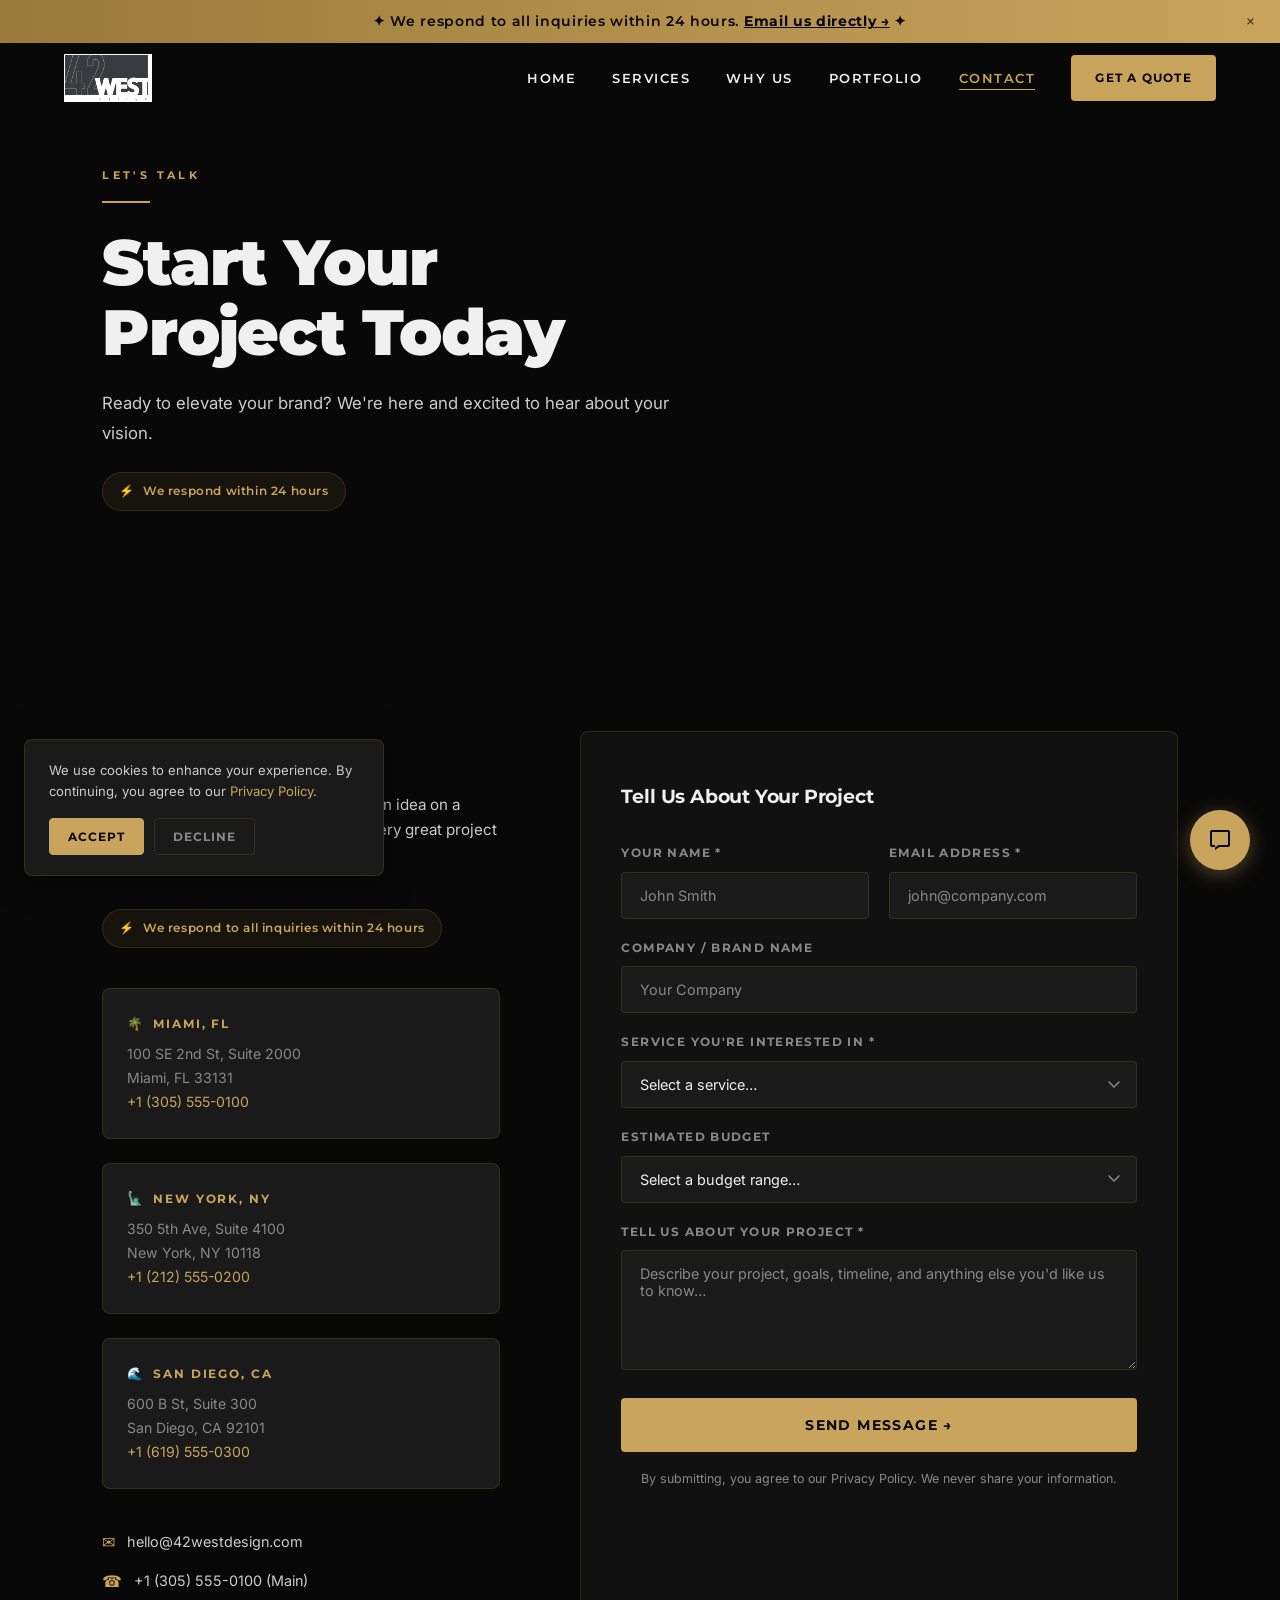
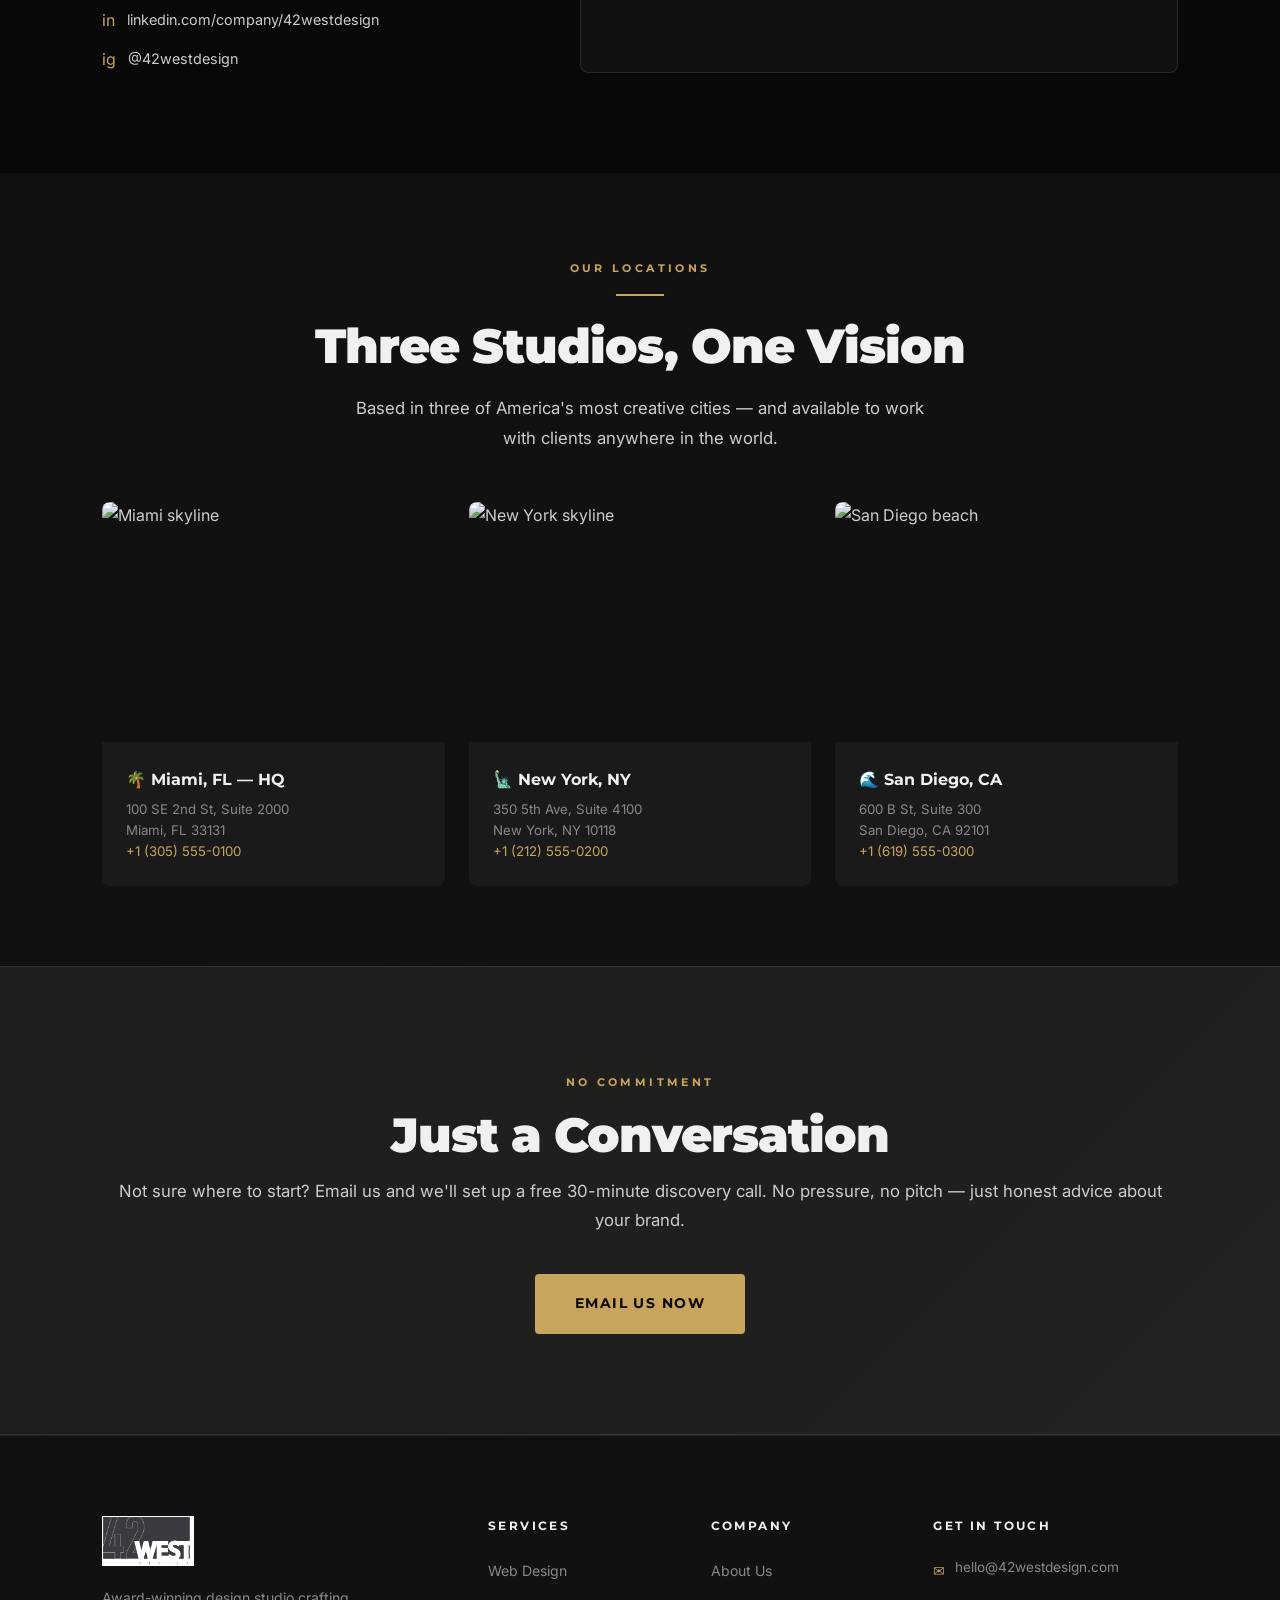
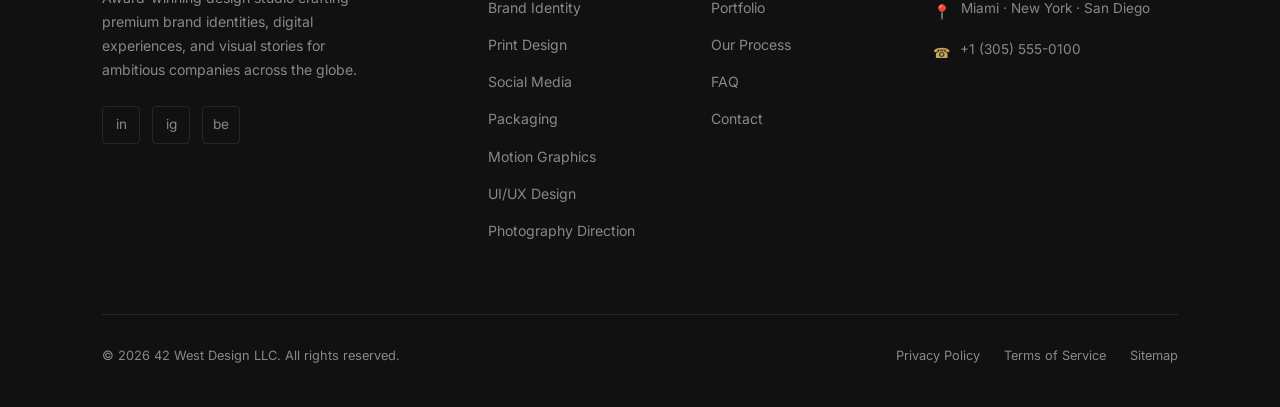
==== contact.html @ bc292bef "Initial website build" ====
<!DOCTYPE html>
<html lang="en">
<head>
  <meta charset="UTF-8" />
  <meta name="viewport" content="width=device-width, initial-scale=1.0" />
  <title>Contact — 42 West Design | Miami, New York & San Diego Design Studio</title>
  <meta name="description" content="Get in touch with 42 West Design. Offices in Miami, New York, and San Diego. Request a free consultation or get a quote for your design project." />
  <meta name="keywords" content="contact 42 west design, design studio contact, Miami design agency, New York design studio, San Diego graphic design, get a quote" />
  <meta name="author" content="42 West Design" />
  <link rel="canonical" href="https://www.42westdesign.com/contact.html" />

  <meta property="og:type" content="website" />
  <meta property="og:url" content="https://www.42westdesign.com/contact.html" />
  <meta property="og:title" content="Contact 42 West Design" />
  <meta property="og:description" content="Start your project today. Get in touch with our studios in Miami, New York, and San Diego." />
  <meta property="og:image" content="https://images.unsplash.com/photo-1533106497176-45ae19e68ba2?auto=format&fit=crop&w=1200&q=80" />

  <meta name="twitter:card" content="summary_large_image" />
  <meta name="twitter:title" content="Contact 42 West Design" />
  <meta name="twitter:description" content="Start your project today. Studios in Miami, New York, and San Diego." />
  <meta name="twitter:image" content="https://images.unsplash.com/photo-1533106497176-45ae19e68ba2?auto=format&fit=crop&w=1200&q=80" />

  <link rel="preconnect" href="https://fonts.googleapis.com" />
  <link rel="preconnect" href="https://fonts.gstatic.com" crossorigin />
  <link rel="stylesheet" href="css/style.css" />

  <script type="application/ld+json">
  {
    "@context": "https://schema.org",
    "@type": "LocalBusiness",
    "name": "42 West Design",
    "description": "Award-winning graphic design studio in Miami, New York, and San Diego.",
    "url": "https://www.42westdesign.com",
    "email": "hello@42westdesign.com",
    "telephone": "+1-305-555-0100",
    "location": [
      {
        "@type": "Place",
        "name": "Miami Office",
        "address": {
          "@type": "PostalAddress",
          "streetAddress": "100 SE 2nd St, Suite 2000",
          "addressLocality": "Miami",
          "addressRegion": "FL",
          "postalCode": "33131",
          "addressCountry": "US"
        }
      },
      {
        "@type": "Place",
        "name": "New York Office",
        "address": {
          "@type": "PostalAddress",
          "streetAddress": "350 5th Ave, Suite 4100",
          "addressLocality": "New York",
          "addressRegion": "NY",
          "postalCode": "10118",
          "addressCountry": "US"
        }
      },
      {
        "@type": "Place",
        "name": "San Diego Office",
        "address": {
          "@type": "PostalAddress",
          "streetAddress": "600 B St, Suite 300",
          "addressLocality": "San Diego",
          "addressRegion": "CA",
          "postalCode": "92101",
          "addressCountry": "US"
        }
      }
    ]
  }
  </script>
</head>
<body>

<!-- Loading Screen -->
<div id="loading-screen">
  <img src="images/logo.jpg" alt="42 West Design" class="loading-logo" />
  <div class="loading-bar"><div class="loading-bar-fill"></div></div>
</div>

<!-- Consultation Bar -->
<div id="consultation-bar">
  <span>✦ We respond to all inquiries within 24 hours. <a href="mailto:hello@42westdesign.com">Email us directly →</a> ✦</span>
  <button id="consultation-bar-close" aria-label="Close">&times;</button>
</div>

<!-- Navigation -->
<nav id="main-nav">
  <a href="index.html" class="nav-logo">
    <img src="images/logo.jpg" alt="42 West Design Logo" />
  </a>
  <ul class="nav-links">
    <li><a href="index.html">Home</a></li>
    <li><a href="services.html">Services</a></li>
    <li><a href="why-us.html">Why Us</a></li>
    <li><a href="portfolio.html">Portfolio</a></li>
    <li><a href="contact.html" class="active">Contact</a></li>
  </ul>
  <a href="contact.html" class="btn-gold nav-cta">Get a Quote</a>
  <button class="hamburger" aria-label="Toggle menu">
    <span></span><span></span><span></span>
  </button>
</nav>

<!-- Mobile Menu -->
<div class="mobile-menu">
  <a href="index.html">Home</a>
  <a href="services.html">Services</a>
  <a href="why-us.html">Why Us</a>
  <a href="portfolio.html">Portfolio</a>
  <a href="contact.html">Contact</a>
  <a href="contact.html" class="btn-gold" style="margin-top:16px">Get a Quote</a>
</div>

<!-- Page Hero -->
<section class="page-hero">
  <div class="page-hero-bg" style="background-image: url('https://images.unsplash.com/photo-1533106497176-45ae19e68ba2?auto=format&fit=crop&w=1800&q=80');"></div>
  <div class="page-hero-overlay"></div>
  <div class="page-hero-content">
    <span class="section-label">Let's Talk</span>
    <div class="gold-line"></div>
    <h1 class="section-title" style="font-size:clamp(2.4rem,5vw,4rem);">Start Your<br />Project Today</h1>
    <p class="section-sub">Ready to elevate your brand? We're here and excited to hear about your vision.</p>
    <div class="response-promise" style="margin-top:24px;">
      <span>⚡</span>
      We respond within 24 hours
    </div>
  </div>
</section>

<!-- Contact Section -->
<section class="contact-section">
  <div class="contact-grid">

    <!-- Left: Contact Info -->
    <div class="contact-info">
      <h2 class="reveal">Get in Touch</h2>
      <p class="reveal">Whether you have a clear brief or just an idea on a napkin — we want to hear from you. Every great project starts with a conversation.</p>

      <div class="response-promise reveal">
        <span>⚡</span>
        We respond to all inquiries within 24 hours
      </div>

      <!-- Office Cards -->
      <div class="office-cards">
        <div class="office-card reveal reveal-delay-1">
          <div class="office-city">
            <span>🌴</span>
            Miami, FL
          </div>
          <address>
            100 SE 2nd St, Suite 2000<br />
            Miami, FL 33131<br />
            <a href="tel:+13055550100" style="color:var(--gold);">+1 (305) 555-0100</a>
          </address>
        </div>

        <div class="office-card reveal reveal-delay-2">
          <div class="office-city">
            <span>🗽</span>
            New York, NY
          </div>
          <address>
            350 5th Ave, Suite 4100<br />
            New York, NY 10118<br />
            <a href="tel:+12125550200" style="color:var(--gold);">+1 (212) 555-0200</a>
          </address>
        </div>

        <div class="office-card reveal reveal-delay-3">
          <div class="office-city">
            <span>🌊</span>
            San Diego, CA
          </div>
          <address>
            600 B St, Suite 300<br />
            San Diego, CA 92101<br />
            <a href="tel:+16195550300" style="color:var(--gold);">+1 (619) 555-0300</a>
          </address>
        </div>
      </div>

      <!-- Direct Contact -->
      <div class="contact-direct reveal">
        <a href="mailto:hello@42westdesign.com" class="contact-link">
          <span class="icon">✉</span>
          hello@42westdesign.com
        </a>
        <a href="tel:+13055550100" class="contact-link">
          <span class="icon">☎</span>
          +1 (305) 555-0100 (Main)
        </a>
        <a href="https://linkedin.com" class="contact-link" target="_blank" rel="noopener">
          <span class="icon">in</span>
          linkedin.com/company/42westdesign
        </a>
        <a href="https://instagram.com" class="contact-link" target="_blank" rel="noopener">
          <span class="icon">ig</span>
          @42westdesign
        </a>
      </div>
    </div>

    <!-- Right: Contact Form -->
    <div class="contact-form-wrap reveal-right">
      <h3>Tell Us About Your Project</h3>
      <!-- Replace the Formspree URL below with your actual form ID from formspree.io -->
      <form id="contact-form" action="https://formspree.io/f/placeholder" method="POST">
        <div class="form-row">
          <div class="form-group">
            <label for="name">Your Name *</label>
            <input type="text" id="name" name="name" placeholder="John Smith" required />
          </div>
          <div class="form-group">
            <label for="email">Email Address *</label>
            <input type="email" id="email" name="email" placeholder="john@company.com" required />
          </div>
        </div>

        <div class="form-group">
          <label for="company">Company / Brand Name</label>
          <input type="text" id="company" name="company" placeholder="Your Company" />
        </div>

        <div class="form-group">
          <label for="service">Service You're Interested In *</label>
          <select id="service" name="service" required>
            <option value="" disabled selected>Select a service…</option>
            <option value="brand-identity">Brand Identity & Logo Design</option>
            <option value="web-design">Web Design & Development</option>
            <option value="packaging">Packaging Design</option>
            <option value="print">Print Design</option>
            <option value="social-media">Social Media Design</option>
            <option value="motion">Motion Graphics & Animation</option>
            <option value="ui-ux">UI/UX Design</option>
            <option value="photography">Photography Direction</option>
            <option value="marketing">Marketing Collateral</option>
            <option value="environmental">Environmental & Signage</option>
            <option value="multiple">Multiple Services</option>
            <option value="not-sure">Not Sure Yet</option>
          </select>
        </div>

        <div class="form-group">
          <label for="budget">Estimated Budget</label>
          <select id="budget" name="budget">
            <option value="" disabled selected>Select a budget range…</option>
            <option value="under-5k">Under $5,000</option>
            <option value="5k-10k">$5,000 – $10,000</option>
            <option value="10k-25k">$10,000 – $25,000</option>
            <option value="25k-50k">$25,000 – $50,000</option>
            <option value="50k-plus">$50,000+</option>
            <option value="flexible">Flexible / Open to Discussion</option>
          </select>
        </div>

        <div class="form-group">
          <label for="message">Tell Us About Your Project *</label>
          <textarea id="message" name="message" rows="5" placeholder="Describe your project, goals, timeline, and anything else you'd like us to know…" required></textarea>
        </div>

        <!-- Hidden fields for Formspree -->
        <input type="hidden" name="_subject" value="New project inquiry from 42westdesign.com" />
        <input type="hidden" name="_replyto" id="reply-to" />
        <input type="text" name="_gotcha" style="display:none" />

        <button type="submit" class="btn-gold-lg" style="width:100%;text-align:center;">Send Message →</button>

        <p style="margin-top:16px;font-size:0.78rem;color:var(--text-muted);text-align:center;">
          By submitting, you agree to our Privacy Policy. We never share your information.
        </p>
      </form>
    </div>

  </div>
</section>

<!-- City Map Section -->
<section class="city-map">
  <div class="text-center reveal">
    <span class="section-label">Our Locations</span>
    <div class="gold-line centered"></div>
    <h2 class="section-title">Three Studios, One Vision</h2>
    <p class="section-sub">Based in three of America's most creative cities — and available to work with clients anywhere in the world.</p>
  </div>
  <div class="city-cards">
    <div class="city-card reveal reveal-delay-1">
      <img src="https://images.unsplash.com/photo-1533106497176-45ae19e68ba2?auto=format&fit=crop&w=700&q=80" alt="Miami skyline" class="city-card-img" loading="lazy" />
      <div class="city-card-body">
        <h3>🌴 Miami, FL — HQ</h3>
        <p>100 SE 2nd St, Suite 2000<br />Miami, FL 33131<br /><a href="tel:+13055550100" style="color:var(--gold);">+1 (305) 555-0100</a></p>
      </div>
    </div>
    <div class="city-card reveal reveal-delay-2">
      <img src="https://images.unsplash.com/photo-1496442226666-8d4d0e62e6e9?auto=format&fit=crop&w=700&q=80" alt="New York skyline" class="city-card-img" loading="lazy" />
      <div class="city-card-body">
        <h3>🗽 New York, NY</h3>
        <p>350 5th Ave, Suite 4100<br />New York, NY 10118<br /><a href="tel:+12125550200" style="color:var(--gold);">+1 (212) 555-0200</a></p>
      </div>
    </div>
    <div class="city-card reveal reveal-delay-3">
      <img src="https://images.unsplash.com/photo-1507525428034-b723cf961d3e?auto=format&fit=crop&w=700&q=80" alt="San Diego beach" class="city-card-img" loading="lazy" />
      <div class="city-card-body">
        <h3>🌊 San Diego, CA</h3>
        <p>600 B St, Suite 300<br />San Diego, CA 92101<br /><a href="tel:+16195550300" style="color:var(--gold);">+1 (619) 555-0300</a></p>
      </div>
    </div>
  </div>
</section>

<!-- CTA Banner -->
<section id="cta-banner">
  <span class="section-label reveal">No Commitment</span>
  <h2 class="section-title reveal">Just a Conversation</h2>
  <p class="reveal">Not sure where to start? Email us and we'll set up a free 30-minute discovery call. No pressure, no pitch — just honest advice about your brand.</p>
  <a href="mailto:hello@42westdesign.com" class="btn-gold-lg reveal">Email Us Now</a>
</section>

<!-- Footer -->
<footer>
  <div class="footer-grid">
    <div class="footer-brand">
      <img src="images/logo.jpg" alt="42 West Design" class="footer-logo" />
      <p>Award-winning design studio crafting premium brand identities, digital experiences, and visual stories for ambitious companies across the globe.</p>
      <div class="footer-social">
        <a href="https://linkedin.com" class="social-icon" target="_blank" rel="noopener" aria-label="LinkedIn">in</a>
        <a href="https://instagram.com" class="social-icon" target="_blank" rel="noopener" aria-label="Instagram">ig</a>
        <a href="https://behance.net" class="social-icon" target="_blank" rel="noopener" aria-label="Behance">be</a>
      </div>
    </div>
    <div class="footer-col">
      <h4>Services</h4>
      <ul>
        <li><a href="services.html">Web Design</a></li>
        <li><a href="services.html">Brand Identity</a></li>
        <li><a href="services.html">Print Design</a></li>
        <li><a href="services.html">Social Media</a></li>
        <li><a href="services.html">Packaging</a></li>
        <li><a href="services.html">Motion Graphics</a></li>
        <li><a href="services.html">UI/UX Design</a></li>
        <li><a href="services.html">Photography Direction</a></li>
      </ul>
    </div>
    <div class="footer-col">
      <h4>Company</h4>
      <ul>
        <li><a href="why-us.html">About Us</a></li>
        <li><a href="portfolio.html">Portfolio</a></li>
        <li><a href="why-us.html">Our Process</a></li>
        <li><a href="why-us.html">FAQ</a></li>
        <li><a href="contact.html">Contact</a></li>
      </ul>
    </div>
    <div class="footer-col">
      <h4>Get in Touch</h4>
      <div class="footer-contact-item">
        <span class="icon">✉</span>
        <span><a href="mailto:hello@42westdesign.com">hello@42westdesign.com</a></span>
      </div>
      <div class="footer-contact-item">
        <span class="icon">📍</span>
        <span>Miami · New York · San Diego</span>
      </div>
      <div class="footer-contact-item">
        <span class="icon">☎</span>
        <span><a href="tel:+13055550100">+1 (305) 555-0100</a></span>
      </div>
    </div>
  </div>
  <div class="footer-bottom">
    <p>© 2026 42 West Design LLC. All rights reserved.</p>
    <div class="footer-bottom-links">
      <a href="#">Privacy Policy</a>
      <a href="#">Terms of Service</a>
      <a href="#">Sitemap</a>
    </div>
  </div>
</footer>

<!-- Back to Top -->
<button id="back-to-top" aria-label="Back to top">↑</button>

<!-- Cookie Consent -->
<div id="cookie-consent">
  <p>We use cookies to enhance your experience. By continuing, you agree to our <a href="#" style="color:var(--gold)">Privacy Policy</a>.</p>
  <div class="cookie-btns">
    <button class="btn-cookie-accept" id="cookie-accept">Accept</button>
    <button class="btn-cookie-decline" id="cookie-decline">Decline</button>
  </div>
</div>

<!-- Social Proof Popup -->
<div id="social-proof">
  <div class="sp-avatar">S</div>
  <div class="sp-text">
    <strong>Sarah K. from New York</strong>
    <span>Just requested a Brand Identity quote</span>
  </div>
  <div class="sp-dot"></div>
</div>

<!-- Exit Intent Popup -->
<div id="exit-popup">
  <div class="exit-popup-inner">
    <button class="exit-popup-close" aria-label="Close">&times;</button>
    <span class="section-label">Before You Go!</span>
    <h2>Get Your Free Brand Audit</h2>
    <p>Let our senior designers review your current brand and identify $10,000+ in untapped opportunities — completely free, no strings attached.</p>
    <form class="exit-form" onsubmit="return false;">
      <input type="email" placeholder="Enter your email" required />
      <button type="submit">Claim Now</button>
    </form>
    <button class="exit-popup-skip">No thanks, I'll pass</button>
  </div>
</div>

<script src="js/main.js"></script>
<script src="js/chat.js"></script>

<script>
  // Mirror email to _replyto hidden field for Formspree
  document.getElementById('email').addEventListener('input', function() {
    document.getElementById('reply-to').value = this.value;
  });
</script>
</body>
</html>
---- css/style.css ----
/* ============================================================
   42 West Design — style.css
   Dark luxury design system
   ============================================================ */

/* ----- Google Fonts ----- */
@import url('https://fonts.googleapis.com/css2?family=Montserrat:wght@400;600;700;800;900&family=Inter:wght@300;400;500;600&display=swap');

/* ----- CSS Variables ----- */
:root {
  --black: #080808;
  --dark-1: #111111;
  --dark-2: #1a1a1a;
  --dark-3: #222222;
  --gold: #C9A45C;
  --gold-light: #e0c080;
  --gold-dark: #9a7a3a;
  --white: #f0f0f0;
  --text: #cccccc;
  --text-muted: #888888;
  --border: rgba(201,164,92,0.15);
  --nav-height: 80px;
  --radius: 4px;
  --radius-lg: 8px;
  --transition: 0.3s ease;
  --shadow: 0 4px 30px rgba(0,0,0,0.5);
  --shadow-gold: 0 4px 20px rgba(201,164,92,0.2);
}

/* ----- Reset & Base ----- */
*, *::before, *::after { box-sizing: border-box; margin: 0; padding: 0; }

html {
  scroll-behavior: smooth;
  font-size: 16px;
}

body {
  background-color: var(--black);
  color: var(--text);
  font-family: 'Inter', sans-serif;
  font-weight: 400;
  line-height: 1.7;
  overflow-x: hidden;
}

img { max-width: 100%; height: auto; display: block; }
a { color: inherit; text-decoration: none; }
ul { list-style: none; }
button { cursor: pointer; border: none; background: none; font-family: inherit; }
input, textarea, select { font-family: inherit; }

/* ----- Loading Screen ----- */
#loading-screen {
  position: fixed;
  inset: 0;
  background: var(--black);
  z-index: 9999;
  display: flex;
  align-items: center;
  justify-content: center;
  flex-direction: column;
  gap: 24px;
  transition: opacity 0.6s ease, visibility 0.6s ease;
}

#loading-screen.hidden {
  opacity: 0;
  visibility: hidden;
}

.loading-logo {
  width: 120px;
  animation: loadPulse 1.5s ease-in-out infinite;
}

.loading-bar {
  width: 200px;
  height: 2px;
  background: var(--dark-3);
  border-radius: 2px;
  overflow: hidden;
}

.loading-bar-fill {
  height: 100%;
  background: linear-gradient(90deg, var(--gold-dark), var(--gold), var(--gold-light));
  width: 0%;
  animation: loadBar 1.8s ease forwards;
  border-radius: 2px;
}

@keyframes loadPulse {
  0%, 100% { opacity: 1; transform: scale(1); }
  50% { opacity: 0.6; transform: scale(0.97); }
}

@keyframes loadBar {
  0% { width: 0%; }
  100% { width: 100%; }
}

/* ----- Consultation Bar ----- */
#consultation-bar {
  position: fixed;
  top: 0;
  left: 0;
  right: 0;
  z-index: 1100;
  background: linear-gradient(90deg, var(--gold-dark), var(--gold));
  color: var(--black);
  text-align: center;
  padding: 10px 48px;
  font-size: 0.85rem;
  font-weight: 600;
  font-family: 'Montserrat', sans-serif;
  letter-spacing: 0.05em;
  display: flex;
  align-items: center;
  justify-content: center;
  gap: 12px;
  transition: transform 0.4s ease;
}

#consultation-bar.hidden {
  transform: translateY(-100%);
}

#consultation-bar a {
  text-decoration: underline;
  color: var(--black);
  font-weight: 700;
}

#consultation-bar-close {
  position: absolute;
  right: 16px;
  top: 50%;
  transform: translateY(-50%);
  font-size: 1.2rem;
  line-height: 1;
  opacity: 0.7;
  cursor: pointer;
  color: var(--black);
  background: none;
  border: none;
  padding: 4px 8px;
}

#consultation-bar-close:hover { opacity: 1; }

/* ----- Navigation ----- */
#main-nav {
  position: fixed;
  top: 38px; /* below consultation bar */
  left: 0;
  right: 0;
  z-index: 1000;
  height: var(--nav-height);
  display: flex;
  align-items: center;
  padding: 0 5%;
  transition: background 0.4s ease, top 0.4s ease, box-shadow 0.4s ease;
}

#main-nav.bar-hidden {
  top: 0;
}

#main-nav.scrolled {
  background: rgba(8,8,8,0.97);
  box-shadow: 0 1px 0 var(--border), 0 4px 20px rgba(0,0,0,0.6);
  backdrop-filter: blur(10px);
}

.nav-logo {
  flex: 0 0 auto;
  margin-right: auto;
}

.nav-logo img {
  height: 48px;
  width: auto;
  object-fit: contain;
  filter: brightness(1.1);
}

.nav-links {
  display: flex;
  align-items: center;
  gap: 36px;
}

.nav-links a {
  font-family: 'Montserrat', sans-serif;
  font-size: 0.8rem;
  font-weight: 600;
  letter-spacing: 0.12em;
  text-transform: uppercase;
  color: var(--white);
  position: relative;
  transition: color var(--transition);
}

.nav-links a::after {
  content: '';
  position: absolute;
  bottom: -4px;
  left: 0;
  width: 0;
  height: 1px;
  background: var(--gold);
  transition: width var(--transition);
}

.nav-links a:hover { color: var(--gold); }
.nav-links a:hover::after, .nav-links a.active::after { width: 100%; }
.nav-links a.active { color: var(--gold); }

.btn-gold {
  display: inline-block;
  background: var(--gold);
  color: var(--black);
  font-family: 'Montserrat', sans-serif;
  font-size: 0.78rem;
  font-weight: 700;
  letter-spacing: 0.1em;
  text-transform: uppercase;
  padding: 12px 24px;
  border-radius: var(--radius);
  transition: background var(--transition), transform var(--transition), box-shadow var(--transition);
}

.btn-gold:hover {
  background: var(--gold-light);
  transform: translateY(-1px);
  box-shadow: var(--shadow-gold);
}

.nav-cta { margin-left: 36px; }

/* Hamburger */
.hamburger {
  display: none;
  flex-direction: column;
  gap: 5px;
  cursor: pointer;
  padding: 8px;
  margin-left: auto;
}

.hamburger span {
  display: block;
  width: 24px;
  height: 2px;
  background: var(--white);
  border-radius: 2px;
  transition: all 0.3s ease;
}

.hamburger.open span:nth-child(1) { transform: translateY(7px) rotate(45deg); }
.hamburger.open span:nth-child(2) { opacity: 0; }
.hamburger.open span:nth-child(3) { transform: translateY(-7px) rotate(-45deg); }

.mobile-menu {
  display: none;
  position: fixed;
  top: 0;
  left: 0;
  right: 0;
  bottom: 0;
  background: rgba(8,8,8,0.98);
  z-index: 999;
  flex-direction: column;
  align-items: center;
  justify-content: center;
  gap: 32px;
  opacity: 0;
  transition: opacity 0.3s ease;
}

.mobile-menu.open {
  display: flex;
  opacity: 1;
}

.mobile-menu a {
  font-family: 'Montserrat', sans-serif;
  font-size: 1.6rem;
  font-weight: 800;
  letter-spacing: 0.08em;
  text-transform: uppercase;
  color: var(--white);
  transition: color var(--transition);
}

.mobile-menu a:hover { color: var(--gold); }

/* ----- Hero ----- */
.hero {
  position: relative;
  min-height: 100vh;
  display: flex;
  align-items: center;
  overflow: hidden;
}

.hero-bg {
  position: absolute;
  inset: 0;
  background-size: cover;
  background-position: center;
  background-attachment: fixed;
  transform: scale(1.05);
  transition: transform 8s ease;
}

.hero.loaded .hero-bg { transform: scale(1); }

.hero-overlay {
  position: absolute;
  inset: 0;
  background: linear-gradient(135deg, rgba(8,8,8,0.95) 0%, rgba(8,8,8,0.75) 50%, rgba(8,8,8,0.6) 100%);
}

.hero-content {
  position: relative;
  z-index: 2;
  padding: calc(var(--nav-height) + 80px) 8% 100px;
  max-width: 900px;
}

.hero-eyebrow {
  display: inline-block;
  font-family: 'Montserrat', sans-serif;
  font-size: 0.75rem;
  font-weight: 700;
  letter-spacing: 0.3em;
  text-transform: uppercase;
  color: var(--gold);
  margin-bottom: 24px;
  padding: 8px 16px;
  border: 1px solid var(--gold);
  border-radius: var(--radius);
}

.hero h1 {
  font-family: 'Montserrat', sans-serif;
  font-size: clamp(2.8rem, 7vw, 6rem);
  font-weight: 900;
  line-height: 1.05;
  color: var(--white);
  letter-spacing: -0.02em;
  margin-bottom: 24px;
}

.hero h1 em {
  font-style: normal;
  color: var(--gold);
}

.hero-cities {
  font-family: 'Montserrat', sans-serif;
  font-size: 0.9rem;
  font-weight: 600;
  letter-spacing: 0.25em;
  color: var(--text-muted);
  text-transform: uppercase;
  margin-bottom: 40px;
}

.hero-sub {
  font-size: 1.1rem;
  color: var(--text);
  max-width: 540px;
  margin-bottom: 48px;
  line-height: 1.8;
}

.hero-ctas {
  display: flex;
  gap: 20px;
  flex-wrap: wrap;
}

.btn-outline {
  display: inline-block;
  border: 1.5px solid rgba(240,240,240,0.4);
  color: var(--white);
  font-family: 'Montserrat', sans-serif;
  font-size: 0.78rem;
  font-weight: 700;
  letter-spacing: 0.1em;
  text-transform: uppercase;
  padding: 12px 24px;
  border-radius: var(--radius);
  transition: border-color var(--transition), color var(--transition), background var(--transition);
}

.btn-outline:hover {
  border-color: var(--gold);
  color: var(--gold);
}

.hero-scroll {
  position: absolute;
  bottom: 40px;
  left: 8%;
  display: flex;
  align-items: center;
  gap: 12px;
  font-family: 'Montserrat', sans-serif;
  font-size: 0.7rem;
  font-weight: 600;
  letter-spacing: 0.2em;
  text-transform: uppercase;
  color: var(--text-muted);
}

.scroll-line {
  width: 40px;
  height: 1px;
  background: var(--gold);
  animation: scrollLine 2s ease-in-out infinite;
}

@keyframes scrollLine {
  0%, 100% { width: 40px; opacity: 1; }
  50% { width: 20px; opacity: 0.5; }
}

/* ----- Section Basics ----- */
section { padding: 100px 8%; }

.section-label {
  display: inline-block;
  font-family: 'Montserrat', sans-serif;
  font-size: 0.7rem;
  font-weight: 700;
  letter-spacing: 0.3em;
  text-transform: uppercase;
  color: var(--gold);
  margin-bottom: 16px;
}

.section-title {
  font-family: 'Montserrat', sans-serif;
  font-size: clamp(1.8rem, 4vw, 3rem);
  font-weight: 900;
  color: var(--white);
  line-height: 1.1;
  letter-spacing: -0.02em;
  margin-bottom: 20px;
}

.section-sub {
  font-size: 1.05rem;
  color: var(--text);
  max-width: 580px;
  line-height: 1.8;
}

.text-center { text-align: center; }
.text-center .section-sub { margin-left: auto; margin-right: auto; }

/* ----- Services Grid (Home) ----- */
#services-preview {
  background: var(--dark-1);
}

.services-grid {
  display: grid;
  grid-template-columns: repeat(3, 1fr);
  gap: 1px;
  background: var(--border);
  margin-top: 60px;
}

.service-card {
  background: var(--dark-1);
  padding: 48px 36px;
  position: relative;
  overflow: hidden;
  transition: background var(--transition);
}

.service-card::before {
  content: '';
  position: absolute;
  bottom: 0;
  left: 0;
  width: 0;
  height: 2px;
  background: var(--gold);
  transition: width 0.4s ease;
}

.service-card:hover { background: var(--dark-2); }
.service-card:hover::before { width: 100%; }

.service-icon {
  font-size: 2rem;
  margin-bottom: 20px;
  display: block;
}

.service-card h3 {
  font-family: 'Montserrat', sans-serif;
  font-size: 1rem;
  font-weight: 700;
  color: var(--white);
  margin-bottom: 12px;
  letter-spacing: 0.03em;
}

.service-card p {
  font-size: 0.88rem;
  color: var(--text-muted);
  line-height: 1.7;
}

.services-link {
  display: block;
  text-align: center;
  margin-top: 48px;
  font-family: 'Montserrat', sans-serif;
  font-size: 0.82rem;
  font-weight: 700;
  letter-spacing: 0.12em;
  text-transform: uppercase;
  color: var(--gold);
  transition: opacity var(--transition);
}

.services-link:hover { opacity: 0.7; }

/* ----- Stats Bar ----- */
#stats-bar {
  background: linear-gradient(135deg, var(--dark-2) 0%, var(--dark-3) 100%);
  padding: 70px 8%;
  border-top: 1px solid var(--border);
  border-bottom: 1px solid var(--border);
}

.stats-grid {
  display: grid;
  grid-template-columns: repeat(4, 1fr);
  gap: 40px;
  text-align: center;
}

.stat-item {}

.stat-number {
  font-family: 'Montserrat', sans-serif;
  font-size: clamp(2.4rem, 5vw, 4rem);
  font-weight: 900;
  color: var(--gold);
  line-height: 1;
  margin-bottom: 8px;
}

.stat-label {
  font-family: 'Montserrat', sans-serif;
  font-size: 0.75rem;
  font-weight: 600;
  letter-spacing: 0.18em;
  text-transform: uppercase;
  color: var(--text-muted);
}

/* ----- Featured Work ----- */
#featured-work {
  background: var(--black);
}

.work-grid {
  display: grid;
  grid-template-columns: repeat(3, 1fr);
  gap: 20px;
  margin-top: 60px;
}

.work-item {
  position: relative;
  overflow: hidden;
  aspect-ratio: 4/3;
  border-radius: var(--radius);
}

.work-item img {
  width: 100%;
  height: 100%;
  object-fit: cover;
  transition: transform 0.6s ease;
}

.work-item:hover img { transform: scale(1.06); }

.work-overlay {
  position: absolute;
  inset: 0;
  background: linear-gradient(to top, rgba(8,8,8,0.9) 0%, rgba(8,8,8,0.2) 60%, transparent 100%);
  display: flex;
  flex-direction: column;
  justify-content: flex-end;
  padding: 28px;
  opacity: 0;
  transition: opacity 0.4s ease;
}

.work-item:hover .work-overlay { opacity: 1; }

.work-overlay h4 {
  font-family: 'Montserrat', sans-serif;
  font-size: 1rem;
  font-weight: 700;
  color: var(--white);
  margin-bottom: 6px;
}

.work-overlay span {
  font-size: 0.78rem;
  color: var(--gold);
  font-family: 'Montserrat', sans-serif;
  font-weight: 600;
  letter-spacing: 0.1em;
  text-transform: uppercase;
}

/* ----- Testimonials ----- */
#testimonials {
  background: var(--dark-1);
}

.testimonials-grid {
  display: grid;
  grid-template-columns: repeat(3, 1fr);
  gap: 24px;
  margin-top: 60px;
}

.testimonial-card {
  background: var(--dark-2);
  border: 1px solid var(--border);
  border-radius: var(--radius-lg);
  padding: 36px 32px;
  position: relative;
}

.testimonial-card::before {
  content: '"';
  position: absolute;
  top: 20px;
  right: 24px;
  font-size: 5rem;
  font-family: 'Montserrat', sans-serif;
  font-weight: 900;
  color: var(--gold);
  opacity: 0.12;
  line-height: 1;
}

.stars {
  color: var(--gold);
  font-size: 1rem;
  margin-bottom: 16px;
  letter-spacing: 2px;
}

.testimonial-card blockquote {
  font-size: 0.95rem;
  color: var(--text);
  line-height: 1.75;
  font-style: italic;
  margin-bottom: 24px;
}

.testimonial-author {
  display: flex;
  align-items: center;
  gap: 12px;
}

.author-avatar {
  width: 44px;
  height: 44px;
  border-radius: 50%;
  background: var(--gold);
  display: flex;
  align-items: center;
  justify-content: center;
  font-family: 'Montserrat', sans-serif;
  font-weight: 700;
  font-size: 0.9rem;
  color: var(--black);
  flex-shrink: 0;
}

.author-info strong {
  display: block;
  font-family: 'Montserrat', sans-serif;
  font-size: 0.88rem;
  font-weight: 700;
  color: var(--white);
}

.author-info span {
  font-size: 0.78rem;
  color: var(--text-muted);
}

/* ----- Why Us Teaser ----- */
#why-us-teaser {
  background: var(--black);
  text-align: center;
  padding: 120px 8%;
  position: relative;
  overflow: hidden;
}

#why-us-teaser::before {
  content: '';
  position: absolute;
  top: 50%;
  left: 50%;
  transform: translate(-50%, -50%);
  width: 600px;
  height: 600px;
  background: radial-gradient(circle, rgba(201,164,92,0.06) 0%, transparent 70%);
  pointer-events: none;
}

#why-us-teaser .section-title {
  font-size: clamp(2rem, 5vw, 3.5rem);
  max-width: 700px;
  margin: 0 auto 24px;
}

.teaser-link {
  display: inline-flex;
  align-items: center;
  gap: 10px;
  font-family: 'Montserrat', sans-serif;
  font-size: 0.9rem;
  font-weight: 700;
  letter-spacing: 0.1em;
  text-transform: uppercase;
  color: var(--gold);
  margin-top: 40px;
  transition: gap var(--transition), opacity var(--transition);
}

.teaser-link:hover { gap: 16px; opacity: 0.8; }

/* ----- CTA Banner ----- */
#cta-banner {
  background: linear-gradient(135deg, var(--dark-2) 0%, var(--dark-3) 100%);
  border-top: 1px solid var(--border);
  border-bottom: 1px solid var(--border);
  padding: 100px 8%;
  text-align: center;
  position: relative;
  overflow: hidden;
}

#cta-banner::before {
  content: '';
  position: absolute;
  inset: 0;
  background: linear-gradient(135deg, rgba(201,164,92,0.03) 0%, transparent 60%);
}

#cta-banner .section-title { font-size: clamp(2rem, 4.5vw, 3rem); margin-bottom: 16px; }
#cta-banner p { color: var(--text); font-size: 1.05rem; margin-bottom: 40px; }

.btn-gold-lg {
  display: inline-block;
  background: var(--gold);
  color: var(--black);
  font-family: 'Montserrat', sans-serif;
  font-size: 0.88rem;
  font-weight: 700;
  letter-spacing: 0.1em;
  text-transform: uppercase;
  padding: 18px 40px;
  border-radius: var(--radius);
  transition: all var(--transition);
}

.btn-gold-lg:hover {
  background: var(--gold-light);
  transform: translateY(-2px);
  box-shadow: 0 8px 30px rgba(201,164,92,0.3);
}

/* ----- Newsletter ----- */
#newsletter {
  background: var(--dark-1);
  padding: 80px 8%;
}

.newsletter-inner {
  max-width: 560px;
  margin: 0 auto;
  text-align: center;
}

.newsletter-form {
  display: flex;
  gap: 12px;
  margin-top: 32px;
}

.newsletter-form input {
  flex: 1;
  background: var(--dark-2);
  border: 1px solid var(--border);
  color: var(--white);
  padding: 14px 20px;
  border-radius: var(--radius);
  font-size: 0.9rem;
  outline: none;
  transition: border-color var(--transition);
}

.newsletter-form input::placeholder { color: var(--text-muted); }
.newsletter-form input:focus { border-color: var(--gold); }

.newsletter-form button {
  background: var(--gold);
  color: var(--black);
  font-family: 'Montserrat', sans-serif;
  font-size: 0.78rem;
  font-weight: 700;
  letter-spacing: 0.1em;
  text-transform: uppercase;
  padding: 14px 24px;
  border-radius: var(--radius);
  cursor: pointer;
  transition: background var(--transition);
  white-space: nowrap;
}

.newsletter-form button:hover { background: var(--gold-light); }

/* ----- Footer ----- */
footer {
  background: var(--dark-1);
  border-top: 1px solid var(--border);
  padding: 80px 8% 40px;
}

.footer-grid {
  display: grid;
  grid-template-columns: 2fr 1fr 1fr 1.5fr;
  gap: 60px;
  margin-bottom: 60px;
}

.footer-brand .footer-logo {
  height: 50px;
  width: auto;
  margin-bottom: 20px;
  filter: brightness(1.1);
}

.footer-brand p {
  font-size: 0.88rem;
  color: var(--text-muted);
  line-height: 1.7;
  max-width: 280px;
  margin-bottom: 24px;
}

.footer-social {
  display: flex;
  gap: 12px;
}

.social-icon {
  width: 38px;
  height: 38px;
  border: 1px solid var(--border);
  border-radius: var(--radius);
  display: flex;
  align-items: center;
  justify-content: center;
  font-size: 0.85rem;
  color: var(--text-muted);
  transition: all var(--transition);
  text-decoration: none;
}

.social-icon:hover {
  border-color: var(--gold);
  color: var(--gold);
  transform: translateY(-2px);
}

.footer-col h4 {
  font-family: 'Montserrat', sans-serif;
  font-size: 0.75rem;
  font-weight: 700;
  letter-spacing: 0.2em;
  text-transform: uppercase;
  color: var(--white);
  margin-bottom: 20px;
}

.footer-col ul li {
  margin-bottom: 10px;
}

.footer-col ul li a {
  font-size: 0.88rem;
  color: var(--text-muted);
  transition: color var(--transition);
}

.footer-col ul li a:hover { color: var(--gold); }

.footer-contact-item {
  display: flex;
  align-items: flex-start;
  gap: 10px;
  margin-bottom: 16px;
}

.footer-contact-item .icon {
  color: var(--gold);
  font-size: 0.9rem;
  margin-top: 2px;
  flex-shrink: 0;
}

.footer-contact-item span {
  font-size: 0.85rem;
  color: var(--text-muted);
  line-height: 1.6;
}

.footer-contact-item a {
  color: var(--text-muted);
  transition: color var(--transition);
}

.footer-contact-item a:hover { color: var(--gold); }

.footer-bottom {
  border-top: 1px solid var(--border);
  padding-top: 30px;
  display: flex;
  align-items: center;
  justify-content: space-between;
  gap: 20px;
  flex-wrap: wrap;
}

.footer-bottom p {
  font-size: 0.8rem;
  color: var(--text-muted);
}

.footer-bottom-links {
  display: flex;
  gap: 24px;
}

.footer-bottom-links a {
  font-size: 0.8rem;
  color: var(--text-muted);
  transition: color var(--transition);
}

.footer-bottom-links a:hover { color: var(--gold); }

/* ----- Back to Top ----- */
#back-to-top {
  position: fixed;
  bottom: 100px;
  right: 30px;
  z-index: 800;
  width: 44px;
  height: 44px;
  background: var(--dark-2);
  border: 1px solid var(--border);
  border-radius: var(--radius);
  display: flex;
  align-items: center;
  justify-content: center;
  color: var(--gold);
  font-size: 1.1rem;
  cursor: pointer;
  opacity: 0;
  transform: translateY(20px);
  transition: all var(--transition);
}

#back-to-top.visible {
  opacity: 1;
  transform: translateY(0);
}

#back-to-top:hover {
  background: var(--gold);
  color: var(--black);
  border-color: var(--gold);
}

/* ----- Cookie Consent ----- */
#cookie-consent {
  position: fixed;
  bottom: 24px;
  left: 24px;
  z-index: 900;
  background: var(--dark-2);
  border: 1px solid var(--border);
  border-radius: var(--radius-lg);
  padding: 20px 24px;
  max-width: 360px;
  box-shadow: var(--shadow);
  transform: translateY(120%);
  transition: transform 0.5s cubic-bezier(0.34, 1.56, 0.64, 1);
}

#cookie-consent.show { transform: translateY(0); }

#cookie-consent p {
  font-size: 0.82rem;
  color: var(--text);
  margin-bottom: 16px;
  line-height: 1.6;
}

.cookie-btns {
  display: flex;
  gap: 10px;
}

.cookie-btns button {
  font-family: 'Montserrat', sans-serif;
  font-size: 0.75rem;
  font-weight: 700;
  letter-spacing: 0.08em;
  text-transform: uppercase;
  padding: 10px 18px;
  border-radius: var(--radius);
  cursor: pointer;
  transition: all var(--transition);
}

.btn-cookie-accept {
  background: var(--gold);
  color: var(--black);
  border: 1px solid var(--gold);
}

.btn-cookie-accept:hover { background: var(--gold-light); }

.btn-cookie-decline {
  background: transparent;
  color: var(--text-muted);
  border: 1px solid var(--border);
}

.btn-cookie-decline:hover { border-color: var(--text-muted); color: var(--white); }

/* ----- Social Proof Popup ----- */
#social-proof {
  position: fixed;
  bottom: 24px;
  left: 24px;
  z-index: 700;
  background: var(--dark-2);
  border: 1px solid var(--border);
  border-radius: var(--radius-lg);
  padding: 16px 20px;
  max-width: 300px;
  box-shadow: var(--shadow);
  transform: translateX(-130%);
  transition: transform 0.5s cubic-bezier(0.34, 1.56, 0.64, 1);
  display: flex;
  align-items: center;
  gap: 12px;
}

#social-proof.show { transform: translateX(0); }

.sp-avatar {
  width: 40px;
  height: 40px;
  border-radius: 50%;
  background: var(--gold);
  display: flex;
  align-items: center;
  justify-content: center;
  font-family: 'Montserrat', sans-serif;
  font-weight: 700;
  font-size: 0.85rem;
  color: var(--black);
  flex-shrink: 0;
}

.sp-text { flex: 1; }

.sp-text strong {
  display: block;
  font-family: 'Montserrat', sans-serif;
  font-size: 0.82rem;
  font-weight: 700;
  color: var(--white);
}

.sp-text span {
  font-size: 0.75rem;
  color: var(--text-muted);
}

.sp-dot {
  width: 8px;
  height: 8px;
  border-radius: 50%;
  background: #4CAF50;
  flex-shrink: 0;
}

/* ----- Exit Intent Popup ----- */
#exit-popup {
  position: fixed;
  inset: 0;
  z-index: 2000;
  background: rgba(8,8,8,0.85);
  display: none;
  align-items: center;
  justify-content: center;
  backdrop-filter: blur(4px);
}

#exit-popup.show { display: flex; }

.exit-popup-inner {
  background: var(--dark-2);
  border: 1px solid var(--border);
  border-radius: var(--radius-lg);
  padding: 60px 50px;
  max-width: 540px;
  width: 90%;
  position: relative;
  text-align: center;
  animation: popupIn 0.4s cubic-bezier(0.34, 1.56, 0.64, 1);
}

@keyframes popupIn {
  from { transform: scale(0.8); opacity: 0; }
  to { transform: scale(1); opacity: 1; }
}

.exit-popup-close {
  position: absolute;
  top: 16px;
  right: 20px;
  font-size: 1.4rem;
  color: var(--text-muted);
  cursor: pointer;
  background: none;
  border: none;
  transition: color var(--transition);
}

.exit-popup-close:hover { color: var(--white); }

.exit-popup-inner .section-label { display: block; text-align: center; margin-bottom: 12px; }
.exit-popup-inner h2 {
  font-family: 'Montserrat', sans-serif;
  font-size: 1.8rem;
  font-weight: 900;
  color: var(--white);
  margin-bottom: 12px;
  letter-spacing: -0.02em;
}

.exit-popup-inner p {
  color: var(--text);
  font-size: 0.95rem;
  margin-bottom: 32px;
  line-height: 1.7;
}

.exit-form {
  display: flex;
  gap: 10px;
}

.exit-form input {
  flex: 1;
  background: var(--dark-3);
  border: 1px solid var(--border);
  color: var(--white);
  padding: 14px 18px;
  border-radius: var(--radius);
  font-size: 0.9rem;
  outline: none;
  transition: border-color var(--transition);
}

.exit-form input:focus { border-color: var(--gold); }
.exit-form input::placeholder { color: var(--text-muted); }

.exit-form button {
  background: var(--gold);
  color: var(--black);
  font-family: 'Montserrat', sans-serif;
  font-size: 0.78rem;
  font-weight: 700;
  letter-spacing: 0.08em;
  text-transform: uppercase;
  padding: 14px 20px;
  border-radius: var(--radius);
  cursor: pointer;
  transition: background var(--transition);
  white-space: nowrap;
}

.exit-form button:hover { background: var(--gold-light); }

.exit-popup-skip {
  display: block;
  margin-top: 16px;
  font-size: 0.78rem;
  color: var(--text-muted);
  cursor: pointer;
  transition: color var(--transition);
  background: none;
  border: none;
  width: 100%;
}

.exit-popup-skip:hover { color: var(--white); }

/* ----- Page Hero (inner pages) ----- */
.page-hero {
  min-height: 50vh;
  display: flex;
  align-items: center;
  position: relative;
  overflow: hidden;
  padding: calc(var(--nav-height) + 80px) 8% 80px;
}

.page-hero-bg {
  position: absolute;
  inset: 0;
  background-size: cover;
  background-position: center;
}

.page-hero-overlay {
  position: absolute;
  inset: 0;
  background: linear-gradient(135deg, rgba(8,8,8,0.95) 0%, rgba(8,8,8,0.7) 100%);
}

.page-hero-content {
  position: relative;
  z-index: 2;
  max-width: 700px;
}

/* ----- Services Page ----- */
.services-list {
  background: var(--black);
}

.service-item {
  display: grid;
  grid-template-columns: 1fr 1fr;
  gap: 0;
  min-height: 480px;
  border-bottom: 1px solid var(--border);
}

.service-item:nth-child(even) { direction: rtl; }
.service-item:nth-child(even) > * { direction: ltr; }

.service-image {
  position: relative;
  overflow: hidden;
}

.service-image img {
  width: 100%;
  height: 100%;
  object-fit: cover;
  transition: transform 0.6s ease;
}

.service-item:hover .service-image img { transform: scale(1.04); }

.service-content {
  background: var(--dark-1);
  padding: 60px 56px;
  display: flex;
  flex-direction: column;
  justify-content: center;
}

.service-content .service-num {
  font-family: 'Montserrat', sans-serif;
  font-size: 3.5rem;
  font-weight: 900;
  color: rgba(201,164,92,0.1);
  line-height: 1;
  margin-bottom: 16px;
}

.service-content h2 {
  font-family: 'Montserrat', sans-serif;
  font-size: 1.6rem;
  font-weight: 800;
  color: var(--white);
  margin-bottom: 16px;
  letter-spacing: -0.01em;
}

.service-content p {
  font-size: 0.95rem;
  color: var(--text);
  line-height: 1.75;
  margin-bottom: 24px;
}

.service-deliverables {
  margin-bottom: 32px;
}

.service-deliverables li {
  font-size: 0.85rem;
  color: var(--text-muted);
  padding: 6px 0;
  padding-left: 20px;
  position: relative;
}

.service-deliverables li::before {
  content: '→';
  position: absolute;
  left: 0;
  color: var(--gold);
  font-size: 0.8rem;
}

/* ----- Why Us Page ----- */
.our-story {
  background: var(--dark-1);
}

.story-grid {
  display: grid;
  grid-template-columns: 1fr 1fr;
  gap: 80px;
  align-items: start;
  margin-top: 60px;
}

.story-text p {
  font-size: 1rem;
  color: var(--text);
  line-height: 1.85;
  margin-bottom: 24px;
}

.story-image {
  position: relative;
}

.story-image img {
  width: 100%;
  border-radius: var(--radius-lg);
  filter: grayscale(20%);
}

.story-image::before {
  content: '';
  position: absolute;
  inset: -12px -12px 12px 12px;
  border: 1px solid var(--border);
  border-radius: var(--radius-lg);
  z-index: -1;
}

/* Process */
.our-process {
  background: var(--black);
}

.process-steps {
  display: grid;
  grid-template-columns: repeat(5, 1fr);
  gap: 0;
  position: relative;
  margin-top: 60px;
}

.process-steps::before {
  content: '';
  position: absolute;
  top: 38px;
  left: 10%;
  right: 10%;
  height: 1px;
  background: var(--border);
}

.process-step {
  text-align: center;
  padding: 0 20px;
  position: relative;
}

.step-num {
  width: 76px;
  height: 76px;
  border: 1px solid var(--border);
  border-radius: 50%;
  display: flex;
  align-items: center;
  justify-content: center;
  font-family: 'Montserrat', sans-serif;
  font-size: 0.75rem;
  font-weight: 700;
  letter-spacing: 0.05em;
  color: var(--gold);
  margin: 0 auto 24px;
  background: var(--black);
  position: relative;
  z-index: 1;
  transition: all 0.3s ease;
}

.process-step:hover .step-num {
  background: var(--gold);
  color: var(--black);
  border-color: var(--gold);
  box-shadow: var(--shadow-gold);
}

.step-icon {
  font-size: 1.8rem;
  display: block;
  margin-bottom: 12px;
}

.process-step h4 {
  font-family: 'Montserrat', sans-serif;
  font-size: 0.88rem;
  font-weight: 700;
  color: var(--white);
  margin-bottom: 8px;
  letter-spacing: 0.05em;
}

.process-step p {
  font-size: 0.8rem;
  color: var(--text-muted);
  line-height: 1.6;
}

/* Differentiators */
.differentiators {
  background: var(--dark-1);
}

.diff-grid {
  display: grid;
  grid-template-columns: repeat(3, 1fr);
  gap: 24px;
  margin-top: 60px;
}

.diff-card {
  background: var(--dark-2);
  border: 1px solid var(--border);
  border-radius: var(--radius-lg);
  padding: 40px 32px;
  transition: all 0.3s ease;
}

.diff-card:hover {
  border-color: rgba(201,164,92,0.4);
  transform: translateY(-4px);
  box-shadow: var(--shadow-gold);
}

.diff-icon {
  font-size: 2rem;
  margin-bottom: 16px;
  display: block;
}

.diff-card h3 {
  font-family: 'Montserrat', sans-serif;
  font-size: 1rem;
  font-weight: 700;
  color: var(--white);
  margin-bottom: 10px;
}

.diff-card p {
  font-size: 0.88rem;
  color: var(--text-muted);
  line-height: 1.7;
}

/* Results */
.results-section {
  background: var(--black);
}

.results-grid {
  display: grid;
  grid-template-columns: repeat(3, 1fr);
  gap: 24px;
  margin-top: 60px;
}

.result-card {
  background: var(--dark-2);
  border: 1px solid var(--border);
  border-radius: var(--radius-lg);
  overflow: hidden;
}

.result-card img {
  width: 100%;
  height: 200px;
  object-fit: cover;
  filter: grayscale(30%);
  transition: filter 0.3s ease;
}

.result-card:hover img { filter: grayscale(0%); }

.result-content {
  padding: 28px;
}

.result-metric {
  font-family: 'Montserrat', sans-serif;
  font-size: 2rem;
  font-weight: 900;
  color: var(--gold);
  margin-bottom: 8px;
}

.result-content h4 {
  font-family: 'Montserrat', sans-serif;
  font-size: 0.95rem;
  font-weight: 700;
  color: var(--white);
  margin-bottom: 8px;
}

.result-content p {
  font-size: 0.83rem;
  color: var(--text-muted);
  line-height: 1.6;
}

/* FAQ */
.faq-section {
  background: var(--dark-1);
}

.faq-list {
  max-width: 760px;
  margin: 60px auto 0;
}

.faq-item {
  border-bottom: 1px solid var(--border);
}

.faq-question {
  width: 100%;
  display: flex;
  align-items: center;
  justify-content: space-between;
  padding: 24px 0;
  text-align: left;
  cursor: pointer;
  background: none;
  border: none;
  color: var(--white);
  font-family: 'Montserrat', sans-serif;
  font-size: 0.95rem;
  font-weight: 600;
  transition: color var(--transition);
}

.faq-question:hover { color: var(--gold); }

.faq-arrow {
  font-size: 1rem;
  color: var(--gold);
  transition: transform 0.3s ease;
  flex-shrink: 0;
  margin-left: 16px;
}

.faq-item.open .faq-arrow { transform: rotate(45deg); }

.faq-answer {
  max-height: 0;
  overflow: hidden;
  transition: max-height 0.4s ease, padding 0.3s ease;
}

.faq-item.open .faq-answer { max-height: 400px; padding-bottom: 24px; }

.faq-answer p {
  font-size: 0.9rem;
  color: var(--text);
  line-height: 1.75;
}

/* ----- Portfolio Page ----- */
.portfolio-section {
  background: var(--black);
  padding: 80px 8%;
}

.portfolio-filters {
  display: flex;
  gap: 12px;
  flex-wrap: wrap;
  margin-bottom: 48px;
  justify-content: center;
}

.filter-btn {
  font-family: 'Montserrat', sans-serif;
  font-size: 0.75rem;
  font-weight: 700;
  letter-spacing: 0.12em;
  text-transform: uppercase;
  padding: 10px 22px;
  border: 1px solid var(--border);
  border-radius: 100px;
  color: var(--text-muted);
  background: transparent;
  cursor: pointer;
  transition: all var(--transition);
}

.filter-btn:hover, .filter-btn.active {
  border-color: var(--gold);
  color: var(--gold);
  background: rgba(201,164,92,0.05);
}

.portfolio-grid {
  display: grid;
  grid-template-columns: repeat(3, 1fr);
  gap: 20px;
}

.portfolio-item {
  position: relative;
  overflow: hidden;
  border-radius: var(--radius);
  cursor: pointer;
  aspect-ratio: 4/3;
}

.portfolio-item.tall { grid-row: span 2; aspect-ratio: unset; }

.portfolio-item img {
  width: 100%;
  height: 100%;
  object-fit: cover;
  transition: transform 0.6s ease;
}

.portfolio-item:hover img { transform: scale(1.06); }

.portfolio-overlay {
  position: absolute;
  inset: 0;
  background: linear-gradient(to top, rgba(8,8,8,0.95) 0%, rgba(8,8,8,0.3) 50%, transparent 100%);
  display: flex;
  flex-direction: column;
  justify-content: flex-end;
  padding: 28px;
  opacity: 0;
  transition: opacity 0.4s ease;
}

.portfolio-item:hover .portfolio-overlay { opacity: 1; }

.portfolio-overlay h3 {
  font-family: 'Montserrat', sans-serif;
  font-size: 1rem;
  font-weight: 700;
  color: var(--white);
  margin-bottom: 6px;
}

.portfolio-overlay span {
  font-size: 0.75rem;
  color: var(--gold);
  font-family: 'Montserrat', sans-serif;
  font-weight: 600;
  letter-spacing: 0.1em;
  text-transform: uppercase;
  display: block;
  margin-bottom: 12px;
}

.portfolio-overlay .view-btn {
  display: inline-flex;
  align-items: center;
  gap: 8px;
  font-family: 'Montserrat', sans-serif;
  font-size: 0.75rem;
  font-weight: 700;
  letter-spacing: 0.1em;
  text-transform: uppercase;
  color: var(--white);
  border: 1px solid rgba(240,240,240,0.4);
  padding: 8px 16px;
  border-radius: var(--radius);
  transition: all var(--transition);
}

.portfolio-overlay .view-btn:hover {
  border-color: var(--gold);
  color: var(--gold);
}

/* Portfolio Modal */
.portfolio-modal {
  display: none;
  position: fixed;
  inset: 0;
  z-index: 2000;
  background: rgba(8,8,8,0.9);
  backdrop-filter: blur(6px);
  align-items: center;
  justify-content: center;
  padding: 40px;
}

.portfolio-modal.show { display: flex; }

.modal-inner {
  background: var(--dark-2);
  border: 1px solid var(--border);
  border-radius: var(--radius-lg);
  max-width: 900px;
  width: 100%;
  max-height: 85vh;
  overflow-y: auto;
  animation: popupIn 0.4s cubic-bezier(0.34, 1.56, 0.64, 1);
}

.modal-image {
  width: 100%;
  height: 400px;
  object-fit: cover;
  border-radius: var(--radius-lg) var(--radius-lg) 0 0;
}

.modal-content {
  padding: 40px;
}

.modal-meta {
  display: flex;
  align-items: center;
  gap: 16px;
  margin-bottom: 20px;
}

.modal-category {
  font-family: 'Montserrat', sans-serif;
  font-size: 0.72rem;
  font-weight: 700;
  letter-spacing: 0.15em;
  text-transform: uppercase;
  color: var(--gold);
  background: rgba(201,164,92,0.1);
  padding: 5px 12px;
  border-radius: 100px;
}

.modal-close {
  margin-left: auto;
  font-size: 1.4rem;
  color: var(--text-muted);
  cursor: pointer;
  background: none;
  border: none;
  transition: color var(--transition);
}

.modal-close:hover { color: var(--white); }

.modal-content h2 {
  font-family: 'Montserrat', sans-serif;
  font-size: 1.6rem;
  font-weight: 800;
  color: var(--white);
  margin-bottom: 16px;
}

.modal-content p {
  color: var(--text);
  font-size: 0.95rem;
  line-height: 1.75;
  margin-bottom: 24px;
}

.modal-tags {
  display: flex;
  gap: 10px;
  flex-wrap: wrap;
}

.modal-tag {
  font-family: 'Montserrat', sans-serif;
  font-size: 0.72rem;
  font-weight: 600;
  letter-spacing: 0.08em;
  text-transform: uppercase;
  color: var(--text-muted);
  border: 1px solid var(--border);
  padding: 5px 12px;
  border-radius: 100px;
}

/* ----- Contact Page ----- */
.contact-section {
  background: var(--black);
  padding: 100px 8%;
}

.contact-grid {
  display: grid;
  grid-template-columns: 1fr 1.5fr;
  gap: 80px;
}

.contact-info h2 {
  font-family: 'Montserrat', sans-serif;
  font-size: 1.8rem;
  font-weight: 800;
  color: var(--white);
  margin-bottom: 12px;
  letter-spacing: -0.01em;
}

.contact-info > p {
  font-size: 0.95rem;
  color: var(--text);
  margin-bottom: 40px;
  line-height: 1.7;
}

.response-promise {
  display: inline-flex;
  align-items: center;
  gap: 8px;
  background: rgba(201,164,92,0.08);
  border: 1px solid var(--border);
  border-radius: 100px;
  padding: 8px 16px;
  font-family: 'Montserrat', sans-serif;
  font-size: 0.75rem;
  font-weight: 600;
  color: var(--gold);
  letter-spacing: 0.05em;
  margin-bottom: 40px;
}

.office-cards {
  display: flex;
  flex-direction: column;
  gap: 24px;
  margin-bottom: 40px;
}

.office-card {
  background: var(--dark-2);
  border: 1px solid var(--border);
  border-radius: var(--radius-lg);
  padding: 24px;
  transition: border-color var(--transition);
}

.office-card:hover { border-color: rgba(201,164,92,0.4); }

.office-city {
  display: flex;
  align-items: center;
  gap: 8px;
  font-family: 'Montserrat', sans-serif;
  font-size: 0.78rem;
  font-weight: 700;
  letter-spacing: 0.15em;
  text-transform: uppercase;
  color: var(--gold);
  margin-bottom: 8px;
}

.office-card address {
  font-style: normal;
  font-size: 0.88rem;
  color: var(--text-muted);
  line-height: 1.7;
}

.contact-direct {
  display: flex;
  flex-direction: column;
  gap: 12px;
}

.contact-link {
  display: flex;
  align-items: center;
  gap: 12px;
  font-size: 0.9rem;
  color: var(--text);
  transition: color var(--transition);
}

.contact-link:hover { color: var(--gold); }

.contact-link .icon {
  color: var(--gold);
  font-size: 1rem;
}

/* Contact Form */
.contact-form-wrap {
  background: var(--dark-1);
  border: 1px solid var(--border);
  border-radius: var(--radius-lg);
  padding: 48px 40px;
}

.contact-form-wrap h3 {
  font-family: 'Montserrat', sans-serif;
  font-size: 1.2rem;
  font-weight: 700;
  color: var(--white);
  margin-bottom: 32px;
  letter-spacing: -0.01em;
}

.form-row {
  display: grid;
  grid-template-columns: 1fr 1fr;
  gap: 20px;
}

.form-group {
  margin-bottom: 20px;
}

.form-group label {
  display: block;
  font-family: 'Montserrat', sans-serif;
  font-size: 0.72rem;
  font-weight: 700;
  letter-spacing: 0.12em;
  text-transform: uppercase;
  color: var(--text-muted);
  margin-bottom: 8px;
}

.form-group input,
.form-group select,
.form-group textarea {
  width: 100%;
  background: var(--dark-2);
  border: 1px solid var(--border);
  color: var(--white);
  padding: 14px 18px;
  border-radius: var(--radius);
  font-size: 0.9rem;
  outline: none;
  transition: border-color var(--transition);
  appearance: none;
}

.form-group input::placeholder,
.form-group textarea::placeholder { color: var(--text-muted); }

.form-group input:focus,
.form-group select:focus,
.form-group textarea:focus { border-color: var(--gold); }

.form-group select {
  background-image: url("data:image/svg+xml,%3Csvg xmlns='http://www.w3.org/2000/svg' width='12' height='8' viewBox='0 0 12 8'%3E%3Cpath d='M1 1l5 5 5-5' stroke='%23888' stroke-width='1.5' fill='none' stroke-linecap='round'/%3E%3C/svg%3E");
  background-repeat: no-repeat;
  background-position: right 16px center;
  padding-right: 40px;
  cursor: pointer;
}

.form-group select option {
  background: var(--dark-2);
  color: var(--white);
}

.form-group textarea {
  resize: vertical;
  min-height: 120px;
}

/* City Map Section */
.city-map {
  background: var(--dark-1);
  padding: 80px 8%;
}

.city-cards {
  display: grid;
  grid-template-columns: repeat(3, 1fr);
  gap: 24px;
  margin-top: 48px;
}

.city-card {
  border-radius: var(--radius-lg);
  overflow: hidden;
  position: relative;
}

.city-card-img {
  height: 240px;
  object-fit: cover;
  width: 100%;
  filter: grayscale(40%);
  transition: filter 0.4s ease, transform 0.4s ease;
}

.city-card:hover .city-card-img {
  filter: grayscale(0%);
  transform: scale(1.03);
}

.city-card-body {
  background: var(--dark-2);
  padding: 24px;
}

.city-card-body h3 {
  font-family: 'Montserrat', sans-serif;
  font-size: 1rem;
  font-weight: 700;
  color: var(--white);
  margin-bottom: 6px;
}

.city-card-body p {
  font-size: 0.83rem;
  color: var(--text-muted);
  line-height: 1.6;
}

/* ----- Animations ----- */
.reveal {
  opacity: 0;
  transform: translateY(32px);
  transition: opacity 0.7s ease, transform 0.7s ease;
}

.reveal.visible {
  opacity: 1;
  transform: translateY(0);
}

.reveal-left {
  opacity: 0;
  transform: translateX(-40px);
  transition: opacity 0.7s ease, transform 0.7s ease;
}

.reveal-left.visible {
  opacity: 1;
  transform: translateX(0);
}

.reveal-right {
  opacity: 0;
  transform: translateX(40px);
  transition: opacity 0.7s ease, transform 0.7s ease;
}

.reveal-right.visible {
  opacity: 1;
  transform: translateX(0);
}

.reveal-delay-1 { transition-delay: 0.1s; }
.reveal-delay-2 { transition-delay: 0.2s; }
.reveal-delay-3 { transition-delay: 0.3s; }
.reveal-delay-4 { transition-delay: 0.4s; }
.reveal-delay-5 { transition-delay: 0.5s; }

/* Gold line accent */
.gold-line {
  width: 48px;
  height: 2px;
  background: var(--gold);
  margin-bottom: 24px;
}

.gold-line.centered { margin-left: auto; margin-right: auto; }

/* ----- Responsive ----- */
@media (max-width: 1100px) {
  .services-grid { grid-template-columns: repeat(2, 1fr); }
  .testimonials-grid { grid-template-columns: repeat(2, 1fr); }
  .footer-grid { grid-template-columns: 1fr 1fr; gap: 40px; }
  .process-steps { grid-template-columns: repeat(3, 1fr); gap: 32px; }
  .process-steps::before { display: none; }
}

@media (max-width: 900px) {
  :root { --nav-height: 70px; }
  section { padding: 70px 6%; }

  .nav-links, .nav-cta { display: none; }
  .hamburger { display: flex; }

  .hero-content { padding: calc(var(--nav-height) + 60px) 6% 80px; }

  .work-grid { grid-template-columns: 1fr 1fr; }
  .testimonials-grid { grid-template-columns: 1fr; }

  .service-item { grid-template-columns: 1fr; min-height: auto; }
  .service-item:nth-child(even) { direction: ltr; }
  .service-image { height: 280px; }
  .service-content { padding: 40px 32px; }

  .story-grid { grid-template-columns: 1fr; }
  .diff-grid { grid-template-columns: 1fr 1fr; }
  .results-grid { grid-template-columns: 1fr; }

  .portfolio-grid { grid-template-columns: 1fr 1fr; }
  .portfolio-item.tall { grid-row: auto; }

  .contact-grid { grid-template-columns: 1fr; }
  .form-row { grid-template-columns: 1fr; }
  .city-cards { grid-template-columns: 1fr; }

  .stats-grid { grid-template-columns: repeat(2, 1fr); }
}

@media (max-width: 600px) {
  section { padding: 60px 5%; }
  .services-grid { grid-template-columns: 1fr; }
  .work-grid { grid-template-columns: 1fr; }
  .diff-grid { grid-template-columns: 1fr; }
  .portfolio-grid { grid-template-columns: 1fr; }
  .process-steps { grid-template-columns: 1fr 1fr; }
  .stats-grid { grid-template-columns: 1fr 1fr; }
  .footer-grid { grid-template-columns: 1fr; }
  .newsletter-form { flex-direction: column; }
  .hero-ctas { flex-direction: column; }
  .exit-form { flex-direction: column; }
  .modal-inner { max-height: 95vh; }
  .modal-content { padding: 24px; }
  .contact-form-wrap { padding: 32px 24px; }
}

/* ----- Chat Widget (in chat.js) ----- */
#chat-bubble {
  position: fixed;
  bottom: 30px;
  right: 30px;
  z-index: 1500;
  width: 60px;
  height: 60px;
  background: var(--gold);
  border-radius: 50%;
  display: flex;
  align-items: center;
  justify-content: center;
  cursor: pointer;
  box-shadow: 0 4px 20px rgba(201,164,92,0.4);
  transition: transform 0.3s ease, box-shadow 0.3s ease;
  border: none;
}

#chat-bubble:hover {
  transform: scale(1.1);
  box-shadow: 0 6px 30px rgba(201,164,92,0.5);
}

#chat-bubble svg { fill: var(--black); }

#chat-badge {
  position: absolute;
  top: -4px;
  right: -4px;
  width: 20px;
  height: 20px;
  background: #e74c3c;
  border-radius: 50%;
  display: flex;
  align-items: center;
  justify-content: center;
  font-family: 'Montserrat', sans-serif;
  font-size: 0.65rem;
  font-weight: 700;
  color: white;
  display: none;
}

#chat-badge.show { display: flex; }

#chat-panel {
  position: fixed;
  bottom: 104px;
  right: 30px;
  z-index: 1500;
  width: 350px;
  height: 500px;
  background: var(--dark-2);
  border: 1px solid var(--border);
  border-radius: var(--radius-lg);
  display: flex;
  flex-direction: column;
  overflow: hidden;
  box-shadow: 0 12px 40px rgba(0,0,0,0.6);
  transform: translateY(30px) scale(0.95);
  opacity: 0;
  pointer-events: none;
  transition: all 0.35s cubic-bezier(0.34, 1.56, 0.64, 1);
}

#chat-panel.open {
  transform: translateY(0) scale(1);
  opacity: 1;
  pointer-events: all;
}

.chat-header {
  background: var(--dark-1);
  border-bottom: 1px solid var(--border);
  padding: 16px 20px;
  display: flex;
  align-items: center;
  gap: 12px;
}

.chat-avatar {
  width: 36px;
  height: 36px;
  border-radius: 50%;
  background: var(--gold);
  display: flex;
  align-items: center;
  justify-content: center;
  font-family: 'Montserrat', sans-serif;
  font-weight: 700;
  font-size: 0.8rem;
  color: var(--black);
  flex-shrink: 0;
}

.chat-header-info { flex: 1; }

.chat-header-info strong {
  display: block;
  font-family: 'Montserrat', sans-serif;
  font-size: 0.85rem;
  font-weight: 700;
  color: var(--white);
}

.chat-header-info span {
  display: flex;
  align-items: center;
  gap: 5px;
  font-size: 0.72rem;
  color: var(--text-muted);
}

.chat-online-dot {
  width: 7px;
  height: 7px;
  border-radius: 50%;
  background: #4CAF50;
  flex-shrink: 0;
}

.chat-close-btn {
  background: none;
  border: none;
  color: var(--text-muted);
  font-size: 1.2rem;
  cursor: pointer;
  transition: color var(--transition);
}

.chat-close-btn:hover { color: var(--white); }

.chat-messages {
  flex: 1;
  overflow-y: auto;
  padding: 20px;
  display: flex;
  flex-direction: column;
  gap: 16px;
  scrollbar-width: thin;
  scrollbar-color: var(--dark-3) transparent;
}

.chat-msg {
  max-width: 85%;
  animation: msgIn 0.3s ease;
}

@keyframes msgIn {
  from { opacity: 0; transform: translateY(10px); }
  to { opacity: 1; transform: translateY(0); }
}

.chat-msg.bot { align-self: flex-start; }
.chat-msg.user { align-self: flex-end; }

.chat-bubble-msg {
  padding: 12px 16px;
  border-radius: var(--radius-lg);
  font-size: 0.85rem;
  line-height: 1.6;
}

.bot .chat-bubble-msg {
  background: var(--dark-3);
  color: var(--text);
  border-bottom-left-radius: var(--radius);
}

.user .chat-bubble-msg {
  background: var(--gold);
  color: var(--black);
  border-bottom-right-radius: var(--radius);
  font-weight: 500;
}

.chat-quick-replies {
  display: flex;
  flex-wrap: wrap;
  gap: 8px;
  margin-top: 8px;
}

.quick-reply-btn {
  font-family: 'Montserrat', sans-serif;
  font-size: 0.72rem;
  font-weight: 600;
  letter-spacing: 0.05em;
  padding: 7px 14px;
  border: 1px solid var(--border);
  border-radius: 100px;
  color: var(--text-muted);
  background: transparent;
  cursor: pointer;
  transition: all var(--transition);
  white-space: nowrap;
}

.quick-reply-btn:hover {
  border-color: var(--gold);
  color: var(--gold);
}

.chat-input-area {
  border-top: 1px solid var(--border);
  padding: 16px;
  display: flex;
  gap: 10px;
  align-items: center;
}

.chat-input {
  flex: 1;
  background: var(--dark-3);
  border: 1px solid var(--border);
  color: var(--white);
  padding: 10px 16px;
  border-radius: 100px;
  font-size: 0.85rem;
  outline: none;
  transition: border-color var(--transition);
  font-family: inherit;
}

.chat-input:focus { border-color: var(--gold); }
.chat-input::placeholder { color: var(--text-muted); }

.chat-send-btn {
  width: 38px;
  height: 38px;
  background: var(--gold);
  border: none;
  border-radius: 50%;
  display: flex;
  align-items: center;
  justify-content: center;
  cursor: pointer;
  transition: background var(--transition), transform var(--transition);
  flex-shrink: 0;
}

.chat-send-btn:hover {
  background: var(--gold-light);
  transform: scale(1.05);
}

.chat-send-btn svg { fill: var(--black); }

/* Typing indicator */
.chat-typing {
  display: flex;
  align-items: center;
  gap: 4px;
  padding: 12px 16px;
  background: var(--dark-3);
  border-radius: var(--radius-lg);
  border-bottom-left-radius: var(--radius);
  width: fit-content;
}

.typing-dot {
  width: 6px;
  height: 6px;
  border-radius: 50%;
  background: var(--text-muted);
  animation: typingBounce 1.2s ease-in-out infinite;
}

.typing-dot:nth-child(2) { animation-delay: 0.2s; }
.typing-dot:nth-child(3) { animation-delay: 0.4s; }

@keyframes typingBounce {
  0%, 60%, 100% { transform: translateY(0); }
  30% { transform: translateY(-6px); }
}

/* ----- Why Us Full Testimonials ----- */
.testimonials-full {
  background: var(--black);
}

.testimonials-full-grid {
  display: grid;
  grid-template-columns: 1fr 1fr;
  gap: 24px;
  margin-top: 60px;
}

.testimonial-card-full {
  background: var(--dark-2);
  border: 1px solid var(--border);
  border-radius: var(--radius-lg);
  padding: 40px 36px;
  position: relative;
}

.testimonial-card-full::before {
  content: '"';
  position: absolute;
  top: 20px;
  right: 24px;
  font-size: 5rem;
  font-family: 'Montserrat', sans-serif;
  font-weight: 900;
  color: var(--gold);
  opacity: 0.12;
  line-height: 1;
}

@media (max-width: 900px) {
  .testimonials-full-grid { grid-template-columns: 1fr; }
}

/* ----- Final CTA section ----- */
.final-cta {
  background: linear-gradient(135deg, var(--dark-2), var(--dark-3));
  border-top: 1px solid var(--border);
  padding: 120px 8%;
  text-align: center;
  position: relative;
  overflow: hidden;
}

.final-cta::before {
  content: '';
  position: absolute;
  inset: 0;
  background: radial-gradient(ellipse at center, rgba(201,164,92,0.06) 0%, transparent 70%);
}

.final-cta .section-title { font-size: clamp(2rem, 5vw, 3.5rem); margin-bottom: 20px; }
.final-cta p { color: var(--text); font-size: 1.05rem; max-width: 560px; margin: 0 auto 40px; line-height: 1.8; }
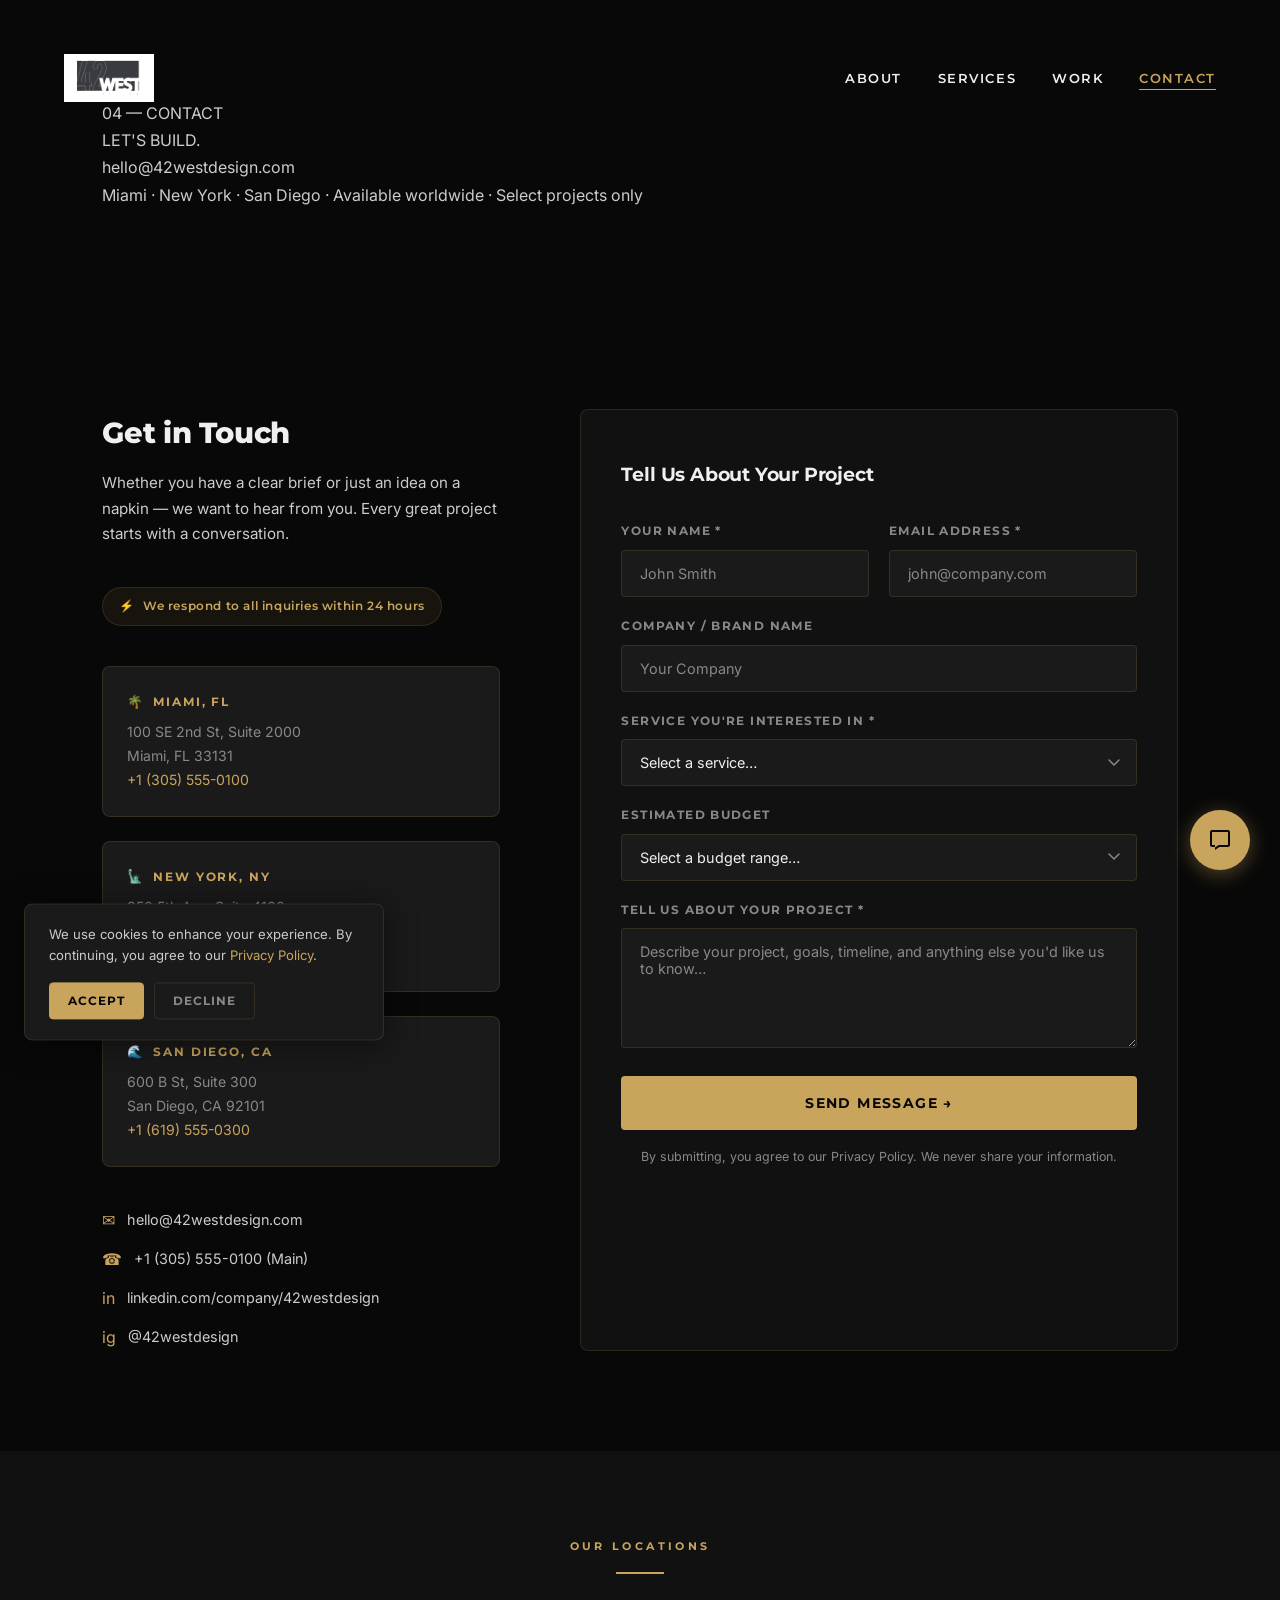
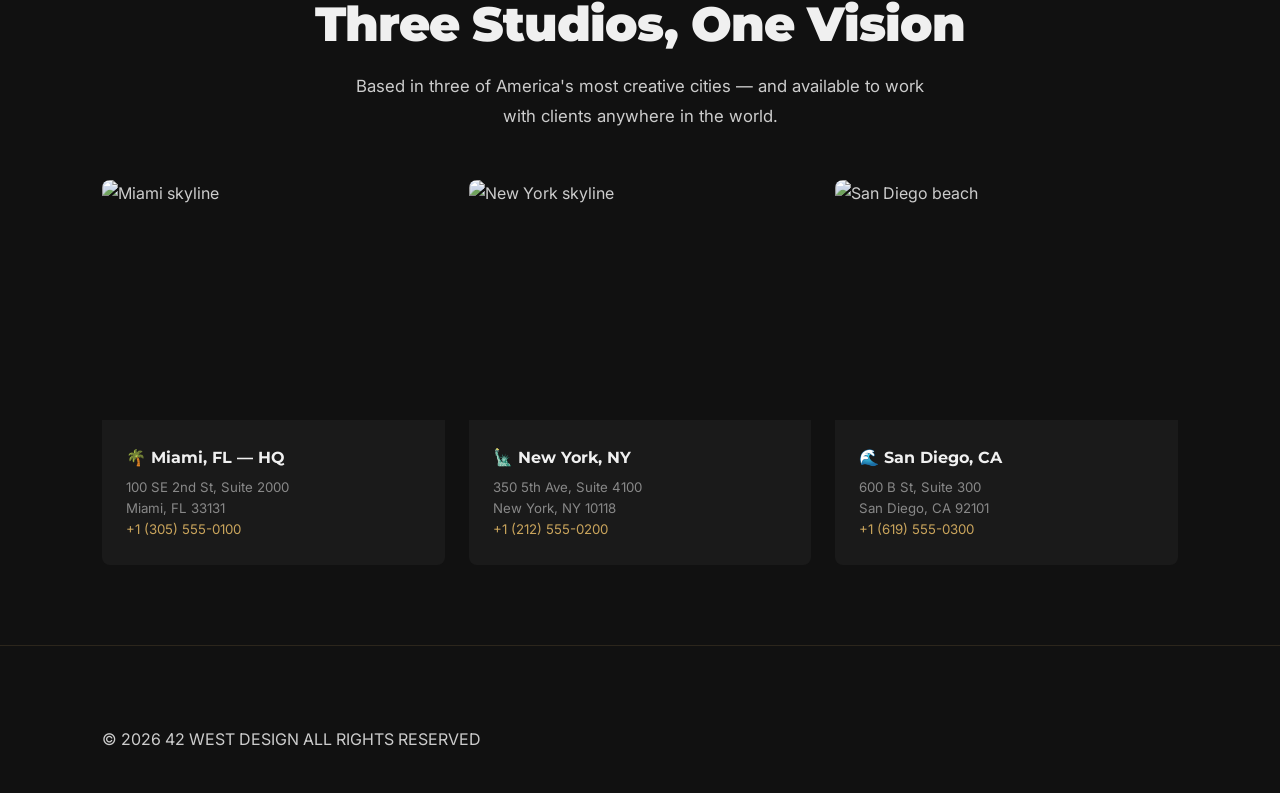
==== commit a366633b: "Incorporate monument concept design language and logo white background - Replace hero with monument-" ====
--- a/contact.html
+++ b/contact.html
@@ -78,29 +78,21 @@
 
 <!-- Loading Screen -->
 <div id="loading-screen">
-  <img src="images/logo.jpg" alt="42 West Design" class="loading-logo" />
+  <img src="images/logo.jpg" alt="42 West Design" class="loading-logo" style="background:#fff;padding:6px 12px;" />
   <div class="loading-bar"><div class="loading-bar-fill"></div></div>
 </div>
 
-<!-- Consultation Bar -->
-<div id="consultation-bar">
-  <span>✦ We respond to all inquiries within 24 hours. <a href="mailto:hello@42westdesign.com">Email us directly →</a> ✦</span>
-  <button id="consultation-bar-close" aria-label="Close">&times;</button>
-</div>
-
 <!-- Navigation -->
-<nav id="main-nav">
-  <a href="index.html" class="nav-logo">
-    <img src="images/logo.jpg" alt="42 West Design Logo" />
+<nav id="main-nav" class="nav-monument">
+  <a href="index.html" class="nav-logo" style="text-decoration:none;">
+    <img src="images/logo.jpg" alt="42 West Design Logo" style="background:#fff;padding:6px 12px;" />
   </a>
   <ul class="nav-links">
-    <li><a href="index.html">Home</a></li>
-    <li><a href="services.html">Services</a></li>
-    <li><a href="why-us.html">Why Us</a></li>
-    <li><a href="portfolio.html">Portfolio</a></li>
-    <li><a href="contact.html" class="active">Contact</a></li>
+    <li><a href="index.html#about">ABOUT</a></li>
+    <li><a href="services.html">SERVICES</a></li>
+    <li><a href="portfolio.html">WORK</a></li>
+    <li><a href="contact.html" class="active">CONTACT</a></li>
   </ul>
-  <a href="contact.html" class="btn-gold nav-cta">Get a Quote</a>
   <button class="hamburger" aria-label="Toggle menu">
     <span></span><span></span><span></span>
   </button>
@@ -108,28 +100,23 @@
 
 <!-- Mobile Menu -->
 <div class="mobile-menu">
-  <a href="index.html">Home</a>
+  <a href="index.html#about">About</a>
   <a href="services.html">Services</a>
-  <a href="why-us.html">Why Us</a>
-  <a href="portfolio.html">Portfolio</a>
+  <a href="portfolio.html">Work</a>
   <a href="contact.html">Contact</a>
-  <a href="contact.html" class="btn-gold" style="margin-top:16px">Get a Quote</a>
-</div>
-
-<!-- Page Hero -->
-<section class="page-hero">
-  <div class="page-hero-bg" style="background-image: url('https://images.unsplash.com/photo-1533106497176-45ae19e68ba2?auto=format&fit=crop&w=1800&q=80');"></div>
-  <div class="page-hero-overlay"></div>
-  <div class="page-hero-content">
-    <span class="section-label">Let's Talk</span>
-    <div class="gold-line"></div>
-    <h1 class="section-title" style="font-size:clamp(2.4rem,5vw,4rem);">Start Your<br />Project Today</h1>
-    <p class="section-sub">Ready to elevate your brand? We're here and excited to hear about your vision.</p>
-    <div class="response-promise" style="margin-top:24px;">
-      <span>⚡</span>
-      We respond within 24 hours
-    </div>
-  </div>
+</div>
+
+<!-- Contact Monument Hero -->
+<section class="contact-monument">
+  <span class="contact-monument-label">04 — CONTACT</span>
+  <div class="contact-monument-headline">
+    <span class="solid">LET'S</span>
+    <span class="outline">BUILD.</span>
+  </div>
+  <div class="contact-email-box">
+    <a href="mailto:hello@42westdesign.com">hello@42westdesign.com</a>
+  </div>
+  <p class="contact-monument-locations">Miami · New York · San Diego · Available worldwide · Select projects only</p>
 </section>
 
 <!-- Contact Section -->
@@ -313,73 +300,10 @@
   </div>
 </section>
 
-<!-- CTA Banner -->
-<section id="cta-banner">
-  <span class="section-label reveal">No Commitment</span>
-  <h2 class="section-title reveal">Just a Conversation</h2>
-  <p class="reveal">Not sure where to start? Email us and we'll set up a free 30-minute discovery call. No pressure, no pitch — just honest advice about your brand.</p>
-  <a href="mailto:hello@42westdesign.com" class="btn-gold-lg reveal">Email Us Now</a>
-</section>
-
-<!-- Footer -->
-<footer>
-  <div class="footer-grid">
-    <div class="footer-brand">
-      <img src="images/logo.jpg" alt="42 West Design" class="footer-logo" />
-      <p>Award-winning design studio crafting premium brand identities, digital experiences, and visual stories for ambitious companies across the globe.</p>
-      <div class="footer-social">
-        <a href="https://linkedin.com" class="social-icon" target="_blank" rel="noopener" aria-label="LinkedIn">in</a>
-        <a href="https://instagram.com" class="social-icon" target="_blank" rel="noopener" aria-label="Instagram">ig</a>
-        <a href="https://behance.net" class="social-icon" target="_blank" rel="noopener" aria-label="Behance">be</a>
-      </div>
-    </div>
-    <div class="footer-col">
-      <h4>Services</h4>
-      <ul>
-        <li><a href="services.html">Web Design</a></li>
-        <li><a href="services.html">Brand Identity</a></li>
-        <li><a href="services.html">Print Design</a></li>
-        <li><a href="services.html">Social Media</a></li>
-        <li><a href="services.html">Packaging</a></li>
-        <li><a href="services.html">Motion Graphics</a></li>
-        <li><a href="services.html">UI/UX Design</a></li>
-        <li><a href="services.html">Photography Direction</a></li>
-      </ul>
-    </div>
-    <div class="footer-col">
-      <h4>Company</h4>
-      <ul>
-        <li><a href="why-us.html">About Us</a></li>
-        <li><a href="portfolio.html">Portfolio</a></li>
-        <li><a href="why-us.html">Our Process</a></li>
-        <li><a href="why-us.html">FAQ</a></li>
-        <li><a href="contact.html">Contact</a></li>
-      </ul>
-    </div>
-    <div class="footer-col">
-      <h4>Get in Touch</h4>
-      <div class="footer-contact-item">
-        <span class="icon">✉</span>
-        <span><a href="mailto:hello@42westdesign.com">hello@42westdesign.com</a></span>
-      </div>
-      <div class="footer-contact-item">
-        <span class="icon">📍</span>
-        <span>Miami · New York · San Diego</span>
-      </div>
-      <div class="footer-contact-item">
-        <span class="icon">☎</span>
-        <span><a href="tel:+13055550100">+1 (305) 555-0100</a></span>
-      </div>
-    </div>
-  </div>
-  <div class="footer-bottom">
-    <p>© 2026 42 West Design LLC. All rights reserved.</p>
-    <div class="footer-bottom-links">
-      <a href="#">Privacy Policy</a>
-      <a href="#">Terms of Service</a>
-      <a href="#">Sitemap</a>
-    </div>
-  </div>
+<!-- Footer — Monument -->
+<footer class="footer-monument">
+  <span>© 2026 42 WEST DESIGN</span>
+  <span>ALL RIGHTS RESERVED</span>
 </footer>
 
 <!-- Back to Top -->
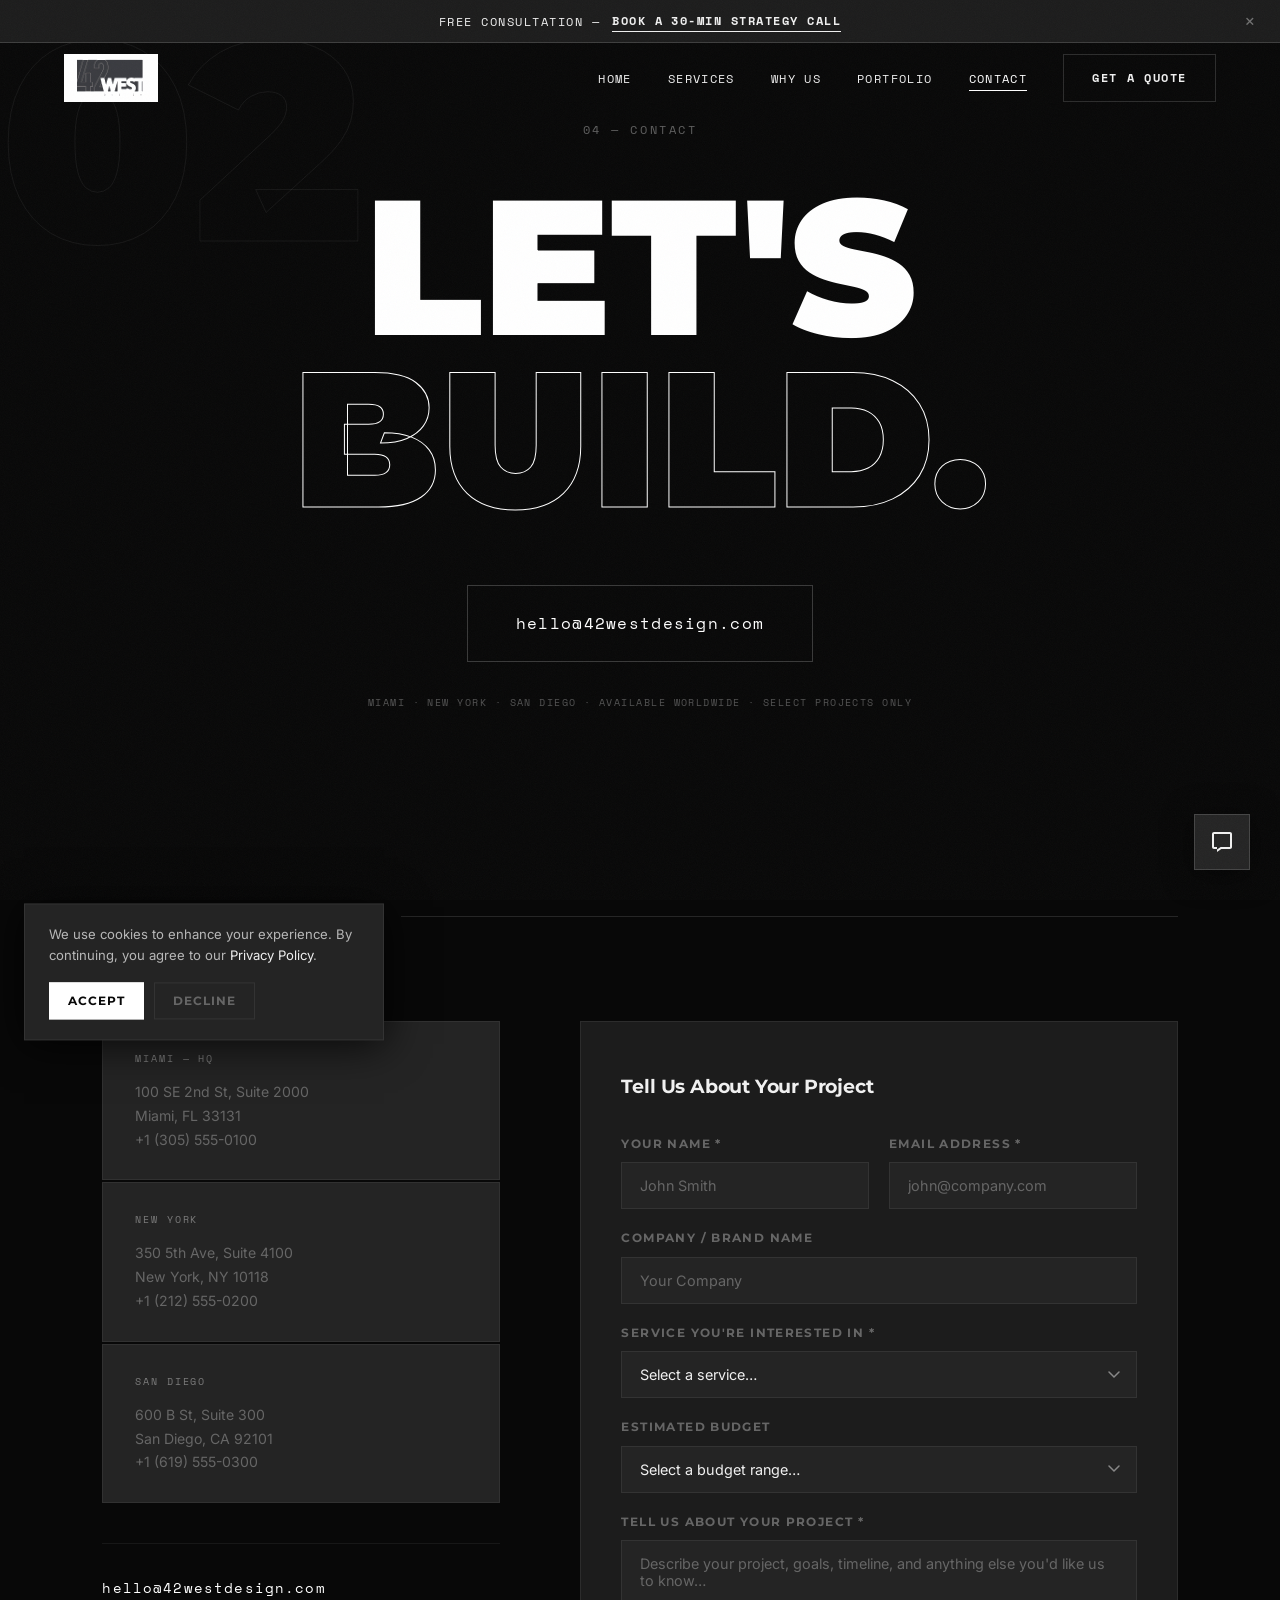
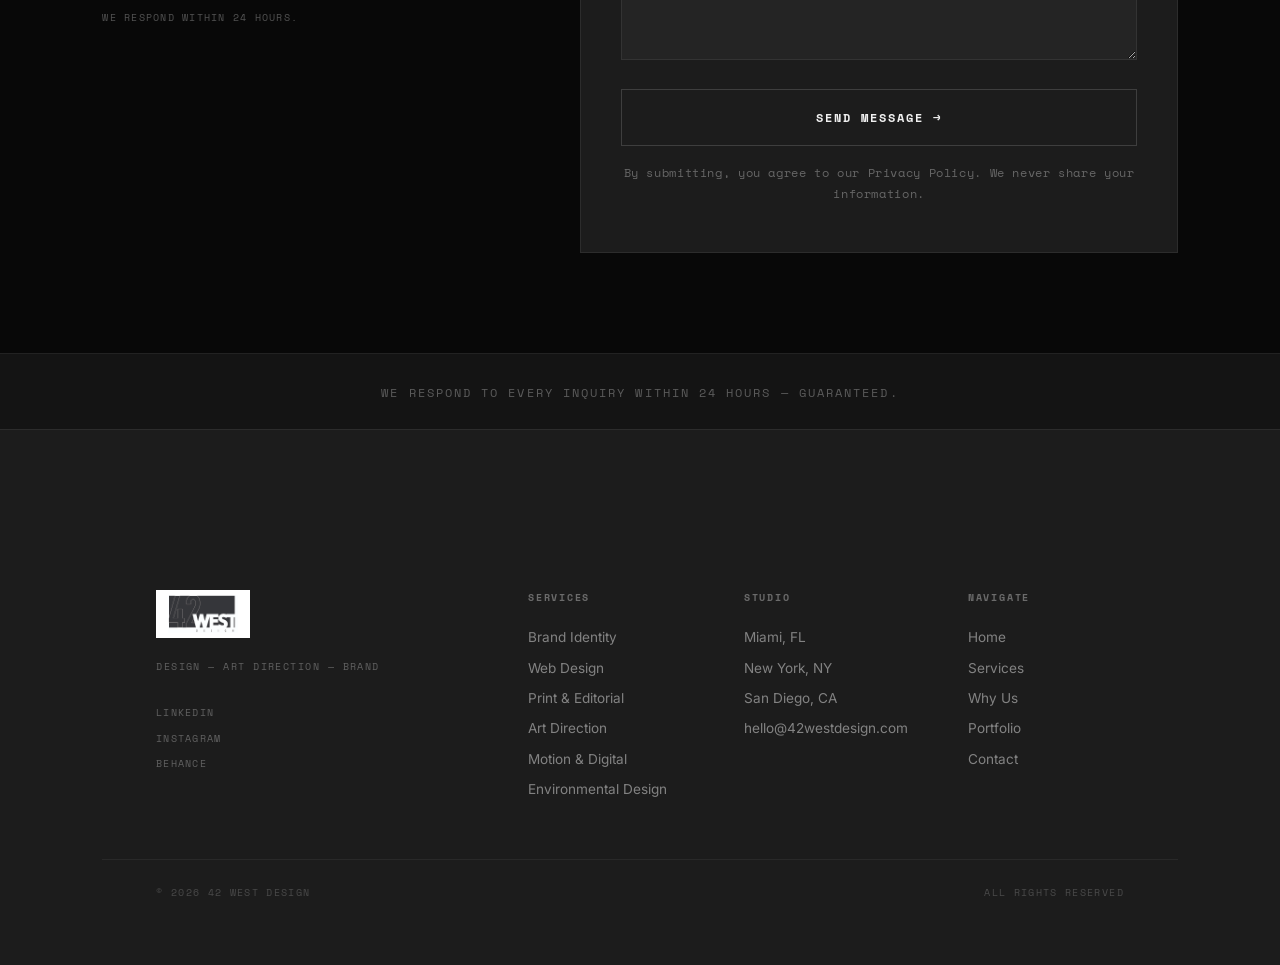
==== commit c624f586: "Merge monument design language with full original content - index.html: added consultation bar, full" ====
--- a/contact.html
+++ b/contact.html
@@ -78,21 +78,29 @@
 
 <!-- Loading Screen -->
 <div id="loading-screen">
-  <img src="images/logo.jpg" alt="42 West Design" class="loading-logo" style="background:#fff;padding:6px 12px;" />
+  <img src="images/logo.jpg" alt="42 West Design" class="loading-logo" style="background:#fff;padding:5px 12px;" />
   <div class="loading-bar"><div class="loading-bar-fill"></div></div>
+</div>
+
+<!-- Consultation Bar -->
+<div id="consultation-bar">
+  FREE CONSULTATION — <a href="contact.html">Book a 30-min strategy call</a>
+  <button id="consultation-bar-close" aria-label="Close">&times;</button>
 </div>
 
 <!-- Navigation -->
 <nav id="main-nav" class="nav-monument">
   <a href="index.html" class="nav-logo" style="text-decoration:none;">
-    <img src="images/logo.jpg" alt="42 West Design Logo" style="background:#fff;padding:6px 12px;" />
+    <img src="images/logo.jpg" alt="42 West Design Logo" style="background:#fff;padding:5px 12px;" />
   </a>
   <ul class="nav-links">
-    <li><a href="index.html#about">ABOUT</a></li>
+    <li><a href="index.html">HOME</a></li>
     <li><a href="services.html">SERVICES</a></li>
-    <li><a href="portfolio.html">WORK</a></li>
+    <li><a href="why-us.html">WHY US</a></li>
+    <li><a href="portfolio.html">PORTFOLIO</a></li>
     <li><a href="contact.html" class="active">CONTACT</a></li>
   </ul>
+  <a href="contact.html" class="btn-gold nav-cta">GET A QUOTE</a>
   <button class="hamburger" aria-label="Toggle menu">
     <span></span><span></span><span></span>
   </button>
@@ -100,9 +108,10 @@
 
 <!-- Mobile Menu -->
 <div class="mobile-menu">
-  <a href="index.html#about">About</a>
+  <a href="index.html">Home</a>
   <a href="services.html">Services</a>
-  <a href="portfolio.html">Work</a>
+  <a href="why-us.html">Why Us</a>
+  <a href="portfolio.html">Portfolio</a>
   <a href="contact.html">Contact</a>
 </div>
 
@@ -121,82 +130,52 @@
 
 <!-- Contact Section -->
 <section class="contact-section">
+  <span class="section-bg-num">02</span>
+  <div class="section-header">
+    <h2>GET IN TOUCH</h2>
+  </div>
   <div class="contact-grid">
 
-    <!-- Left: Contact Info -->
+    <!-- Left: Office Cards + Email -->
     <div class="contact-info">
-      <h2 class="reveal">Get in Touch</h2>
-      <p class="reveal">Whether you have a clear brief or just an idea on a napkin — we want to hear from you. Every great project starts with a conversation.</p>
-
-      <div class="response-promise reveal">
-        <span>⚡</span>
-        We respond to all inquiries within 24 hours
-      </div>
-
-      <!-- Office Cards -->
-      <div class="office-cards">
-        <div class="office-card reveal reveal-delay-1">
-          <div class="office-city">
-            <span>🌴</span>
-            Miami, FL
-          </div>
+
+      <div class="contact-offices">
+        <div class="office-card-monument reveal reveal-delay-1">
+          <span class="ocm-city">MIAMI — HQ</span>
           <address>
             100 SE 2nd St, Suite 2000<br />
             Miami, FL 33131<br />
-            <a href="tel:+13055550100" style="color:var(--gold);">+1 (305) 555-0100</a>
+            <a href="tel:+13055550100">+1 (305) 555-0100</a>
           </address>
         </div>
-
-        <div class="office-card reveal reveal-delay-2">
-          <div class="office-city">
-            <span>🗽</span>
-            New York, NY
-          </div>
+        <div class="office-card-monument reveal reveal-delay-2">
+          <span class="ocm-city">NEW YORK</span>
           <address>
             350 5th Ave, Suite 4100<br />
             New York, NY 10118<br />
-            <a href="tel:+12125550200" style="color:var(--gold);">+1 (212) 555-0200</a>
+            <a href="tel:+12125550200">+1 (212) 555-0200</a>
           </address>
         </div>
-
-        <div class="office-card reveal reveal-delay-3">
-          <div class="office-city">
-            <span>🌊</span>
-            San Diego, CA
-          </div>
+        <div class="office-card-monument reveal reveal-delay-3">
+          <span class="ocm-city">SAN DIEGO</span>
           <address>
             600 B St, Suite 300<br />
             San Diego, CA 92101<br />
-            <a href="tel:+16195550300" style="color:var(--gold);">+1 (619) 555-0300</a>
+            <a href="tel:+16195550300">+1 (619) 555-0300</a>
           </address>
         </div>
       </div>
 
-      <!-- Direct Contact -->
-      <div class="contact-direct reveal">
-        <a href="mailto:hello@42westdesign.com" class="contact-link">
-          <span class="icon">✉</span>
-          hello@42westdesign.com
-        </a>
-        <a href="tel:+13055550100" class="contact-link">
-          <span class="icon">☎</span>
-          +1 (305) 555-0100 (Main)
-        </a>
-        <a href="https://linkedin.com" class="contact-link" target="_blank" rel="noopener">
-          <span class="icon">in</span>
-          linkedin.com/company/42westdesign
-        </a>
-        <a href="https://instagram.com" class="contact-link" target="_blank" rel="noopener">
-          <span class="icon">ig</span>
-          @42westdesign
-        </a>
+      <div class="contact-email-direct reveal">
+        <a href="mailto:hello@42westdesign.com" class="ced-link">hello@42westdesign.com</a>
+        <p class="ced-note">We respond within 24 hours.</p>
       </div>
+
     </div>
 
     <!-- Right: Contact Form -->
     <div class="contact-form-wrap reveal-right">
       <h3>Tell Us About Your Project</h3>
-      <!-- Replace the Formspree URL below with your actual form ID from formspree.io -->
       <form id="contact-form" action="https://formspree.io/f/placeholder" method="POST">
         <div class="form-row">
           <div class="form-group">
@@ -218,16 +197,16 @@
           <label for="service">Service You're Interested In *</label>
           <select id="service" name="service" required>
             <option value="" disabled selected>Select a service…</option>
-            <option value="brand-identity">Brand Identity & Logo Design</option>
-            <option value="web-design">Web Design & Development</option>
+            <option value="brand-identity">Brand Identity &amp; Logo Design</option>
+            <option value="web-design">Web Design &amp; Development</option>
             <option value="packaging">Packaging Design</option>
             <option value="print">Print Design</option>
             <option value="social-media">Social Media Design</option>
-            <option value="motion">Motion Graphics & Animation</option>
+            <option value="motion">Motion Graphics &amp; Animation</option>
             <option value="ui-ux">UI/UX Design</option>
             <option value="photography">Photography Direction</option>
             <option value="marketing">Marketing Collateral</option>
-            <option value="environmental">Environmental & Signage</option>
+            <option value="environmental">Environmental &amp; Signage</option>
             <option value="multiple">Multiple Services</option>
             <option value="not-sure">Not Sure Yet</option>
           </select>
@@ -251,14 +230,13 @@
           <textarea id="message" name="message" rows="5" placeholder="Describe your project, goals, timeline, and anything else you'd like us to know…" required></textarea>
         </div>
 
-        <!-- Hidden fields for Formspree -->
         <input type="hidden" name="_subject" value="New project inquiry from 42westdesign.com" />
         <input type="hidden" name="_replyto" id="reply-to" />
         <input type="text" name="_gotcha" style="display:none" />
 
         <button type="submit" class="btn-gold-lg" style="width:100%;text-align:center;">Send Message →</button>
 
-        <p style="margin-top:16px;font-size:0.78rem;color:var(--text-muted);text-align:center;">
+        <p style="margin-top:16px;font-size:0.78rem;color:var(--text-muted);text-align:center;font-family:'Space Mono',monospace;letter-spacing:0.05em;">
           By submitting, you agree to our Privacy Policy. We never share your information.
         </p>
       </form>
@@ -267,43 +245,58 @@
   </div>
 </section>
 
-<!-- City Map Section -->
-<section class="city-map">
-  <div class="text-center reveal">
-    <span class="section-label">Our Locations</span>
-    <div class="gold-line centered"></div>
-    <h2 class="section-title">Three Studios, One Vision</h2>
-    <p class="section-sub">Based in three of America's most creative cities — and available to work with clients anywhere in the world.</p>
-  </div>
-  <div class="city-cards">
-    <div class="city-card reveal reveal-delay-1">
-      <img src="https://images.unsplash.com/photo-1533106497176-45ae19e68ba2?auto=format&fit=crop&w=700&q=80" alt="Miami skyline" class="city-card-img" loading="lazy" />
-      <div class="city-card-body">
-        <h3>🌴 Miami, FL — HQ</h3>
-        <p>100 SE 2nd St, Suite 2000<br />Miami, FL 33131<br /><a href="tel:+13055550100" style="color:var(--gold);">+1 (305) 555-0100</a></p>
+<!-- Response Promise -->
+<div class="contact-response-bar">
+  <span class="crb-inner">We respond to every inquiry within 24 hours — guaranteed.</span>
+</div>
+
+<!-- Footer -->
+<footer class="footer-grid-monument">
+  <div class="fgm-inner">
+    <div class="fgm-col fgm-brand">
+      <img src="images/logo.jpg" alt="42 West Design" style="background:#fff;padding:5px 12px;" />
+      <p class="fgm-tagline">Design — Art Direction — Brand</p>
+      <div class="fgm-socials">
+        <a href="https://www.linkedin.com/company/42westdesign" target="_blank" rel="noopener">LINKEDIN</a>
+        <a href="https://www.instagram.com/42westdesign" target="_blank" rel="noopener">INSTAGRAM</a>
+        <a href="https://www.behance.net/42westdesign" target="_blank" rel="noopener">BEHANCE</a>
       </div>
     </div>
-    <div class="city-card reveal reveal-delay-2">
-      <img src="https://images.unsplash.com/photo-1496442226666-8d4d0e62e6e9?auto=format&fit=crop&w=700&q=80" alt="New York skyline" class="city-card-img" loading="lazy" />
-      <div class="city-card-body">
-        <h3>🗽 New York, NY</h3>
-        <p>350 5th Ave, Suite 4100<br />New York, NY 10118<br /><a href="tel:+12125550200" style="color:var(--gold);">+1 (212) 555-0200</a></p>
-      </div>
-    </div>
-    <div class="city-card reveal reveal-delay-3">
-      <img src="https://images.unsplash.com/photo-1507525428034-b723cf961d3e?auto=format&fit=crop&w=700&q=80" alt="San Diego beach" class="city-card-img" loading="lazy" />
-      <div class="city-card-body">
-        <h3>🌊 San Diego, CA</h3>
-        <p>600 B St, Suite 300<br />San Diego, CA 92101<br /><a href="tel:+16195550300" style="color:var(--gold);">+1 (619) 555-0300</a></p>
-      </div>
-    </div>
-  </div>
-</section>
-
-<!-- Footer — Monument -->
-<footer class="footer-monument">
-  <span>© 2026 42 WEST DESIGN</span>
-  <span>ALL RIGHTS RESERVED</span>
+    <div class="fgm-col">
+      <h4>SERVICES</h4>
+      <ul>
+        <li><a href="services.html">Brand Identity</a></li>
+        <li><a href="services.html">Web Design</a></li>
+        <li><a href="services.html">Print &amp; Editorial</a></li>
+        <li><a href="services.html">Art Direction</a></li>
+        <li><a href="services.html">Motion &amp; Digital</a></li>
+        <li><a href="services.html">Environmental Design</a></li>
+      </ul>
+    </div>
+    <div class="fgm-col">
+      <h4>STUDIO</h4>
+      <ul>
+        <li>Miami, FL</li>
+        <li>New York, NY</li>
+        <li>San Diego, CA</li>
+        <li><a href="mailto:hello@42westdesign.com">hello@42westdesign.com</a></li>
+      </ul>
+    </div>
+    <div class="fgm-col">
+      <h4>NAVIGATE</h4>
+      <ul>
+        <li><a href="index.html">Home</a></li>
+        <li><a href="services.html">Services</a></li>
+        <li><a href="why-us.html">Why Us</a></li>
+        <li><a href="portfolio.html">Portfolio</a></li>
+        <li><a href="contact.html">Contact</a></li>
+      </ul>
+    </div>
+  </div>
+  <div class="fgm-bottom">
+    <span>© 2026 42 WEST DESIGN</span>
+    <span>ALL RIGHTS RESERVED</span>
+  </div>
 </footer>
 
 <!-- Back to Top -->
@@ -311,7 +304,7 @@
 
 <!-- Cookie Consent -->
 <div id="cookie-consent">
-  <p>We use cookies to enhance your experience. By continuing, you agree to our <a href="#" style="color:var(--gold)">Privacy Policy</a>.</p>
+  <p>We use cookies to enhance your experience. By continuing, you agree to our <a href="#" style="color:var(--white)">Privacy Policy</a>.</p>
   <div class="cookie-btns">
     <button class="btn-cookie-accept" id="cookie-accept">Accept</button>
     <button class="btn-cookie-decline" id="cookie-decline">Decline</button>
@@ -347,7 +340,6 @@
 <script src="js/chat.js"></script>
 
 <script>
-  // Mirror email to _replyto hidden field for Formspree
   document.getElementById('email').addEventListener('input', function() {
     document.getElementById('reply-to').value = this.value;
   });
--- a/css/style.css
+++ b/css/style.css
@@ -1,30 +1,47 @@
 /* ============================================================
    42 West Design — style.css
-   Dark luxury design system
+   Edgy Charcoal Aesthetic
    ============================================================ */
 
 /* ----- Google Fonts ----- */
-@import url('https://fonts.googleapis.com/css2?family=Montserrat:wght@400;600;700;800;900&family=Inter:wght@300;400;500;600&display=swap');
+@import url('https://fonts.googleapis.com/css2?family=Montserrat:wght@400;600;700;800;900&family=Inter:wght@300;400;500;600&family=Space+Mono:wght@400;700&display=swap');
 
 /* ----- CSS Variables ----- */
 :root {
   --black: #080808;
-  --dark-1: #111111;
-  --dark-2: #1a1a1a;
-  --dark-3: #222222;
-  --gold: #C9A45C;
-  --gold-light: #e0c080;
-  --gold-dark: #9a7a3a;
+  --charcoal: #141414;
+  --dark-1: #1c1c1c;
+  --dark-2: #242424;
+  --dark-3: #2e2e2e;
+  --ash: #3a3a3a;
+  --smoke: #555555;
+  --accent: #ffffff;
+  --accent-light: #d8d8d8;
+  --accent-dark: #888888;
   --white: #f0f0f0;
-  --text: #cccccc;
-  --text-muted: #888888;
-  --border: rgba(201,164,92,0.15);
+  --text: #b8b8b8;
+  --text-muted: #666666;
+  --border: rgba(255,255,255,0.07);
+  --border-strong: rgba(255,255,255,0.15);
   --nav-height: 80px;
-  --radius: 4px;
-  --radius-lg: 8px;
+  --radius: 0px;
+  --radius-lg: 0px;
   --transition: 0.3s ease;
-  --shadow: 0 4px 30px rgba(0,0,0,0.5);
-  --shadow-gold: 0 4px 20px rgba(201,164,92,0.2);
+  --shadow: 0 4px 40px rgba(0,0,0,0.8);
+  --shadow-accent: 0 0 40px rgba(255,255,255,0.03);
+}
+
+/* ----- Film Grain Overlay ----- */
+body::after {
+  content: '';
+  position: fixed;
+  inset: 0;
+  pointer-events: none;
+  z-index: 9998;
+  opacity: 0.035;
+  background-image: url("data:image/svg+xml,%3Csvg viewBox='0 0 256 256' xmlns='http://www.w3.org/2000/svg'%3E%3Cfilter id='noise'%3E%3CfeTurbulence type='fractalNoise' baseFrequency='0.9' numOctaves='4' stitchTiles='stitch'/%3E%3C/filter%3E%3Crect width='100%25' height='100%25' filter='url(%23noise)' opacity='1'/%3E%3C/svg%3E");
+  background-repeat: repeat;
+  background-size: 200px 200px;
 }
 
 /* ----- Reset & Base ----- */
@@ -84,7 +101,7 @@
 
 .loading-bar-fill {
   height: 100%;
-  background: linear-gradient(90deg, var(--gold-dark), var(--gold), var(--gold-light));
+  background: linear-gradient(90deg, var(--accent-dark), var(--accent), var(--accent-light));
   width: 0%;
   animation: loadBar 1.8s ease forwards;
   border-radius: 2px;
@@ -107,14 +124,16 @@
   left: 0;
   right: 0;
   z-index: 1100;
-  background: linear-gradient(90deg, var(--gold-dark), var(--gold));
-  color: var(--black);
+  background: var(--dark-1);
+  border-bottom: 1px solid var(--border-strong);
+  color: var(--white);
   text-align: center;
   padding: 10px 48px;
-  font-size: 0.85rem;
-  font-weight: 600;
-  font-family: 'Montserrat', sans-serif;
-  letter-spacing: 0.05em;
+  font-size: 0.78rem;
+  font-weight: 400;
+  font-family: 'Space Mono', monospace;
+  letter-spacing: 0.12em;
+  text-transform: uppercase;
   display: flex;
   align-items: center;
   justify-content: center;
@@ -127,8 +146,9 @@
 }
 
 #consultation-bar a {
-  text-decoration: underline;
-  color: var(--black);
+  text-decoration: none;
+  border-bottom: 1px solid var(--white);
+  color: var(--white);
   font-weight: 700;
 }
 
@@ -139,9 +159,9 @@
   transform: translateY(-50%);
   font-size: 1.2rem;
   line-height: 1;
-  opacity: 0.7;
+  opacity: 0.4;
   cursor: pointer;
-  color: var(--black);
+  color: var(--white);
   background: none;
   border: none;
   padding: 4px 8px;
@@ -209,32 +229,32 @@
   left: 0;
   width: 0;
   height: 1px;
-  background: var(--gold);
+  background: var(--accent);
   transition: width var(--transition);
 }
 
-.nav-links a:hover { color: var(--gold); }
+.nav-links a:hover { color: var(--accent); }
 .nav-links a:hover::after, .nav-links a.active::after { width: 100%; }
-.nav-links a.active { color: var(--gold); }
+.nav-links a.active { color: var(--accent); }
 
 .btn-gold {
   display: inline-block;
-  background: var(--gold);
+  background: transparent;
+  color: var(--white);
+  font-family: 'Space Mono', monospace;
+  font-size: 0.72rem;
+  font-weight: 700;
+  letter-spacing: 0.14em;
+  text-transform: uppercase;
+  padding: 13px 28px;
+  border: 1px solid var(--border-strong);
+  transition: background var(--transition), color var(--transition), border-color var(--transition);
+}
+
+.btn-gold:hover {
+  background: var(--white);
   color: var(--black);
-  font-family: 'Montserrat', sans-serif;
-  font-size: 0.78rem;
-  font-weight: 700;
-  letter-spacing: 0.1em;
-  text-transform: uppercase;
-  padding: 12px 24px;
-  border-radius: var(--radius);
-  transition: background var(--transition), transform var(--transition), box-shadow var(--transition);
-}
-
-.btn-gold:hover {
-  background: var(--gold-light);
-  transform: translateY(-1px);
-  box-shadow: var(--shadow-gold);
+  border-color: var(--white);
 }
 
 .nav-cta { margin-left: 36px; }
@@ -294,9 +314,515 @@
   transition: color var(--transition);
 }
 
-.mobile-menu a:hover { color: var(--gold); }
-
-/* ----- Hero ----- */
+.mobile-menu a:hover { color: var(--accent); }
+
+/* ============================================================
+   MONUMENT DESIGN LANGUAGE — New additions
+   ============================================================ */
+
+/* Outline/ghost text */
+.text-outline {
+  color: transparent;
+  -webkit-text-stroke: 1px #ffffff;
+}
+
+/* Ghost section number */
+.section-bg-num {
+  position: absolute;
+  font-family: 'Montserrat', sans-serif;
+  font-size: clamp(8rem, 22vw, 20rem);
+  font-weight: 900;
+  color: transparent;
+  -webkit-text-stroke: 1px rgba(255,255,255,0.06);
+  line-height: 1;
+  top: 0;
+  left: 0;
+  pointer-events: none;
+  user-select: none;
+  z-index: 0;
+}
+
+/* Section header with rule */
+.section-header {
+  position: relative;
+  display: flex;
+  align-items: center;
+  gap: 24px;
+  margin-bottom: 80px;
+}
+
+.section-header h2 {
+  font-family: 'Montserrat', sans-serif;
+  font-size: clamp(1.2rem, 2.5vw, 1.8rem);
+  font-weight: 900;
+  letter-spacing: 0.15em;
+  text-transform: uppercase;
+  color: #ffffff;
+  white-space: nowrap;
+}
+
+.section-header::after {
+  content: '';
+  flex: 1;
+  height: 1px;
+  background: rgba(255,255,255,0.12);
+}
+
+/* SRV code */
+.srv-code {
+  font-family: 'Space Mono', monospace;
+  font-size: 0.65rem;
+  color: rgba(255,255,255,0.25);
+  letter-spacing: 0.1em;
+  display: block;
+  margin-bottom: 12px;
+}
+
+/* Marquee */
+.marquee-wrap {
+  position: absolute;
+  bottom: 0;
+  left: 0;
+  right: 0;
+  overflow: hidden;
+  border-top: 1px solid rgba(255,255,255,0.07);
+  padding: 14px 0;
+  background: transparent;
+}
+
+.marquee-track {
+  display: flex;
+  gap: 60px;
+  animation: marquee 30s linear infinite;
+  white-space: nowrap;
+}
+
+@keyframes marquee {
+  0% { transform: translateX(0); }
+  100% { transform: translateX(-50%); }
+}
+
+/* Monument hero */
+.hero-monument {
+  position: relative;
+  width: 100vw;
+  height: 100vh;
+  background: #080808;
+  display: flex;
+  align-items: center;
+  justify-content: center;
+  overflow: hidden;
+}
+
+.hero-circle {
+  position: absolute;
+  width: min(65vw, 65vh);
+  height: min(65vw, 65vh);
+  border: 1px solid rgba(255,255,255,0.1);
+  border-radius: 50%;
+  pointer-events: none;
+}
+
+.hero-center {
+  position: relative;
+  z-index: 2;
+  display: flex;
+  flex-direction: column;
+  align-items: center;
+  text-align: center;
+}
+
+.hero-42 {
+  font-family: 'Montserrat', sans-serif;
+  font-weight: 900;
+  font-size: clamp(12rem, 28vw, 26rem);
+  color: #ffffff;
+  line-height: 0.85;
+  letter-spacing: -0.02em;
+  position: relative;
+  z-index: 2;
+  text-align: center;
+}
+
+.hero-west {
+  font-family: 'Montserrat', sans-serif;
+  font-weight: 900;
+  font-size: clamp(4rem, 11vw, 10rem);
+  color: #ffffff;
+  letter-spacing: 0.18em;
+  text-align: center;
+  position: relative;
+  z-index: 2;
+  margin-top: -1rem;
+}
+
+.hero-est {
+  position: absolute;
+  top: 6vh;
+  left: 50%;
+  transform: translateX(-50%);
+  font-family: 'Space Mono', monospace;
+  font-size: 0.72rem;
+  letter-spacing: 0.2em;
+  color: rgba(255,255,255,0.35);
+  text-transform: uppercase;
+  white-space: nowrap;
+  z-index: 2;
+}
+
+.hero-coords {
+  position: absolute;
+  bottom: 60px;
+  left: 5%;
+  font-family: 'Space Mono', monospace;
+  font-size: 0.65rem;
+  letter-spacing: 0.12em;
+  color: rgba(255,255,255,0.3);
+  z-index: 2;
+}
+
+.hero-scroll-label {
+  position: absolute;
+  bottom: 60px;
+  right: 5%;
+  font-family: 'Space Mono', monospace;
+  font-size: 0.65rem;
+  letter-spacing: 0.2em;
+  color: rgba(255,255,255,0.3);
+  text-transform: uppercase;
+  z-index: 2;
+}
+
+.marquee-text {
+  font-family: 'Space Mono', monospace;
+  font-size: 0.72rem;
+  letter-spacing: 0.18em;
+  color: rgba(255,255,255,0.22);
+  text-transform: uppercase;
+}
+
+/* Monument nav overrides (homepage only) */
+.nav-monument .nav-logo-text {
+  font-family: 'Montserrat', sans-serif;
+  font-weight: 800;
+  font-size: 1rem;
+  letter-spacing: 0.12em;
+  text-transform: uppercase;
+  color: #ffffff;
+}
+
+.nav-monument .nav-links a {
+  font-family: 'Space Mono', monospace;
+  font-size: 0.72rem;
+  font-weight: 400;
+  letter-spacing: 0.12em;
+}
+
+/* About Section — Monument */
+#about {
+  position: relative;
+  background: var(--black);
+  padding: 120px 5%;
+  overflow: hidden;
+}
+
+.about-grid {
+  display: grid;
+  grid-template-columns: 1fr 1fr;
+  gap: 80px;
+  align-items: start;
+  position: relative;
+  z-index: 1;
+}
+
+.about-statement {
+  font-family: 'Montserrat', sans-serif;
+  font-weight: 900;
+  font-size: clamp(2.8rem, 6vw, 5.5rem);
+  line-height: 1.05;
+  text-transform: uppercase;
+  letter-spacing: -0.01em;
+}
+
+.about-statement .solid { color: #ffffff; display: block; }
+.about-statement .outline {
+  color: transparent;
+  -webkit-text-stroke: 1px #ffffff;
+  display: block;
+}
+
+.about-body {
+  display: flex;
+  flex-direction: column;
+  gap: 28px;
+  padding-top: 12px;
+}
+
+.about-body p {
+  font-family: 'Inter', sans-serif;
+  font-size: 1rem;
+  color: var(--text);
+  line-height: 1.8;
+}
+
+.about-stats {
+  display: grid;
+  grid-template-columns: repeat(3, 1fr);
+  gap: 40px;
+  margin-top: 80px;
+  padding-top: 60px;
+  border-top: 1px solid rgba(255,255,255,0.08);
+  position: relative;
+  z-index: 1;
+}
+
+.about-stat .stat-val {
+  font-family: 'Montserrat', sans-serif;
+  font-weight: 900;
+  font-size: clamp(2rem, 4vw, 3.5rem);
+  color: #ffffff;
+  line-height: 1;
+  margin-bottom: 8px;
+}
+
+.about-stat .stat-lbl {
+  font-family: 'Space Mono', monospace;
+  font-size: 0.65rem;
+  letter-spacing: 0.14em;
+  color: rgba(255,255,255,0.35);
+  text-transform: uppercase;
+}
+
+/* Services Monument Section */
+#services-monument {
+  position: relative;
+  background: var(--charcoal);
+  padding: 120px 5%;
+  overflow: hidden;
+}
+
+.srv-grid {
+  display: grid;
+  grid-template-columns: repeat(2, 1fr);
+  gap: 2px;
+  position: relative;
+  z-index: 1;
+}
+
+.srv-card {
+  background: var(--dark-1);
+  border: 1px solid rgba(255,255,255,0.06);
+  padding: 48px 40px;
+  transition: background var(--transition);
+}
+
+.srv-card:hover {
+  background: var(--dark-2);
+}
+
+.srv-card h3 {
+  font-family: 'Montserrat', sans-serif;
+  font-weight: 700;
+  font-size: 1rem;
+  letter-spacing: 0.1em;
+  text-transform: uppercase;
+  color: #ffffff;
+  margin-bottom: 16px;
+}
+
+.srv-card p {
+  font-family: 'Space Mono', monospace;
+  font-size: 0.72rem;
+  color: var(--text);
+  line-height: 1.8;
+}
+
+/* Work Section — Monument */
+#work-monument {
+  position: relative;
+  background: var(--black);
+  padding: 120px 5%;
+  overflow: hidden;
+}
+
+.work-filters {
+  display: flex;
+  gap: 0;
+  margin-bottom: 48px;
+  flex-wrap: wrap;
+  position: relative;
+  z-index: 1;
+}
+
+.work-filter-tag {
+  font-family: 'Space Mono', monospace;
+  font-size: 0.65rem;
+  letter-spacing: 0.14em;
+  text-transform: uppercase;
+  color: rgba(255,255,255,0.35);
+  padding: 8px 20px;
+  border: 1px solid rgba(255,255,255,0.1);
+  cursor: pointer;
+  transition: all var(--transition);
+  background: transparent;
+}
+
+.work-filter-tag:hover,
+.work-filter-tag.active {
+  color: #ffffff;
+  border-color: rgba(255,255,255,0.4);
+}
+
+.work-cell-grid {
+  display: grid;
+  grid-template-columns: repeat(3, 1fr);
+  gap: 1px;
+  background: rgba(255,255,255,0.06);
+  position: relative;
+  z-index: 1;
+}
+
+.work-cell {
+  position: relative;
+  background: var(--dark-2);
+  aspect-ratio: 4/5;
+  overflow: hidden;
+  cursor: pointer;
+}
+
+.work-cell-num {
+  position: absolute;
+  bottom: 16px;
+  left: 20px;
+  font-family: 'Montserrat', sans-serif;
+  font-weight: 900;
+  font-size: clamp(4rem, 8vw, 7rem);
+  color: transparent;
+  -webkit-text-stroke: 1px rgba(255,255,255,0.08);
+  line-height: 1;
+  user-select: none;
+}
+
+.work-cell-hover {
+  position: absolute;
+  bottom: 0;
+  left: 0;
+  right: 0;
+  padding: 20px;
+  background: rgba(8,8,8,0.85);
+  transform: translateY(100%);
+  transition: transform 0.3s ease;
+}
+
+.work-cell:hover {
+  background: var(--dark-3);
+}
+
+.work-cell:hover .work-cell-hover {
+  transform: translateY(0);
+}
+
+.work-cell-hover span {
+  font-family: 'Space Mono', monospace;
+  font-size: 0.65rem;
+  letter-spacing: 0.14em;
+  color: rgba(255,255,255,0.7);
+  text-transform: uppercase;
+}
+
+/* Contact Monument */
+.contact-monument {
+  position: relative;
+  background: var(--black);
+  padding: 120px 5% 80px;
+  text-align: center;
+  overflow: hidden;
+}
+
+.contact-monument-label {
+  font-family: 'Space Mono', monospace;
+  font-size: 0.72rem;
+  letter-spacing: 0.22em;
+  color: rgba(255,255,255,0.35);
+  text-transform: uppercase;
+  margin-bottom: 40px;
+  display: block;
+}
+
+.contact-monument-headline {
+  font-family: 'Montserrat', sans-serif;
+  font-weight: 900;
+  text-transform: uppercase;
+  text-align: center;
+  line-height: 0.9;
+  margin-bottom: 60px;
+}
+
+.contact-monument-headline .solid {
+  display: block;
+  font-size: clamp(5rem, 15vw, 14rem);
+  color: #ffffff;
+}
+
+.contact-monument-headline .outline {
+  display: block;
+  font-size: clamp(5rem, 15vw, 14rem);
+  color: transparent;
+  -webkit-text-stroke: 1px #ffffff;
+}
+
+.contact-email-box {
+  display: inline-block;
+  border: 1px solid rgba(255,255,255,0.2);
+  padding: 24px 48px;
+  margin: 0 auto 32px;
+}
+
+.contact-email-box a {
+  font-family: 'Space Mono', monospace;
+  font-size: 1rem;
+  letter-spacing: 0.08em;
+  color: #ffffff;
+  transition: opacity var(--transition);
+}
+
+.contact-email-box a:hover { opacity: 0.65; }
+
+.contact-monument-locations {
+  font-family: 'Space Mono', monospace;
+  font-size: 0.65rem;
+  letter-spacing: 0.14em;
+  color: rgba(255,255,255,0.3);
+  text-transform: uppercase;
+}
+
+/* Logo white background fix */
+.logo-bg {
+  background: #ffffff;
+  padding: 6px 12px;
+  display: inline-block;
+  line-height: 0;
+}
+
+/* Footer monument override */
+.footer-monument {
+  background: var(--charcoal);
+  border-top: 1px solid rgba(255,255,255,0.07);
+  padding: 24px 5%;
+  display: flex;
+  align-items: center;
+  justify-content: space-between;
+}
+
+.footer-monument span {
+  font-family: 'Space Mono', monospace;
+  font-size: 0.65rem;
+  letter-spacing: 0.12em;
+  color: rgba(255,255,255,0.3);
+  text-transform: uppercase;
+}
+
+/* ----- Hero (original, kept) ----- */
 .hero {
   position: relative;
   min-height: 100vh;
@@ -320,7 +846,19 @@
 .hero-overlay {
   position: absolute;
   inset: 0;
-  background: linear-gradient(135deg, rgba(8,8,8,0.95) 0%, rgba(8,8,8,0.75) 50%, rgba(8,8,8,0.6) 100%);
+  background: linear-gradient(135deg, rgba(8,8,8,0.97) 0%, rgba(8,8,8,0.88) 50%, rgba(20,20,20,0.82) 100%);
+}
+
+/* grain on hero */
+.hero::before {
+  content: '';
+  position: absolute;
+  inset: 0;
+  z-index: 1;
+  pointer-events: none;
+  opacity: 0.06;
+  background-image: url("data:image/svg+xml,%3Csvg viewBox='0 0 200 200' xmlns='http://www.w3.org/2000/svg'%3E%3Cfilter id='n'%3E%3CfeTurbulence type='fractalNoise' baseFrequency='0.85' numOctaves='4' stitchTiles='stitch'/%3E%3C/filter%3E%3Crect width='100%25' height='100%25' filter='url(%23n)'/%3E%3C/svg%3E");
+  background-size: 180px 180px;
 }
 
 .hero-content {
@@ -332,16 +870,15 @@
 
 .hero-eyebrow {
   display: inline-block;
-  font-family: 'Montserrat', sans-serif;
-  font-size: 0.75rem;
-  font-weight: 700;
-  letter-spacing: 0.3em;
-  text-transform: uppercase;
-  color: var(--gold);
-  margin-bottom: 24px;
+  font-family: 'Space Mono', monospace;
+  font-size: 0.68rem;
+  font-weight: 400;
+  letter-spacing: 0.32em;
+  text-transform: uppercase;
+  color: var(--accent-dark);
+  margin-bottom: 28px;
   padding: 8px 16px;
-  border: 1px solid var(--gold);
-  border-radius: var(--radius);
+  border: 1px solid var(--border-strong);
 }
 
 .hero h1 {
@@ -356,7 +893,7 @@
 
 .hero h1 em {
   font-style: normal;
-  color: var(--gold);
+  color: var(--accent);
 }
 
 .hero-cities {
@@ -398,8 +935,8 @@
 }
 
 .btn-outline:hover {
-  border-color: var(--gold);
-  color: var(--gold);
+  border-color: var(--accent);
+  color: var(--accent);
 }
 
 .hero-scroll {
@@ -420,7 +957,7 @@
 .scroll-line {
   width: 40px;
   height: 1px;
-  background: var(--gold);
+  background: var(--accent);
   animation: scrollLine 2s ease-in-out infinite;
 }
 
@@ -434,12 +971,12 @@
 
 .section-label {
   display: inline-block;
-  font-family: 'Montserrat', sans-serif;
-  font-size: 0.7rem;
-  font-weight: 700;
-  letter-spacing: 0.3em;
-  text-transform: uppercase;
-  color: var(--gold);
+  font-family: 'Space Mono', monospace;
+  font-size: 0.65rem;
+  font-weight: 400;
+  letter-spacing: 0.28em;
+  text-transform: uppercase;
+  color: var(--smoke);
   margin-bottom: 16px;
 }
 
@@ -491,7 +1028,7 @@
   left: 0;
   width: 0;
   height: 2px;
-  background: var(--gold);
+  background: var(--accent);
   transition: width 0.4s ease;
 }
 
@@ -528,7 +1065,7 @@
   font-weight: 700;
   letter-spacing: 0.12em;
   text-transform: uppercase;
-  color: var(--gold);
+  color: var(--accent);
   transition: opacity var(--transition);
 }
 
@@ -555,7 +1092,7 @@
   font-family: 'Montserrat', sans-serif;
   font-size: clamp(2.4rem, 5vw, 4rem);
   font-weight: 900;
-  color: var(--gold);
+  color: var(--accent);
   line-height: 1;
   margin-bottom: 8px;
 }
@@ -621,7 +1158,7 @@
 
 .work-overlay span {
   font-size: 0.78rem;
-  color: var(--gold);
+  color: var(--accent);
   font-family: 'Montserrat', sans-serif;
   font-weight: 600;
   letter-spacing: 0.1em;
@@ -656,13 +1193,13 @@
   font-size: 5rem;
   font-family: 'Montserrat', sans-serif;
   font-weight: 900;
-  color: var(--gold);
+  color: var(--accent);
   opacity: 0.12;
   line-height: 1;
 }
 
 .stars {
-  color: var(--gold);
+  color: var(--accent);
   font-size: 1rem;
   margin-bottom: 16px;
   letter-spacing: 2px;
@@ -686,7 +1223,7 @@
   width: 44px;
   height: 44px;
   border-radius: 50%;
-  background: var(--gold);
+  background: var(--accent);
   display: flex;
   align-items: center;
   justify-content: center;
@@ -727,7 +1264,7 @@
   transform: translate(-50%, -50%);
   width: 600px;
   height: 600px;
-  background: radial-gradient(circle, rgba(201,164,92,0.06) 0%, transparent 70%);
+  background: radial-gradient(circle, rgba(255,255,255,0.02) 0%, transparent 70%);
   pointer-events: none;
 }
 
@@ -746,7 +1283,7 @@
   font-weight: 700;
   letter-spacing: 0.1em;
   text-transform: uppercase;
-  color: var(--gold);
+  color: var(--accent);
   margin-top: 40px;
   transition: gap var(--transition), opacity var(--transition);
 }
@@ -768,7 +1305,7 @@
   content: '';
   position: absolute;
   inset: 0;
-  background: linear-gradient(135deg, rgba(201,164,92,0.03) 0%, transparent 60%);
+  background: linear-gradient(135deg, rgba(255,255,255,0.01) 0%, transparent 60%);
 }
 
 #cta-banner .section-title { font-size: clamp(2rem, 4.5vw, 3rem); margin-bottom: 16px; }
@@ -776,22 +1313,22 @@
 
 .btn-gold-lg {
   display: inline-block;
-  background: var(--gold);
+  background: transparent;
+  color: var(--white);
+  font-family: 'Space Mono', monospace;
+  font-size: 0.78rem;
+  font-weight: 700;
+  letter-spacing: 0.16em;
+  text-transform: uppercase;
+  padding: 18px 44px;
+  border: 1px solid var(--border-strong);
+  transition: all var(--transition);
+}
+
+.btn-gold-lg:hover {
+  background: var(--white);
   color: var(--black);
-  font-family: 'Montserrat', sans-serif;
-  font-size: 0.88rem;
-  font-weight: 700;
-  letter-spacing: 0.1em;
-  text-transform: uppercase;
-  padding: 18px 40px;
-  border-radius: var(--radius);
-  transition: all var(--transition);
-}
-
-.btn-gold-lg:hover {
-  background: var(--gold-light);
-  transform: translateY(-2px);
-  box-shadow: 0 8px 30px rgba(201,164,92,0.3);
+  border-color: var(--white);
 }
 
 /* ----- Newsletter ----- */
@@ -825,10 +1362,10 @@
 }
 
 .newsletter-form input::placeholder { color: var(--text-muted); }
-.newsletter-form input:focus { border-color: var(--gold); }
+.newsletter-form input:focus { border-color: var(--accent); }
 
 .newsletter-form button {
-  background: var(--gold);
+  background: var(--accent);
   color: var(--black);
   font-family: 'Montserrat', sans-serif;
   font-size: 0.78rem;
@@ -842,7 +1379,7 @@
   white-space: nowrap;
 }
 
-.newsletter-form button:hover { background: var(--gold-light); }
+.newsletter-form button:hover { background: var(--accent-light); }
 
 /* ----- Footer ----- */
 footer {
@@ -893,8 +1430,8 @@
 }
 
 .social-icon:hover {
-  border-color: var(--gold);
-  color: var(--gold);
+  border-color: var(--accent);
+  color: var(--accent);
   transform: translateY(-2px);
 }
 
@@ -918,7 +1455,7 @@
   transition: color var(--transition);
 }
 
-.footer-col ul li a:hover { color: var(--gold); }
+.footer-col ul li a:hover { color: var(--accent); }
 
 .footer-contact-item {
   display: flex;
@@ -928,7 +1465,7 @@
 }
 
 .footer-contact-item .icon {
-  color: var(--gold);
+  color: var(--accent);
   font-size: 0.9rem;
   margin-top: 2px;
   flex-shrink: 0;
@@ -945,7 +1482,7 @@
   transition: color var(--transition);
 }
 
-.footer-contact-item a:hover { color: var(--gold); }
+.footer-contact-item a:hover { color: var(--accent); }
 
 .footer-bottom {
   border-top: 1px solid var(--border);
@@ -973,7 +1510,7 @@
   transition: color var(--transition);
 }
 
-.footer-bottom-links a:hover { color: var(--gold); }
+.footer-bottom-links a:hover { color: var(--accent); }
 
 /* ----- Back to Top ----- */
 #back-to-top {
@@ -989,7 +1526,7 @@
   display: flex;
   align-items: center;
   justify-content: center;
-  color: var(--gold);
+  color: var(--accent);
   font-size: 1.1rem;
   cursor: pointer;
   opacity: 0;
@@ -1003,9 +1540,9 @@
 }
 
 #back-to-top:hover {
-  background: var(--gold);
+  background: var(--accent);
   color: var(--black);
-  border-color: var(--gold);
+  border-color: var(--accent);
 }
 
 /* ----- Cookie Consent ----- */
@@ -1051,12 +1588,12 @@
 }
 
 .btn-cookie-accept {
-  background: var(--gold);
+  background: var(--accent);
   color: var(--black);
-  border: 1px solid var(--gold);
-}
-
-.btn-cookie-accept:hover { background: var(--gold-light); }
+  border: 1px solid var(--accent);
+}
+
+.btn-cookie-accept:hover { background: var(--accent-light); }
 
 .btn-cookie-decline {
   background: transparent;
@@ -1088,17 +1625,18 @@
 #social-proof.show { transform: translateX(0); }
 
 .sp-avatar {
-  width: 40px;
-  height: 40px;
-  border-radius: 50%;
-  background: var(--gold);
+  width: 36px;
+  height: 36px;
+  border-radius: 0;
+  background: var(--dark-3);
+  border: 1px solid var(--border-strong);
   display: flex;
   align-items: center;
   justify-content: center;
-  font-family: 'Montserrat', sans-serif;
+  font-family: 'Space Mono', monospace;
   font-weight: 700;
-  font-size: 0.85rem;
-  color: var(--black);
+  font-size: 0.7rem;
+  color: var(--white);
   flex-shrink: 0;
 }
 
@@ -1118,10 +1656,10 @@
 }
 
 .sp-dot {
-  width: 8px;
-  height: 8px;
-  border-radius: 50%;
-  background: #4CAF50;
+  width: 6px;
+  height: 6px;
+  border-radius: 0;
+  background: var(--border-strong);
   flex-shrink: 0;
 }
 
@@ -1204,11 +1742,11 @@
   transition: border-color var(--transition);
 }
 
-.exit-form input:focus { border-color: var(--gold); }
+.exit-form input:focus { border-color: var(--accent); }
 .exit-form input::placeholder { color: var(--text-muted); }
 
 .exit-form button {
-  background: var(--gold);
+  background: var(--accent);
   color: var(--black);
   font-family: 'Montserrat', sans-serif;
   font-size: 0.78rem;
@@ -1222,7 +1760,7 @@
   white-space: nowrap;
 }
 
-.exit-form button:hover { background: var(--gold-light); }
+.exit-form button:hover { background: var(--accent-light); }
 
 .exit-popup-skip {
   display: block;
@@ -1309,7 +1847,7 @@
   font-family: 'Montserrat', sans-serif;
   font-size: 3.5rem;
   font-weight: 900;
-  color: rgba(201,164,92,0.1);
+  color: rgba(255,255,255,0.05);
   line-height: 1;
   margin-bottom: 16px;
 }
@@ -1346,7 +1884,7 @@
   content: '→';
   position: absolute;
   left: 0;
-  color: var(--gold);
+  color: var(--accent);
   font-size: 0.8rem;
 }
 
@@ -1430,7 +1968,7 @@
   font-size: 0.75rem;
   font-weight: 700;
   letter-spacing: 0.05em;
-  color: var(--gold);
+  color: var(--accent);
   margin: 0 auto 24px;
   background: var(--black);
   position: relative;
@@ -1439,10 +1977,10 @@
 }
 
 .process-step:hover .step-num {
-  background: var(--gold);
+  background: var(--accent);
   color: var(--black);
-  border-color: var(--gold);
-  box-shadow: var(--shadow-gold);
+  border-color: var(--accent);
+  box-shadow: var(--shadow-accent);
 }
 
 .step-icon {
@@ -1487,9 +2025,9 @@
 }
 
 .diff-card:hover {
-  border-color: rgba(201,164,92,0.4);
+  border-color: rgba(255,255,255,0.2);
   transform: translateY(-4px);
-  box-shadow: var(--shadow-gold);
+  box-shadow: var(--shadow-accent);
 }
 
 .diff-icon {
@@ -1549,7 +2087,7 @@
   font-family: 'Montserrat', sans-serif;
   font-size: 2rem;
   font-weight: 900;
-  color: var(--gold);
+  color: var(--accent);
   margin-bottom: 8px;
 }
 
@@ -1598,11 +2136,11 @@
   transition: color var(--transition);
 }
 
-.faq-question:hover { color: var(--gold); }
+.faq-question:hover { color: var(--accent); }
 
 .faq-arrow {
   font-size: 1rem;
-  color: var(--gold);
+  color: var(--accent);
   transition: transform 0.3s ease;
   flex-shrink: 0;
   margin-left: 16px;
@@ -1639,24 +2177,24 @@
 }
 
 .filter-btn {
-  font-family: 'Montserrat', sans-serif;
-  font-size: 0.75rem;
-  font-weight: 700;
-  letter-spacing: 0.12em;
-  text-transform: uppercase;
-  padding: 10px 22px;
+  font-family: 'Space Mono', monospace;
+  font-size: 0.68rem;
+  font-weight: 400;
+  letter-spacing: 0.14em;
+  text-transform: uppercase;
+  padding: 9px 20px;
   border: 1px solid var(--border);
-  border-radius: 100px;
-  color: var(--text-muted);
+  border-radius: 0;
+  color: var(--smoke);
   background: transparent;
   cursor: pointer;
   transition: all var(--transition);
 }
 
 .filter-btn:hover, .filter-btn.active {
-  border-color: var(--gold);
-  color: var(--gold);
-  background: rgba(201,164,92,0.05);
+  border-color: var(--border-strong);
+  color: var(--white);
+  background: rgba(255,255,255,0.04);
 }
 
 .portfolio-grid {
@@ -1708,7 +2246,7 @@
 
 .portfolio-overlay span {
   font-size: 0.75rem;
-  color: var(--gold);
+  color: var(--accent);
   font-family: 'Montserrat', sans-serif;
   font-weight: 600;
   letter-spacing: 0.1em;
@@ -1734,8 +2272,8 @@
 }
 
 .portfolio-overlay .view-btn:hover {
-  border-color: var(--gold);
-  color: var(--gold);
+  border-color: var(--accent);
+  color: var(--accent);
 }
 
 /* Portfolio Modal */
@@ -1788,8 +2326,8 @@
   font-weight: 700;
   letter-spacing: 0.15em;
   text-transform: uppercase;
-  color: var(--gold);
-  background: rgba(201,164,92,0.1);
+  color: var(--accent);
+  background: rgba(255,255,255,0.05);
   padding: 5px 12px;
   border-radius: 100px;
 }
@@ -1871,14 +2409,14 @@
   display: inline-flex;
   align-items: center;
   gap: 8px;
-  background: rgba(201,164,92,0.08);
+  background: rgba(255,255,255,0.03);
   border: 1px solid var(--border);
   border-radius: 100px;
   padding: 8px 16px;
   font-family: 'Montserrat', sans-serif;
   font-size: 0.75rem;
   font-weight: 600;
-  color: var(--gold);
+  color: var(--accent);
   letter-spacing: 0.05em;
   margin-bottom: 40px;
 }
@@ -1898,7 +2436,7 @@
   transition: border-color var(--transition);
 }
 
-.office-card:hover { border-color: rgba(201,164,92,0.4); }
+.office-card:hover { border-color: rgba(255,255,255,0.2); }
 
 .office-city {
   display: flex;
@@ -1909,7 +2447,7 @@
   font-weight: 700;
   letter-spacing: 0.15em;
   text-transform: uppercase;
-  color: var(--gold);
+  color: var(--accent);
   margin-bottom: 8px;
 }
 
@@ -1935,10 +2473,10 @@
   transition: color var(--transition);
 }
 
-.contact-link:hover { color: var(--gold); }
+.contact-link:hover { color: var(--accent); }
 
 .contact-link .icon {
-  color: var(--gold);
+  color: var(--accent);
   font-size: 1rem;
 }
 
@@ -2000,7 +2538,7 @@
 
 .form-group input:focus,
 .form-group select:focus,
-.form-group textarea:focus { border-color: var(--gold); }
+.form-group textarea:focus { border-color: var(--accent); }
 
 .form-group select {
   background-image: url("data:image/svg+xml,%3Csvg xmlns='http://www.w3.org/2000/svg' width='12' height='8' viewBox='0 0 12 8'%3E%3Cpath d='M1 1l5 5 5-5' stroke='%23888' stroke-width='1.5' fill='none' stroke-linecap='round'/%3E%3C/svg%3E");
@@ -2111,11 +2649,11 @@
 .reveal-delay-4 { transition-delay: 0.4s; }
 .reveal-delay-5 { transition-delay: 0.5s; }
 
-/* Gold line accent */
+/* Charcoal rule accent */
 .gold-line {
-  width: 48px;
-  height: 2px;
-  background: var(--gold);
+  width: 32px;
+  height: 1px;
+  background: var(--border-strong);
   margin-bottom: 24px;
 }
 
@@ -2184,41 +2722,42 @@
   bottom: 30px;
   right: 30px;
   z-index: 1500;
-  width: 60px;
-  height: 60px;
-  background: var(--gold);
-  border-radius: 50%;
+  width: 56px;
+  height: 56px;
+  background: var(--dark-2);
+  border: 1px solid var(--border-strong);
+  border-radius: 0;
   display: flex;
   align-items: center;
   justify-content: center;
   cursor: pointer;
-  box-shadow: 0 4px 20px rgba(201,164,92,0.4);
-  transition: transform 0.3s ease, box-shadow 0.3s ease;
-  border: none;
+  box-shadow: 0 4px 30px rgba(0,0,0,0.6);
+  transition: background 0.3s ease, border-color 0.3s ease;
 }
 
 #chat-bubble:hover {
-  transform: scale(1.1);
-  box-shadow: 0 6px 30px rgba(201,164,92,0.5);
-}
-
-#chat-bubble svg { fill: var(--black); }
+  background: var(--white);
+  border-color: var(--white);
+}
+
+#chat-bubble svg { fill: var(--white); }
+#chat-bubble:hover svg { fill: var(--black); }
 
 #chat-badge {
   position: absolute;
-  top: -4px;
-  right: -4px;
-  width: 20px;
-  height: 20px;
-  background: #e74c3c;
-  border-radius: 50%;
+  top: -5px;
+  right: -5px;
+  width: 18px;
+  height: 18px;
+  background: var(--white);
+  border-radius: 0;
   display: flex;
   align-items: center;
   justify-content: center;
-  font-family: 'Montserrat', sans-serif;
-  font-size: 0.65rem;
+  font-family: 'Space Mono', monospace;
+  font-size: 0.6rem;
   font-weight: 700;
-  color: white;
+  color: var(--black);
   display: none;
 }
 
@@ -2260,17 +2799,18 @@
 }
 
 .chat-avatar {
-  width: 36px;
-  height: 36px;
-  border-radius: 50%;
-  background: var(--gold);
+  width: 32px;
+  height: 32px;
+  border-radius: 0;
+  background: var(--dark-3);
+  border: 1px solid var(--border-strong);
   display: flex;
   align-items: center;
   justify-content: center;
-  font-family: 'Montserrat', sans-serif;
+  font-family: 'Space Mono', monospace;
   font-weight: 700;
-  font-size: 0.8rem;
-  color: var(--black);
+  font-size: 0.7rem;
+  color: var(--white);
   flex-shrink: 0;
 }
 
@@ -2293,11 +2833,12 @@
 }
 
 .chat-online-dot {
-  width: 7px;
-  height: 7px;
-  border-radius: 50%;
-  background: #4CAF50;
+  width: 5px;
+  height: 5px;
+  border-radius: 0;
+  background: var(--white);
   flex-shrink: 0;
+  opacity: 0.5;
 }
 
 .chat-close-btn {
@@ -2349,10 +2890,10 @@
 }
 
 .user .chat-bubble-msg {
-  background: var(--gold);
-  color: var(--black);
-  border-bottom-right-radius: var(--radius);
-  font-weight: 500;
+  background: var(--dark-3);
+  color: var(--white);
+  border: 1px solid var(--border-strong);
+  font-weight: 400;
 }
 
 .chat-quick-replies {
@@ -2363,14 +2904,14 @@
 }
 
 .quick-reply-btn {
-  font-family: 'Montserrat', sans-serif;
-  font-size: 0.72rem;
-  font-weight: 600;
-  letter-spacing: 0.05em;
+  font-family: 'Space Mono', monospace;
+  font-size: 0.65rem;
+  font-weight: 400;
+  letter-spacing: 0.08em;
   padding: 7px 14px;
   border: 1px solid var(--border);
-  border-radius: 100px;
-  color: var(--text-muted);
+  border-radius: 0;
+  color: var(--smoke);
   background: transparent;
   cursor: pointer;
   transition: all var(--transition);
@@ -2378,8 +2919,8 @@
 }
 
 .quick-reply-btn:hover {
-  border-color: var(--gold);
-  color: var(--gold);
+  border-color: var(--border-strong);
+  color: var(--white);
 }
 
 .chat-input-area {
@@ -2403,29 +2944,30 @@
   font-family: inherit;
 }
 
-.chat-input:focus { border-color: var(--gold); }
+.chat-input:focus { border-color: var(--accent); }
 .chat-input::placeholder { color: var(--text-muted); }
 
 .chat-send-btn {
   width: 38px;
   height: 38px;
-  background: var(--gold);
-  border: none;
-  border-radius: 50%;
+  background: var(--dark-3);
+  border: 1px solid var(--border-strong);
+  border-radius: 0;
   display: flex;
   align-items: center;
   justify-content: center;
   cursor: pointer;
-  transition: background var(--transition), transform var(--transition);
+  transition: background var(--transition), border-color var(--transition);
   flex-shrink: 0;
 }
 
 .chat-send-btn:hover {
-  background: var(--gold-light);
-  transform: scale(1.05);
-}
-
-.chat-send-btn svg { fill: var(--black); }
+  background: var(--white);
+  border-color: var(--white);
+}
+
+.chat-send-btn svg { fill: var(--white); }
+.chat-send-btn:hover svg { fill: var(--black); }
 
 /* Typing indicator */
 .chat-typing {
@@ -2483,7 +3025,7 @@
   font-size: 5rem;
   font-family: 'Montserrat', sans-serif;
   font-weight: 900;
-  color: var(--gold);
+  color: var(--accent);
   opacity: 0.12;
   line-height: 1;
 }
@@ -2506,8 +3048,1014 @@
   content: '';
   position: absolute;
   inset: 0;
-  background: radial-gradient(ellipse at center, rgba(201,164,92,0.06) 0%, transparent 70%);
+  background: radial-gradient(ellipse at center, rgba(255,255,255,0.02) 0%, transparent 70%);
 }
 
 .final-cta .section-title { font-size: clamp(2rem, 5vw, 3.5rem); margin-bottom: 20px; }
 .final-cta p { color: var(--text); font-size: 1.05rem; max-width: 560px; margin: 0 auto 40px; line-height: 1.8; }
+
+/* ============================================================
+   MERGED DESIGN ADDITIONS — Monument + Full Original Content
+   ============================================================ */
+
+/* ----- Stats Bar Monument ----- */
+.stats-bar-monument {
+  background: var(--charcoal);
+  border-top: 1px solid rgba(255,255,255,0.07);
+  border-bottom: 1px solid rgba(255,255,255,0.07);
+  padding: 64px 5%;
+}
+
+.stats-bar-inner {
+  display: flex;
+  align-items: center;
+  justify-content: center;
+  gap: 0;
+  max-width: 1100px;
+  margin: 0 auto;
+}
+
+.stat-bar-item {
+  flex: 1;
+  text-align: center;
+  padding: 0 40px;
+}
+
+.stat-bar-item .stat-number {
+  font-family: 'Montserrat', sans-serif;
+  font-weight: 900;
+  font-size: clamp(2.4rem, 5vw, 4rem);
+  color: #ffffff;
+  line-height: 1;
+  margin-bottom: 10px;
+  display: block;
+}
+
+.stat-bar-label {
+  font-family: 'Space Mono', monospace;
+  font-size: 0.62rem;
+  letter-spacing: 0.18em;
+  color: rgba(255,255,255,0.3);
+  text-transform: uppercase;
+  display: block;
+}
+
+.stat-bar-divider {
+  width: 1px;
+  height: 60px;
+  background: rgba(255,255,255,0.08);
+  flex-shrink: 0;
+}
+
+@media (max-width: 900px) {
+  .stats-bar-inner { flex-wrap: wrap; gap: 40px; }
+  .stat-bar-divider { display: none; }
+  .stat-bar-item { flex: 0 0 45%; }
+}
+
+@media (max-width: 600px) {
+  .stat-bar-item { flex: 0 0 100%; }
+}
+
+/* ----- Testimonials Monument ----- */
+.testimonials-monument-grid {
+  display: grid;
+  grid-template-columns: repeat(3, 1fr);
+  gap: 2px;
+  position: relative;
+  z-index: 1;
+}
+
+.testimonial-card-monument {
+  background: var(--dark-1);
+  border: 1px solid rgba(255,255,255,0.1);
+  border-radius: 0;
+  padding: 48px 36px;
+}
+
+.tcm-stars {
+  font-family: 'Space Mono', monospace;
+  font-size: 0.9rem;
+  color: #ffffff;
+  letter-spacing: 4px;
+  margin-bottom: 24px;
+  display: block;
+}
+
+.tcm-quote {
+  font-family: 'Inter', sans-serif;
+  font-style: italic;
+  font-size: 0.95rem;
+  color: var(--text);
+  line-height: 1.75;
+  margin-bottom: 32px;
+}
+
+.tcm-attribution {
+  display: flex;
+  flex-direction: column;
+  gap: 4px;
+  border-top: 1px solid rgba(255,255,255,0.08);
+  padding-top: 20px;
+}
+
+.tcm-name {
+  font-family: 'Montserrat', sans-serif;
+  font-weight: 700;
+  font-size: 0.88rem;
+  color: #ffffff;
+  text-transform: uppercase;
+  letter-spacing: 0.08em;
+}
+
+.tcm-company {
+  font-family: 'Space Mono', monospace;
+  font-size: 0.65rem;
+  color: rgba(255,255,255,0.3);
+  letter-spacing: 0.1em;
+  text-transform: uppercase;
+}
+
+@media (max-width: 900px) {
+  .testimonials-monument-grid { grid-template-columns: 1fr; }
+}
+
+/* ----- Why Us Teaser ----- */
+#why-us-teaser {
+  background: var(--dark-1);
+  padding: 120px 5%;
+  position: relative;
+  overflow: hidden;
+}
+
+.why-us-teaser-grid {
+  display: grid;
+  grid-template-columns: 1fr 1fr;
+  gap: 80px;
+  align-items: center;
+  max-width: 1200px;
+  margin: 0 auto;
+}
+
+.wut-statement {
+  font-family: 'Montserrat', sans-serif;
+  font-weight: 900;
+  font-size: clamp(2.4rem, 5vw, 4.5rem);
+  line-height: 1.05;
+  text-transform: uppercase;
+  letter-spacing: -0.01em;
+}
+
+.wut-statement .solid { color: #ffffff; display: block; }
+.wut-statement .outline {
+  color: transparent;
+  -webkit-text-stroke: 1px #ffffff;
+  display: block;
+}
+
+.wut-right {
+  display: flex;
+  flex-direction: column;
+  gap: 40px;
+}
+
+.wut-list {
+  list-style: none;
+  padding: 0;
+  margin: 0;
+  display: flex;
+  flex-direction: column;
+  gap: 16px;
+}
+
+.wut-list li {
+  font-family: 'Space Mono', monospace;
+  font-size: 0.78rem;
+  letter-spacing: 0.12em;
+  color: rgba(255,255,255,0.7);
+  text-transform: uppercase;
+  padding-left: 20px;
+  position: relative;
+}
+
+.wut-list li::before {
+  content: '—';
+  position: absolute;
+  left: 0;
+  color: rgba(255,255,255,0.3);
+}
+
+.wut-link {
+  font-family: 'Space Mono', monospace;
+  font-size: 0.72rem;
+  letter-spacing: 0.16em;
+  color: #ffffff;
+  text-transform: uppercase;
+  border-bottom: 1px solid rgba(255,255,255,0.3);
+  padding-bottom: 4px;
+  display: inline-block;
+  transition: border-color var(--transition), opacity var(--transition);
+}
+
+.wut-link:hover { border-color: #ffffff; opacity: 0.7; }
+
+@media (max-width: 900px) {
+  .why-us-teaser-grid { grid-template-columns: 1fr; gap: 60px; }
+}
+
+/* ----- CTA Banner Monument ----- */
+#cta-banner {
+  background: var(--black);
+  padding: 120px 5%;
+  position: relative;
+  overflow: hidden;
+  border-top: 1px solid rgba(255,255,255,0.06);
+  border-bottom: 1px solid rgba(255,255,255,0.06);
+}
+
+.cta-banner-monument {
+  text-align: center;
+  position: relative;
+  z-index: 1;
+}
+
+.cta-headline {
+  font-family: 'Montserrat', sans-serif;
+  font-weight: 900;
+  text-transform: uppercase;
+  text-align: center;
+  line-height: 0.9;
+  margin-bottom: 48px;
+}
+
+.cta-headline .solid {
+  display: block;
+  font-size: clamp(4rem, 12vw, 11rem);
+  color: #ffffff;
+}
+
+.cta-headline .outline {
+  display: block;
+  font-size: clamp(4rem, 12vw, 11rem);
+  color: transparent;
+  -webkit-text-stroke: 1px #ffffff;
+}
+
+.cta-banner-monument p {
+  font-family: 'Inter', sans-serif;
+  font-size: 1rem;
+  color: var(--text);
+  margin-bottom: 48px;
+}
+
+.cta-btn-row {
+  display: flex;
+  gap: 16px;
+  justify-content: center;
+  flex-wrap: wrap;
+}
+
+/* ----- Newsletter Monument ----- */
+#newsletter {
+  background: var(--charcoal);
+  padding: 100px 5%;
+}
+
+.newsletter-monument {
+  max-width: 640px;
+  margin: 0 auto;
+  text-align: center;
+}
+
+.newsletter-label {
+  font-family: 'Space Mono', monospace;
+  font-size: 0.65rem;
+  letter-spacing: 0.22em;
+  color: rgba(255,255,255,0.35);
+  text-transform: uppercase;
+  display: block;
+  margin-bottom: 24px;
+}
+
+.newsletter-heading {
+  font-family: 'Montserrat', sans-serif;
+  font-weight: 900;
+  font-size: clamp(1.2rem, 2.5vw, 1.8rem);
+  color: #ffffff;
+  line-height: 1.3;
+  letter-spacing: -0.01em;
+  margin-bottom: 40px;
+}
+
+.newsletter-monument .newsletter-form {
+  display: flex;
+  gap: 0;
+  border: 1px solid rgba(255,255,255,0.15);
+}
+
+.newsletter-monument .newsletter-form input {
+  flex: 1;
+  background: transparent;
+  border: none;
+  color: #ffffff;
+  padding: 18px 24px;
+  font-family: 'Space Mono', monospace;
+  font-size: 0.78rem;
+  letter-spacing: 0.06em;
+  outline: none;
+}
+
+.newsletter-monument .newsletter-form input::placeholder {
+  color: rgba(255,255,255,0.3);
+}
+
+.newsletter-monument .newsletter-form button {
+  background: transparent;
+  color: #ffffff;
+  font-family: 'Space Mono', monospace;
+  font-size: 0.7rem;
+  font-weight: 700;
+  letter-spacing: 0.16em;
+  text-transform: uppercase;
+  padding: 18px 32px;
+  border: none;
+  border-left: 1px solid rgba(255,255,255,0.15);
+  cursor: pointer;
+  white-space: nowrap;
+  transition: background var(--transition), color var(--transition);
+}
+
+.newsletter-monument .newsletter-form button:hover {
+  background: #ffffff;
+  color: var(--black);
+}
+
+/* ----- Footer Grid Monument ----- */
+.footer-grid-monument {
+  background: var(--dark-1);
+  border-top: 1px solid rgba(255,255,255,0.07);
+}
+
+.fgm-inner {
+  display: grid;
+  grid-template-columns: 2fr 1fr 1fr 1fr;
+  gap: 60px;
+  padding: 80px 5% 60px;
+}
+
+.fgm-brand img {
+  height: 48px;
+  width: auto;
+  object-fit: contain;
+  margin-bottom: 20px;
+  display: block;
+}
+
+.fgm-tagline {
+  font-family: 'Space Mono', monospace;
+  font-size: 0.65rem;
+  letter-spacing: 0.14em;
+  color: rgba(255,255,255,0.3);
+  text-transform: uppercase;
+  margin-bottom: 28px;
+}
+
+.fgm-socials {
+  display: flex;
+  flex-direction: column;
+  gap: 8px;
+}
+
+.fgm-socials a {
+  font-family: 'Space Mono', monospace;
+  font-size: 0.65rem;
+  letter-spacing: 0.12em;
+  color: rgba(255,255,255,0.3);
+  text-transform: uppercase;
+  transition: color var(--transition);
+}
+
+.fgm-socials a:hover { color: #ffffff; }
+
+.fgm-col h4 {
+  font-family: 'Space Mono', monospace;
+  font-size: 0.62rem;
+  letter-spacing: 0.18em;
+  color: rgba(255,255,255,0.35);
+  text-transform: uppercase;
+  margin-bottom: 20px;
+}
+
+.fgm-col ul {
+  list-style: none;
+  padding: 0;
+  margin: 0;
+  display: flex;
+  flex-direction: column;
+  gap: 10px;
+}
+
+.fgm-col ul li {
+  font-family: 'Inter', sans-serif;
+  font-size: 0.85rem;
+  color: rgba(255,255,255,0.45);
+  line-height: 1.5;
+}
+
+.fgm-col ul li a {
+  color: rgba(255,255,255,0.45);
+  transition: color var(--transition);
+}
+
+.fgm-col ul li a:hover { color: #ffffff; }
+
+.fgm-bottom {
+  border-top: 1px solid rgba(255,255,255,0.06);
+  padding: 24px 5%;
+  display: flex;
+  align-items: center;
+  justify-content: space-between;
+}
+
+.fgm-bottom span {
+  font-family: 'Space Mono', monospace;
+  font-size: 0.6rem;
+  letter-spacing: 0.14em;
+  color: rgba(255,255,255,0.2);
+  text-transform: uppercase;
+}
+
+@media (max-width: 1100px) {
+  .fgm-inner { grid-template-columns: 1fr 1fr; gap: 40px; }
+}
+
+@media (max-width: 600px) {
+  .fgm-inner { grid-template-columns: 1fr; gap: 40px; padding: 60px 5% 40px; }
+  .fgm-bottom { flex-direction: column; gap: 8px; text-align: center; }
+}
+
+/* ----- Services Page Hero ----- */
+.services-hero {
+  background: var(--black);
+  padding-bottom: 60px;
+}
+
+.services-hero-sub {
+  font-family: 'Space Mono', monospace;
+  font-size: 0.78rem;
+  letter-spacing: 0.14em;
+  color: rgba(255,255,255,0.3);
+  text-transform: uppercase;
+  position: relative;
+  z-index: 1;
+}
+
+/* ----- Service Details (alternating) ----- */
+.srv-details-section {
+  background: var(--black);
+}
+
+.srv-detail {
+  display: grid;
+  grid-template-columns: 1fr 1fr;
+  min-height: 500px;
+  border-top: 1px solid rgba(255,255,255,0.06);
+}
+
+.srv-detail-reverse {
+  direction: rtl;
+}
+
+.srv-detail-reverse > * {
+  direction: ltr;
+}
+
+.srv-detail-image {
+  overflow: hidden;
+  position: relative;
+}
+
+.srv-detail-image img {
+  width: 100%;
+  height: 100%;
+  object-fit: cover;
+  filter: grayscale(20%);
+  transition: transform 0.6s ease, filter 0.4s ease;
+}
+
+.srv-detail:hover .srv-detail-image img {
+  transform: scale(1.04);
+  filter: grayscale(0%);
+}
+
+.srv-detail-content {
+  background: var(--dark-1);
+  padding: 72px 56px;
+  display: flex;
+  flex-direction: column;
+  justify-content: center;
+  gap: 20px;
+}
+
+.srv-detail-content h2 {
+  font-family: 'Montserrat', sans-serif;
+  font-weight: 900;
+  font-size: clamp(1.4rem, 2.5vw, 2rem);
+  color: #ffffff;
+  letter-spacing: -0.01em;
+  text-transform: uppercase;
+  margin: 0;
+}
+
+.srv-detail-content p {
+  font-family: 'Inter', sans-serif;
+  font-size: 0.95rem;
+  color: var(--text);
+  line-height: 1.8;
+  margin: 0;
+}
+
+.srv-deliverables {
+  list-style: none;
+  padding: 0;
+  margin: 0;
+  display: flex;
+  flex-direction: column;
+  gap: 8px;
+}
+
+.srv-deliverables li {
+  font-family: 'Space Mono', monospace;
+  font-size: 0.68rem;
+  letter-spacing: 0.08em;
+  color: rgba(255,255,255,0.45);
+  text-transform: uppercase;
+  padding-left: 20px;
+  position: relative;
+}
+
+.srv-deliverables li::before {
+  content: '→';
+  position: absolute;
+  left: 0;
+  color: rgba(255,255,255,0.25);
+}
+
+@media (max-width: 900px) {
+  .srv-detail { grid-template-columns: 1fr; min-height: auto; }
+  .srv-detail-reverse { direction: ltr; }
+  .srv-detail-image { height: 280px; }
+  .srv-detail-content { padding: 48px 32px; }
+}
+
+/* ----- Services CTA ----- */
+.services-cta {
+  background: var(--charcoal);
+  padding: 120px 5%;
+  text-align: center;
+  border-top: 1px solid rgba(255,255,255,0.06);
+}
+
+.services-cta-inner {
+  display: flex;
+  flex-direction: column;
+  align-items: center;
+  gap: 48px;
+}
+
+/* ----- Why Us Page Sections ----- */
+.why-hero,
+.why-story,
+.why-process,
+.why-differentiators,
+.why-results,
+.why-testimonials,
+.why-faq {
+  position: relative;
+  background: var(--black);
+  padding: 100px 5%;
+  overflow: hidden;
+}
+
+.why-story { background: var(--dark-1); }
+.why-differentiators { background: var(--dark-1); }
+.why-faq { background: var(--dark-1); }
+
+.why-hero-sub,
+.why-hero p {
+  font-family: 'Space Mono', monospace;
+  font-size: 0.78rem;
+  letter-spacing: 0.14em;
+  color: rgba(255,255,255,0.3);
+  text-transform: uppercase;
+  position: relative;
+  z-index: 1;
+  margin-top: -20px;
+}
+
+/* Story body */
+.why-story-body {
+  position: relative;
+  z-index: 1;
+  max-width: 800px;
+  display: flex;
+  flex-direction: column;
+  gap: 28px;
+}
+
+.why-story-body p {
+  font-family: 'Inter', sans-serif;
+  font-size: 1rem;
+  color: var(--text);
+  line-height: 1.85;
+}
+
+/* Process Monument */
+.process-monument {
+  display: flex;
+  align-items: flex-start;
+  gap: 0;
+  position: relative;
+  z-index: 1;
+  margin-top: 60px;
+  overflow-x: auto;
+}
+
+.process-step-monument {
+  flex: 1;
+  min-width: 160px;
+  padding: 0 24px;
+  border-left: 1px solid rgba(255,255,255,0.08);
+}
+
+.process-step-monument:first-child { border-left: none; padding-left: 0; }
+
+.psm-num {
+  font-family: 'Space Mono', monospace;
+  font-size: 0.65rem;
+  letter-spacing: 0.14em;
+  color: rgba(255,255,255,0.25);
+  display: block;
+  margin-bottom: 16px;
+}
+
+.psm-name {
+  font-family: 'Montserrat', sans-serif;
+  font-weight: 700;
+  font-size: 0.88rem;
+  letter-spacing: 0.12em;
+  color: #ffffff;
+  text-transform: uppercase;
+  margin-bottom: 12px;
+}
+
+.psm-desc {
+  font-family: 'Inter', sans-serif;
+  font-size: 0.82rem;
+  color: var(--text-muted);
+  line-height: 1.65;
+}
+
+.process-connector {
+  font-family: 'Space Mono', monospace;
+  font-size: 0.9rem;
+  color: rgba(255,255,255,0.15);
+  padding: 0 8px;
+  flex-shrink: 0;
+  margin-top: 30px;
+}
+
+@media (max-width: 900px) {
+  .process-monument { flex-direction: column; gap: 32px; }
+  .process-step-monument { border-left: none; border-top: 1px solid rgba(255,255,255,0.08); padding: 24px 0 0; }
+  .process-step-monument:first-child { border-top: none; padding-top: 0; }
+  .process-connector { display: none; }
+}
+
+/* Differentiator Grid */
+.differentiator-grid {
+  display: grid;
+  grid-template-columns: repeat(3, 1fr);
+  gap: 2px;
+  position: relative;
+  z-index: 1;
+  margin-top: 60px;
+}
+
+.differentiator-card {
+  background: var(--dark-2);
+  border: 1px solid rgba(255,255,255,0.06);
+  padding: 48px 36px;
+  transition: background var(--transition);
+}
+
+.differentiator-card:hover { background: var(--dark-3); }
+
+.dc-num {
+  font-family: 'Space Mono', monospace;
+  font-size: 0.65rem;
+  color: rgba(255,255,255,0.2);
+  letter-spacing: 0.12em;
+  display: block;
+  margin-bottom: 20px;
+}
+
+.differentiator-card h3 {
+  font-family: 'Montserrat', sans-serif;
+  font-weight: 700;
+  font-size: 1rem;
+  letter-spacing: 0.08em;
+  color: #ffffff;
+  text-transform: uppercase;
+  margin-bottom: 16px;
+}
+
+.differentiator-card p {
+  font-family: 'Inter', sans-serif;
+  font-size: 0.88rem;
+  color: var(--text-muted);
+  line-height: 1.7;
+}
+
+@media (max-width: 900px) {
+  .differentiator-grid { grid-template-columns: 1fr 1fr; }
+}
+
+@media (max-width: 600px) {
+  .differentiator-grid { grid-template-columns: 1fr; }
+}
+
+/* Results Monument */
+.results-monument-grid {
+  display: grid;
+  grid-template-columns: repeat(3, 1fr);
+  gap: 2px;
+  position: relative;
+  z-index: 1;
+  margin-top: 60px;
+}
+
+.result-monument-card {
+  background: var(--dark-1);
+  border: 1px solid rgba(255,255,255,0.06);
+  overflow: hidden;
+}
+
+.result-monument-card img {
+  width: 100%;
+  height: 220px;
+  object-fit: cover;
+  filter: grayscale(60%);
+  transition: filter 0.4s ease;
+  display: block;
+}
+
+.result-monument-card:hover img { filter: grayscale(0%); }
+
+.rmc-body {
+  padding: 36px 32px;
+  display: flex;
+  flex-direction: column;
+  gap: 6px;
+}
+
+.rmc-metric {
+  font-family: 'Montserrat', sans-serif;
+  font-weight: 900;
+  font-size: clamp(2.2rem, 4vw, 3rem);
+  color: #ffffff;
+  line-height: 1;
+}
+
+.rmc-label {
+  font-family: 'Space Mono', monospace;
+  font-size: 0.6rem;
+  letter-spacing: 0.18em;
+  color: rgba(255,255,255,0.3);
+  text-transform: uppercase;
+  margin-bottom: 16px;
+  display: block;
+}
+
+.rmc-body h4 {
+  font-family: 'Montserrat', sans-serif;
+  font-weight: 700;
+  font-size: 0.9rem;
+  color: #ffffff;
+  letter-spacing: 0.06em;
+  margin-bottom: 8px;
+}
+
+.rmc-body p {
+  font-family: 'Inter', sans-serif;
+  font-size: 0.83rem;
+  color: var(--text-muted);
+  line-height: 1.65;
+}
+
+@media (max-width: 900px) {
+  .results-monument-grid { grid-template-columns: 1fr; }
+}
+
+/* Why us FAQ — use existing .faq-list, .faq-item etc. */
+.why-faq .faq-list { max-width: 860px; margin-top: 60px; }
+
+/* Why final CTA */
+.why-final-cta {
+  background: var(--charcoal);
+  padding: 120px 5%;
+  text-align: center;
+  border-top: 1px solid rgba(255,255,255,0.06);
+}
+
+.wfc-inner {
+  display: flex;
+  flex-direction: column;
+  align-items: center;
+  gap: 32px;
+}
+
+.wfc-label {
+  font-family: 'Space Mono', monospace;
+  font-size: 0.65rem;
+  letter-spacing: 0.22em;
+  color: rgba(255,255,255,0.3);
+  text-transform: uppercase;
+}
+
+.wfc-heading {
+  font-family: 'Montserrat', sans-serif;
+  font-weight: 900;
+  font-size: clamp(2rem, 5vw, 4rem);
+  color: #ffffff;
+  letter-spacing: -0.01em;
+  text-transform: uppercase;
+}
+
+/* ----- Portfolio Page ----- */
+.portfolio-hero {
+  background: var(--black);
+  padding-bottom: 0;
+}
+
+.portfolio-filter-section {
+  background: var(--black);
+  padding-bottom: 0;
+}
+
+/* Portfolio thumb overlay (monument style) */
+.portfolio-thumb-overlay {
+  position: absolute;
+  inset: 0;
+  display: flex;
+  align-items: flex-end;
+  justify-content: space-between;
+  padding: 16px 20px;
+  pointer-events: none;
+}
+
+.pto-num {
+  font-family: 'Space Mono', monospace;
+  font-size: 0.6rem;
+  letter-spacing: 0.12em;
+  color: rgba(255,255,255,0.25);
+  text-transform: uppercase;
+  align-self: flex-end;
+}
+
+.pto-cat {
+  font-family: 'Space Mono', monospace;
+  font-size: 0.6rem;
+  letter-spacing: 0.12em;
+  color: rgba(255,255,255,0.25);
+  text-transform: uppercase;
+  align-self: flex-end;
+}
+
+.pto-hover {
+  position: absolute;
+  inset: 0;
+  background: rgba(255,255,255,0.93);
+  display: flex;
+  align-items: center;
+  justify-content: center;
+  opacity: 0;
+  transition: opacity 0.3s ease;
+  pointer-events: none;
+}
+
+.portfolio-item:hover .pto-hover { opacity: 1; }
+
+.pto-title {
+  font-family: 'Montserrat', sans-serif;
+  font-weight: 900;
+  font-size: clamp(1rem, 2vw, 1.4rem);
+  color: var(--black);
+  text-transform: uppercase;
+  letter-spacing: 0.04em;
+  text-align: center;
+  padding: 0 20px;
+}
+
+/* portfolio item aspect ratio for thumb grid */
+.portfolio-section .portfolio-item {
+  aspect-ratio: 4/5;
+}
+
+/* ----- Contact Page Monument Additions ----- */
+.contact-offices {
+  display: flex;
+  flex-direction: column;
+  gap: 2px;
+  margin-bottom: 40px;
+}
+
+.office-card-monument {
+  background: var(--dark-2);
+  border: 1px solid rgba(255,255,255,0.06);
+  border-radius: 0;
+  padding: 28px 32px;
+}
+
+.ocm-city {
+  font-family: 'Space Mono', monospace;
+  font-size: 0.65rem;
+  letter-spacing: 0.18em;
+  color: rgba(255,255,255,0.4);
+  text-transform: uppercase;
+  display: block;
+  margin-bottom: 12px;
+}
+
+.office-card-monument address {
+  font-style: normal;
+  font-family: 'Inter', sans-serif;
+  font-size: 0.88rem;
+  color: var(--text-muted);
+  line-height: 1.7;
+}
+
+.office-card-monument address a {
+  color: var(--text-muted);
+  transition: color var(--transition);
+}
+
+.office-card-monument address a:hover { color: #ffffff; }
+
+.contact-email-direct {
+  padding-top: 32px;
+  border-top: 1px solid rgba(255,255,255,0.06);
+}
+
+.ced-link {
+  font-family: 'Space Mono', monospace;
+  font-size: 0.9rem;
+  color: #ffffff;
+  letter-spacing: 0.08em;
+  display: block;
+  margin-bottom: 8px;
+  transition: opacity var(--transition);
+}
+
+.ced-link:hover { opacity: 0.65; }
+
+.ced-note {
+  font-family: 'Space Mono', monospace;
+  font-size: 0.65rem;
+  letter-spacing: 0.12em;
+  color: rgba(255,255,255,0.3);
+  text-transform: uppercase;
+  margin: 0;
+}
+
+.contact-response-bar {
+  background: var(--charcoal);
+  border-top: 1px solid rgba(255,255,255,0.06);
+  padding: 24px 5%;
+  text-align: center;
+}
+
+.crb-inner {
+  font-family: 'Space Mono', monospace;
+  font-size: 0.72rem;
+  letter-spacing: 0.18em;
+  color: rgba(255,255,255,0.3);
+  text-transform: uppercase;
+}
+
+/* ----- Monument Section overrides for inner pages ----- */
+.why-story .section-bg-num,
+.why-process .section-bg-num,
+.why-differentiators .section-bg-num,
+.why-results .section-bg-num,
+.why-testimonials .section-bg-num,
+.why-faq .section-bg-num,
+.contact-section .section-bg-num {
+  position: absolute;
+  top: 0;
+  left: 0;
+}
+
+/* ============================================================
+   END MERGED ADDITIONS
+   ============================================================ */
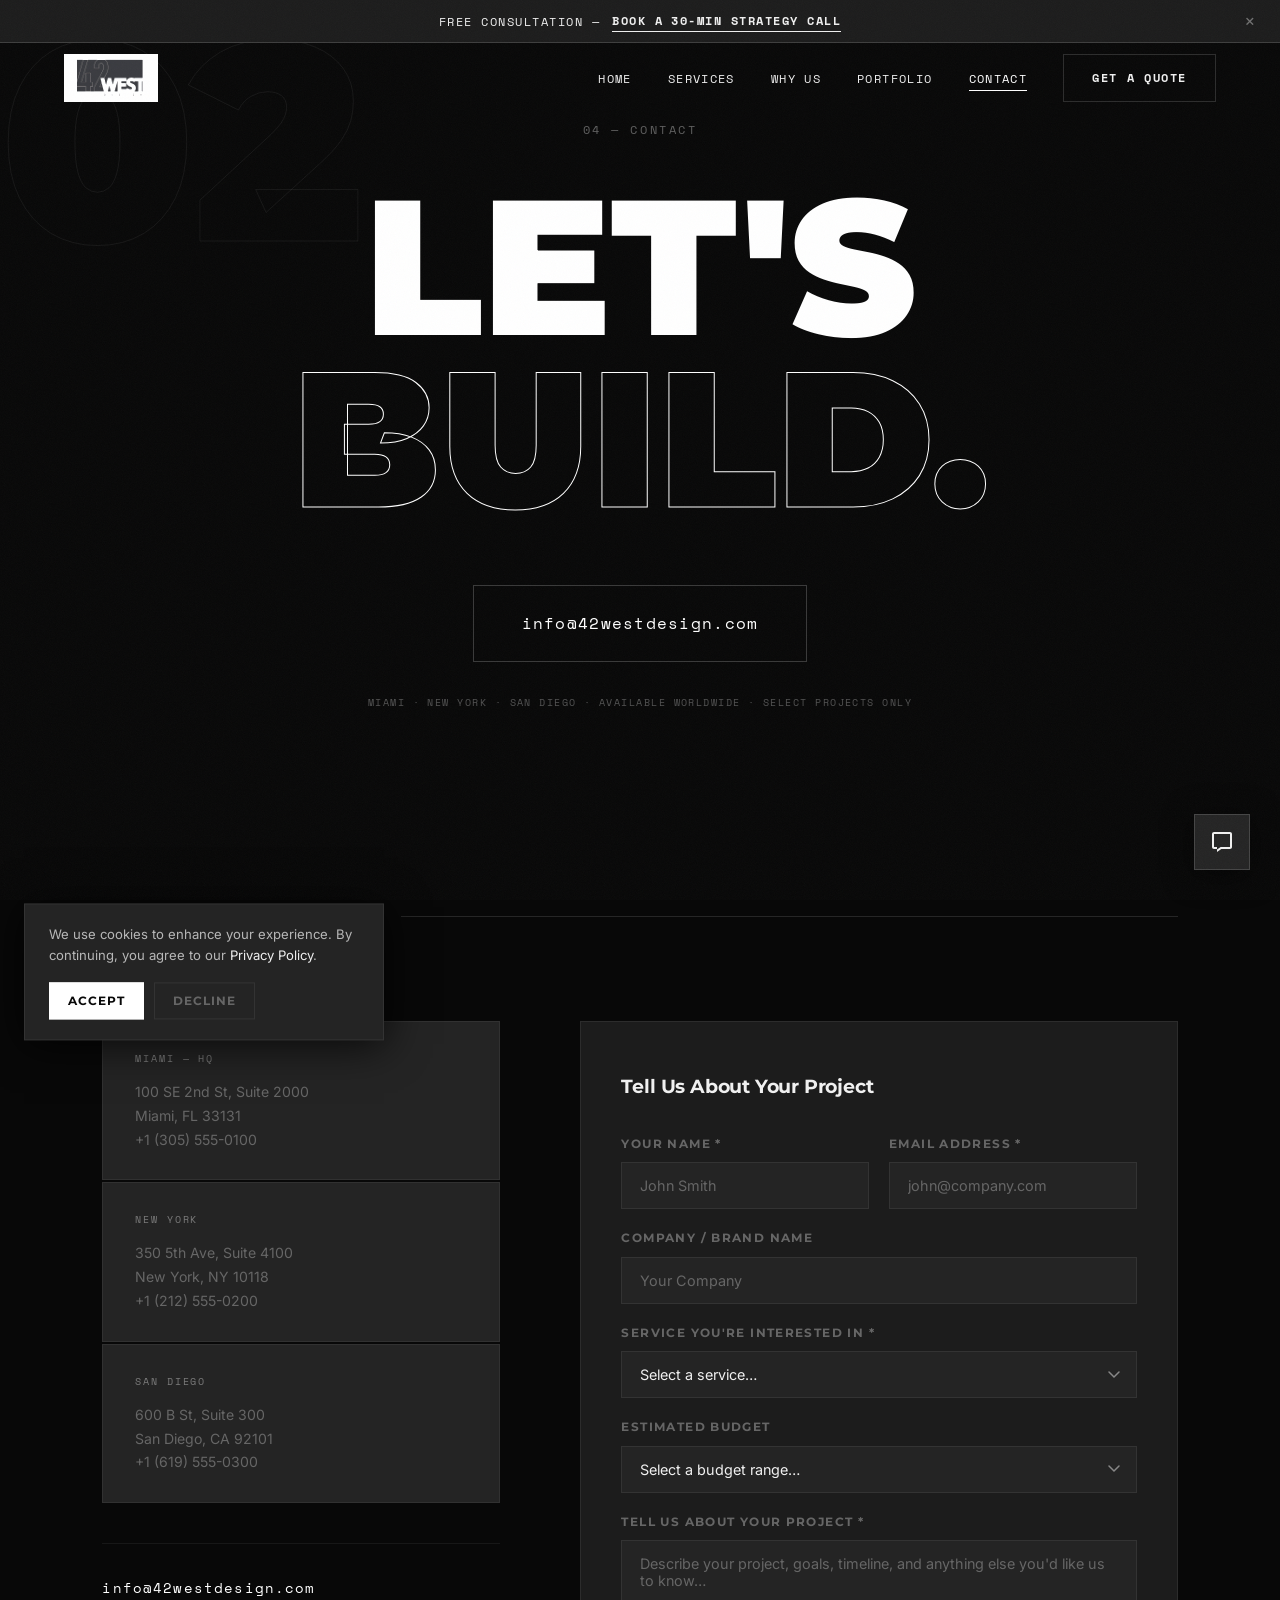
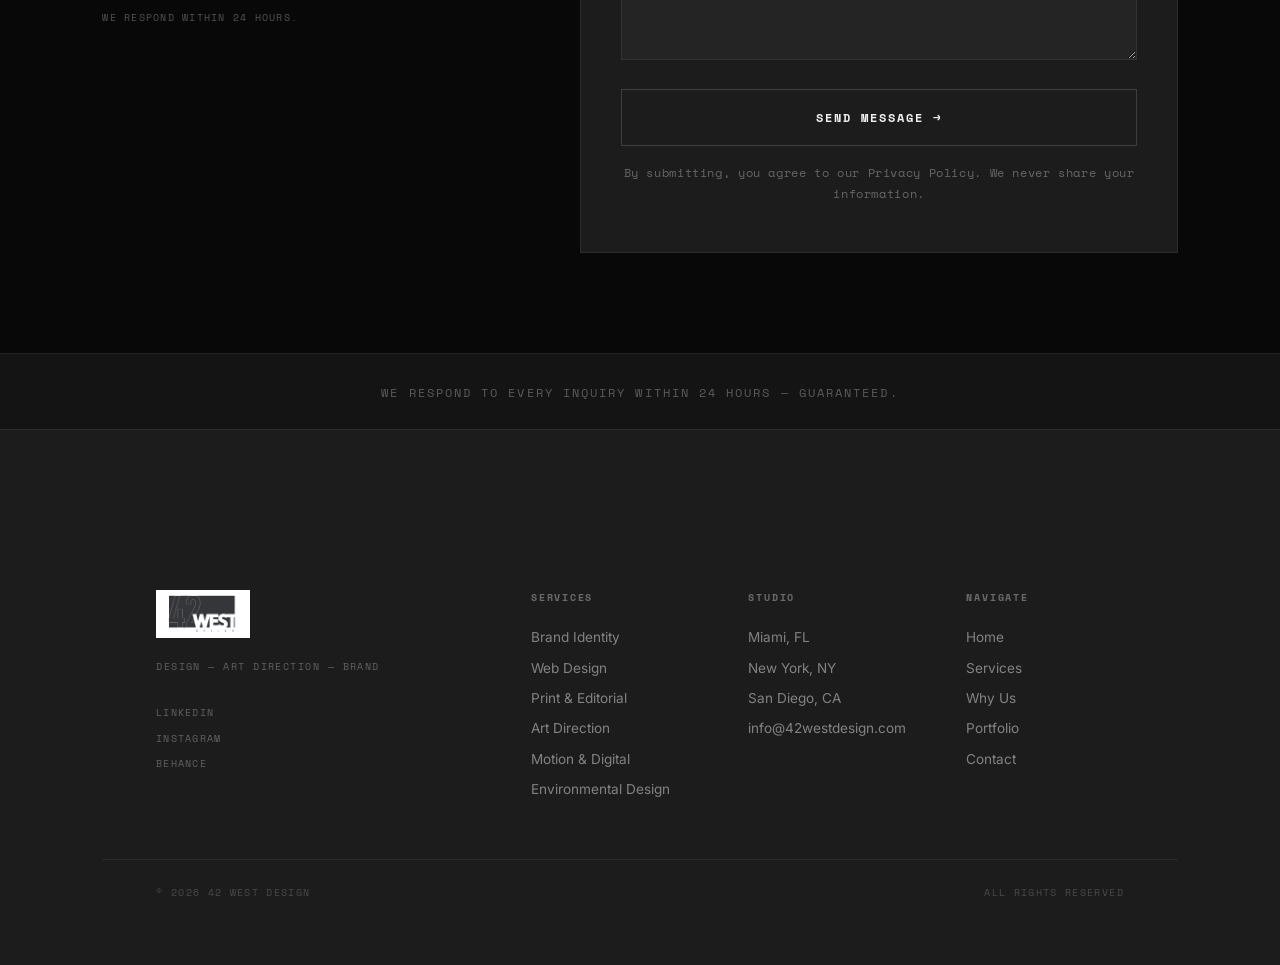
==== commit 19254c11: "Change all hello@ emails to info@" ====
--- a/contact.html
+++ b/contact.html
@@ -31,7 +31,7 @@
     "name": "42 West Design",
     "description": "Award-winning graphic design studio in Miami, New York, and San Diego.",
     "url": "https://www.42westdesign.com",
-    "email": "hello@42westdesign.com",
+    "email": "info@42westdesign.com",
     "telephone": "+1-305-555-0100",
     "location": [
       {
@@ -123,7 +123,7 @@
     <span class="outline">BUILD.</span>
   </div>
   <div class="contact-email-box">
-    <a href="mailto:hello@42westdesign.com">hello@42westdesign.com</a>
+    <a href="mailto:info@42westdesign.com">info@42westdesign.com</a>
   </div>
   <p class="contact-monument-locations">Miami · New York · San Diego · Available worldwide · Select projects only</p>
 </section>
@@ -167,7 +167,7 @@
       </div>
 
       <div class="contact-email-direct reveal">
-        <a href="mailto:hello@42westdesign.com" class="ced-link">hello@42westdesign.com</a>
+        <a href="mailto:info@42westdesign.com" class="ced-link">info@42westdesign.com</a>
         <p class="ced-note">We respond within 24 hours.</p>
       </div>
 
@@ -279,7 +279,7 @@
         <li>Miami, FL</li>
         <li>New York, NY</li>
         <li>San Diego, CA</li>
-        <li><a href="mailto:hello@42westdesign.com">hello@42westdesign.com</a></li>
+        <li><a href="mailto:info@42westdesign.com">info@42westdesign.com</a></li>
       </ul>
     </div>
     <div class="fgm-col">
--- a/css/style.css
+++ b/css/style.css
@@ -432,6 +432,23 @@
   text-align: center;
 }
 
+.hero-logo-bar {
+  position: relative;
+  z-index: 2;
+  width: 100vw;
+  background: #ffffff;
+  display: flex;
+  align-items: center;
+  justify-content: center;
+  padding: 32px 0;
+}
+
+.hero-logo-img {
+  height: clamp(80px, 14vw, 180px);
+  width: auto;
+  display: block;
+}
+
 .hero-42 {
   font-family: 'Montserrat', sans-serif;
   font-weight: 900;
@@ -4059,3 +4076,108 @@
 /* ============================================================
    END MERGED ADDITIONS
    ============================================================ */
+
+/* ============================================================
+   TRENDS. & STANDARD. — Shared Animation System
+   Cycle: scramble → ghost split → shake → solidify → repeat
+   ============================================================ */
+
+/* ── Base: both words ── */
+.word-trends,
+.word-standard {
+  position: relative;
+  display: block;
+  cursor: default;
+}
+
+/* ── Ghost layers (::before = top half, ::after = bottom half) ── */
+.word-trends::before,  .word-trends::after,
+.word-standard::before, .word-standard::after {
+  content: attr(data-text);
+  position: absolute;
+  top: 0; left: 0;
+  width: 100%;
+  font: inherit;
+  color: transparent;
+  pointer-events: none;
+  clip-path: inset(0 0 100% 0); /* hidden by default */
+}
+
+.word-trends::before,  .word-standard::before {
+  -webkit-text-stroke: 1px rgba(255,255,255,0.75);
+}
+.word-trends::after,   .word-standard::after {
+  -webkit-text-stroke: 1px rgba(255,255,255,0.5);
+}
+
+/* ── Ghost split — triggered by .glitching class ── */
+@keyframes ghost-top {
+  0%   { clip-path: inset(5%  0 55% 0); transform: translate(0,      0); }
+  20%  { clip-path: inset(5%  0 55% 0); transform: translate(-8px,  1px); }
+  40%  { clip-path: inset(20% 0 30% 0); transform: translate( 6px, -2px); }
+  60%  { clip-path: inset(45% 0 10% 0); transform: translate(-4px,  1px); }
+  80%  { clip-path: inset(15% 0 40% 0); transform: translate( 5px,  0);   }
+  100% { clip-path: inset(0 0 100% 0);  transform: translate(0,     0);   }
+}
+
+@keyframes ghost-bottom {
+  0%   { clip-path: inset(55% 0 5%  0); transform: translate(0,      0); }
+  20%  { clip-path: inset(55% 0 5%  0); transform: translate( 8px, -1px); }
+  40%  { clip-path: inset(30% 0 20% 0); transform: translate(-6px,  2px); }
+  60%  { clip-path: inset(10% 0 45% 0); transform: translate( 4px, -1px); }
+  80%  { clip-path: inset(40% 0 15% 0); transform: translate(-5px,  0);   }
+  100% { clip-path: inset(100% 0 0 0);  transform: translate(0,     0);   }
+}
+
+.word-trends.glitching::before,
+.word-standard.glitching::before {
+  animation: ghost-top    0.55s cubic-bezier(0.25,0.46,0.45,0.94) forwards;
+}
+.word-trends.glitching::after,
+.word-standard.glitching::after {
+  animation: ghost-bottom 0.55s cubic-bezier(0.25,0.46,0.45,0.94) forwards;
+}
+
+/* ── Shake — triggered by .shaking class ── */
+@keyframes word-shake {
+  0%   { transform: translate(0); }
+  15%  { transform: translate(-4px,  0);   }
+  30%  { transform: translate( 5px,  1px); }
+  45%  { transform: translate(-3px, -1px); }
+  60%  { transform: translate( 4px,  0);   }
+  75%  { transform: translate(-2px,  1px); }
+  100% { transform: translate(0); }
+}
+
+.word-trends.shaking,
+.word-standard.shaking {
+  animation: word-shake 0.4s ease forwards;
+}
+
+/* ── Solidify flash — triggered by .solidify class ── */
+@keyframes solidify-flash {
+  0%   { color: transparent;            -webkit-text-stroke: 1px rgba(255,255,255,0.25); }
+  20%  { color: rgba(255,255,255,1);    -webkit-text-stroke: 1px #fff; }
+  50%  { color: rgba(255,255,255,0.55); -webkit-text-stroke: 1px #fff; }
+  80%  { color: rgba(255,255,255,0.1);  -webkit-text-stroke: 1px rgba(255,255,255,0.6); }
+  100% { color: transparent;            -webkit-text-stroke: 1px #ffffff; }
+}
+
+.word-trends.solidify,
+.word-standard.solidify {
+  animation: solidify-flash 1.8s cubic-bezier(0.23,1,0.32,1) forwards;
+}
+
+/* ── Hover: snap ghost layers apart ── */
+.word-trends:hover::before,
+.word-standard:hover::before {
+  clip-path: inset(0 0 50% 0) !important;
+  transform: translateX(-8px) !important;
+  animation: none !important;
+}
+.word-trends:hover::after,
+.word-standard:hover::after {
+  clip-path: inset(50% 0 0 0) !important;
+  transform: translateX(8px) !important;
+  animation: none !important;
+}
